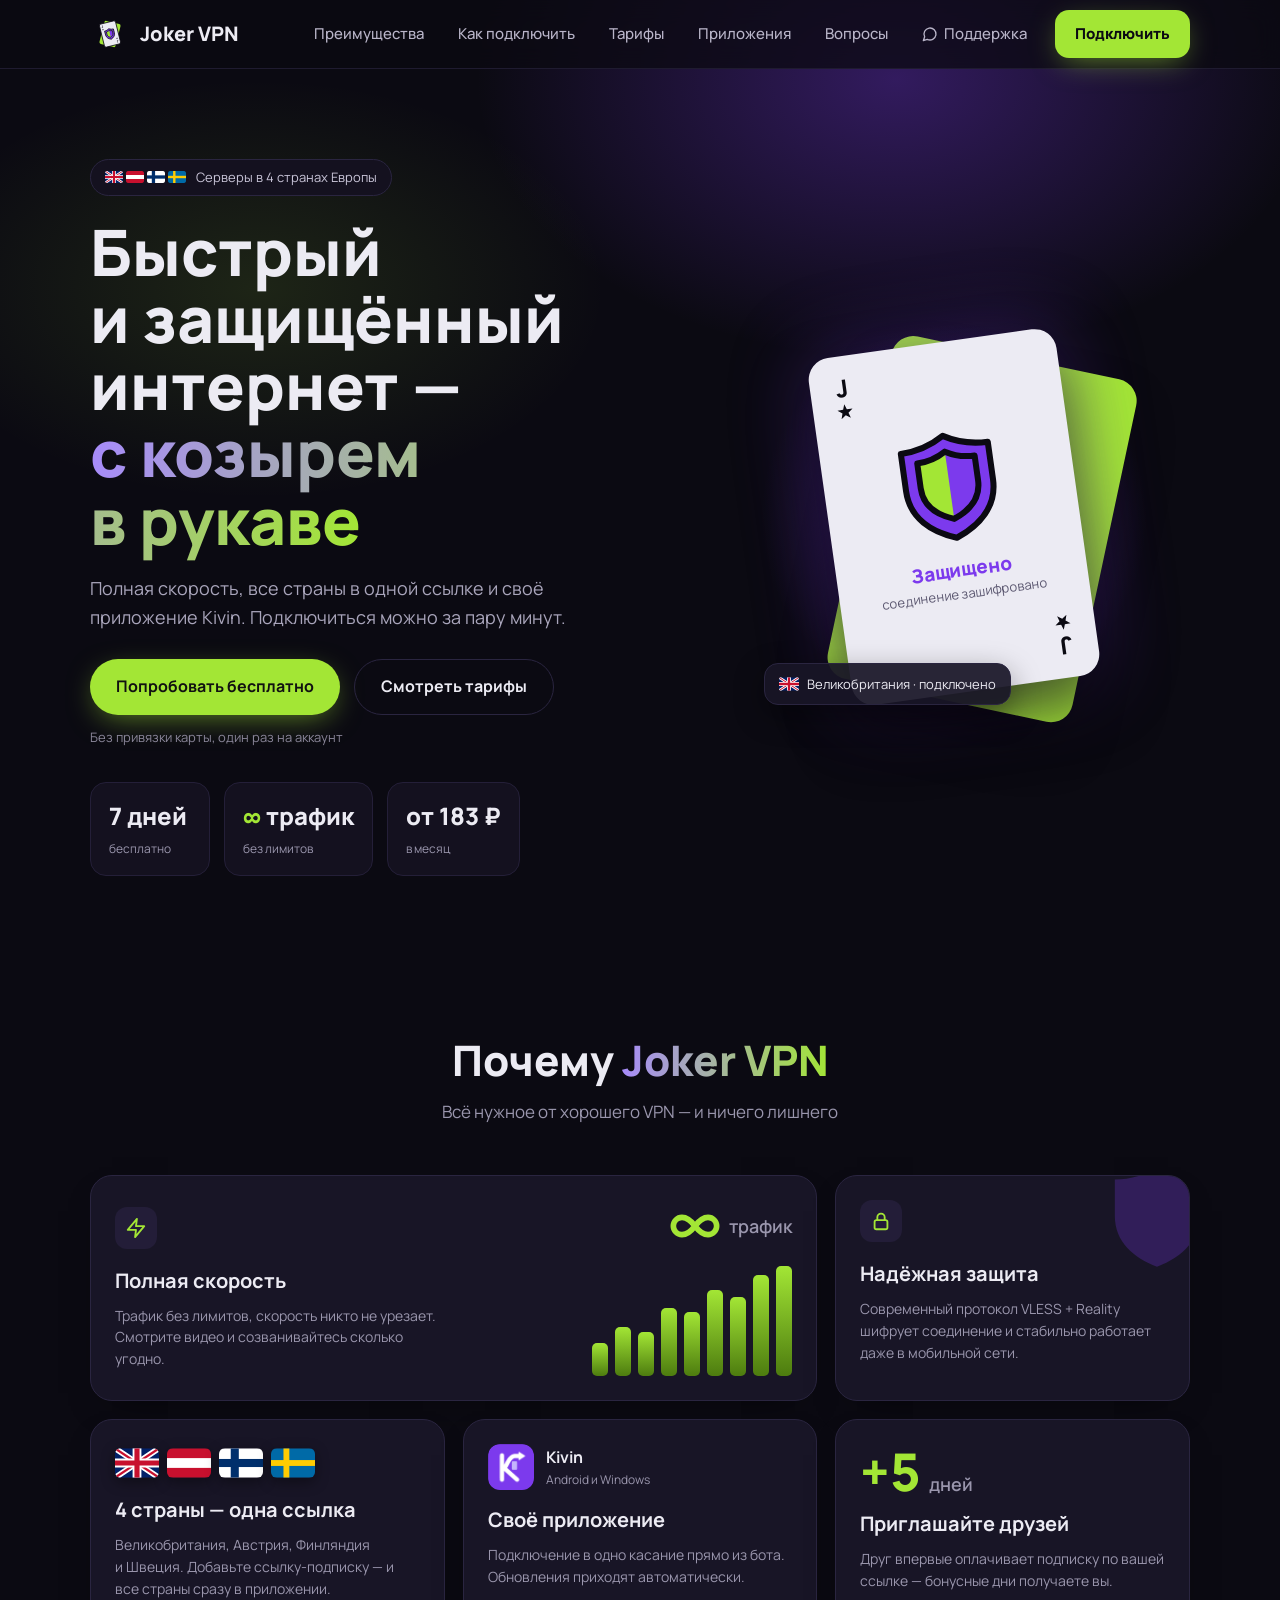
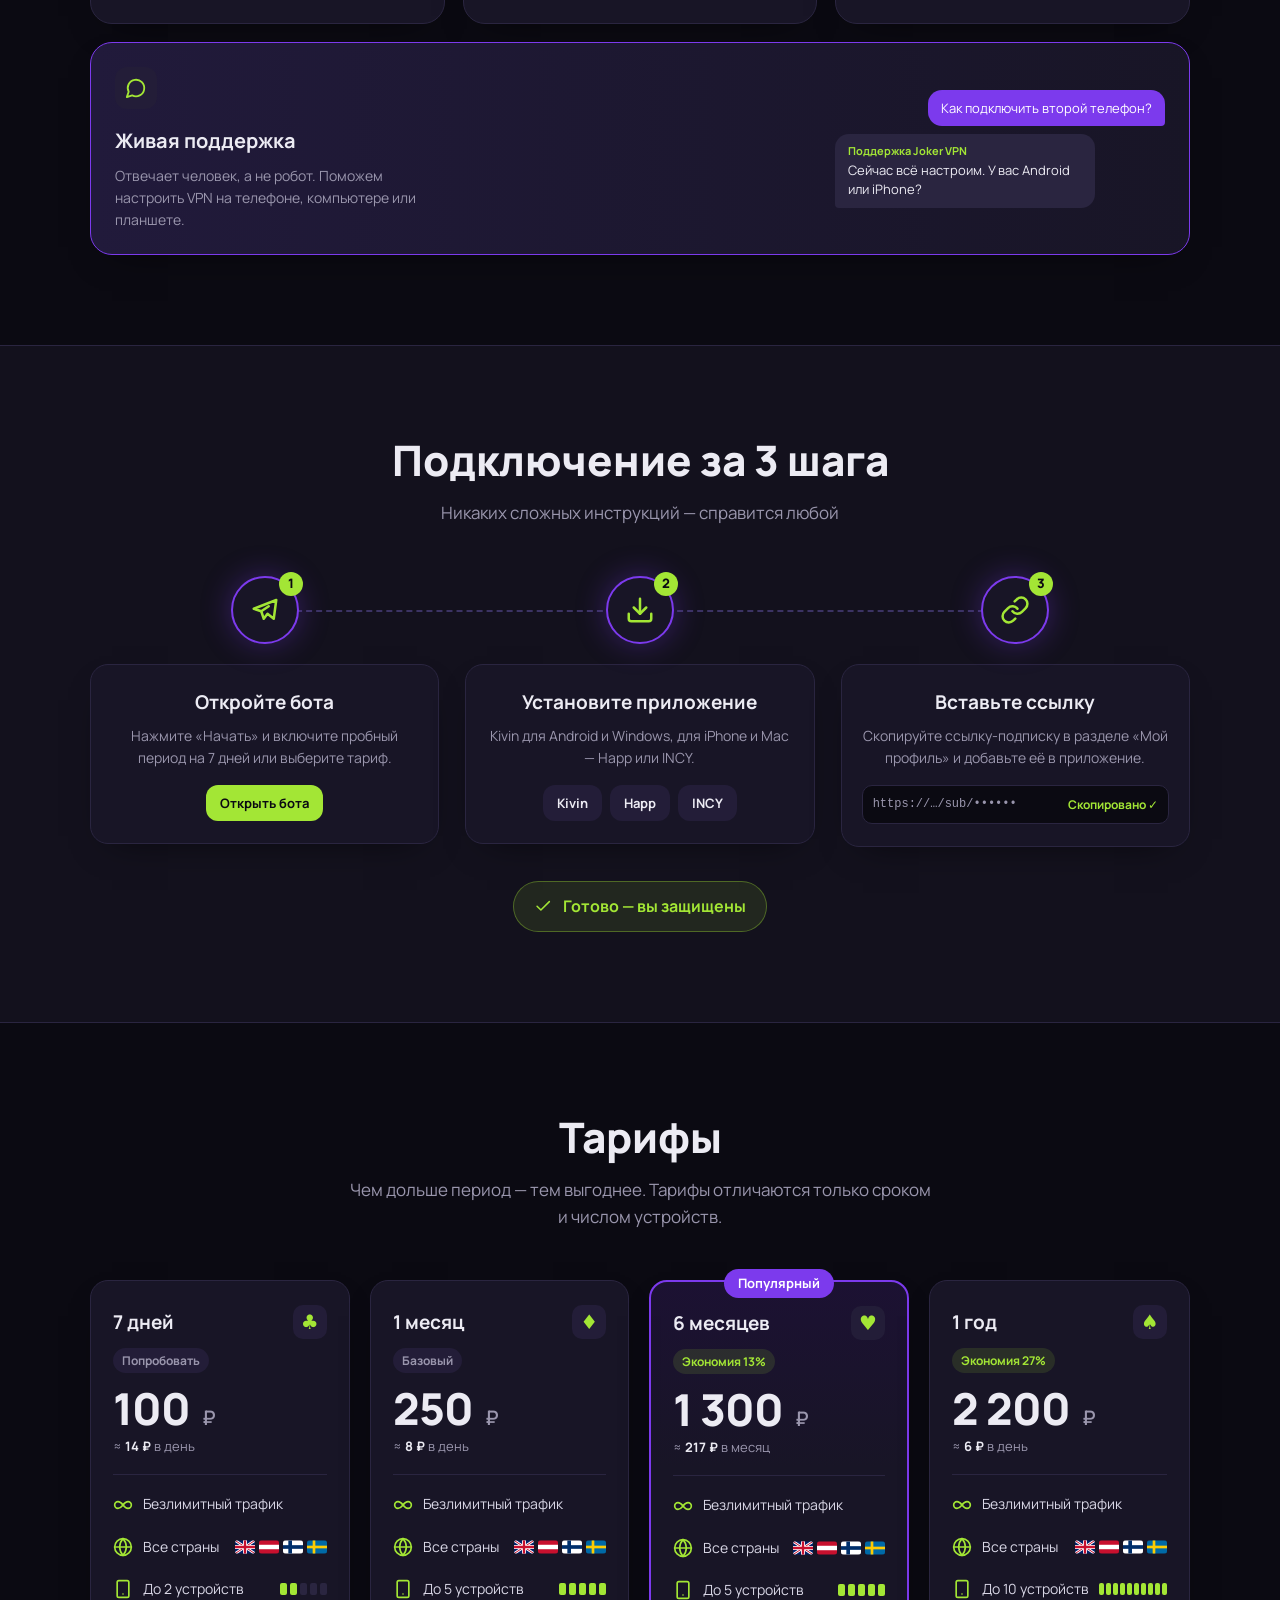
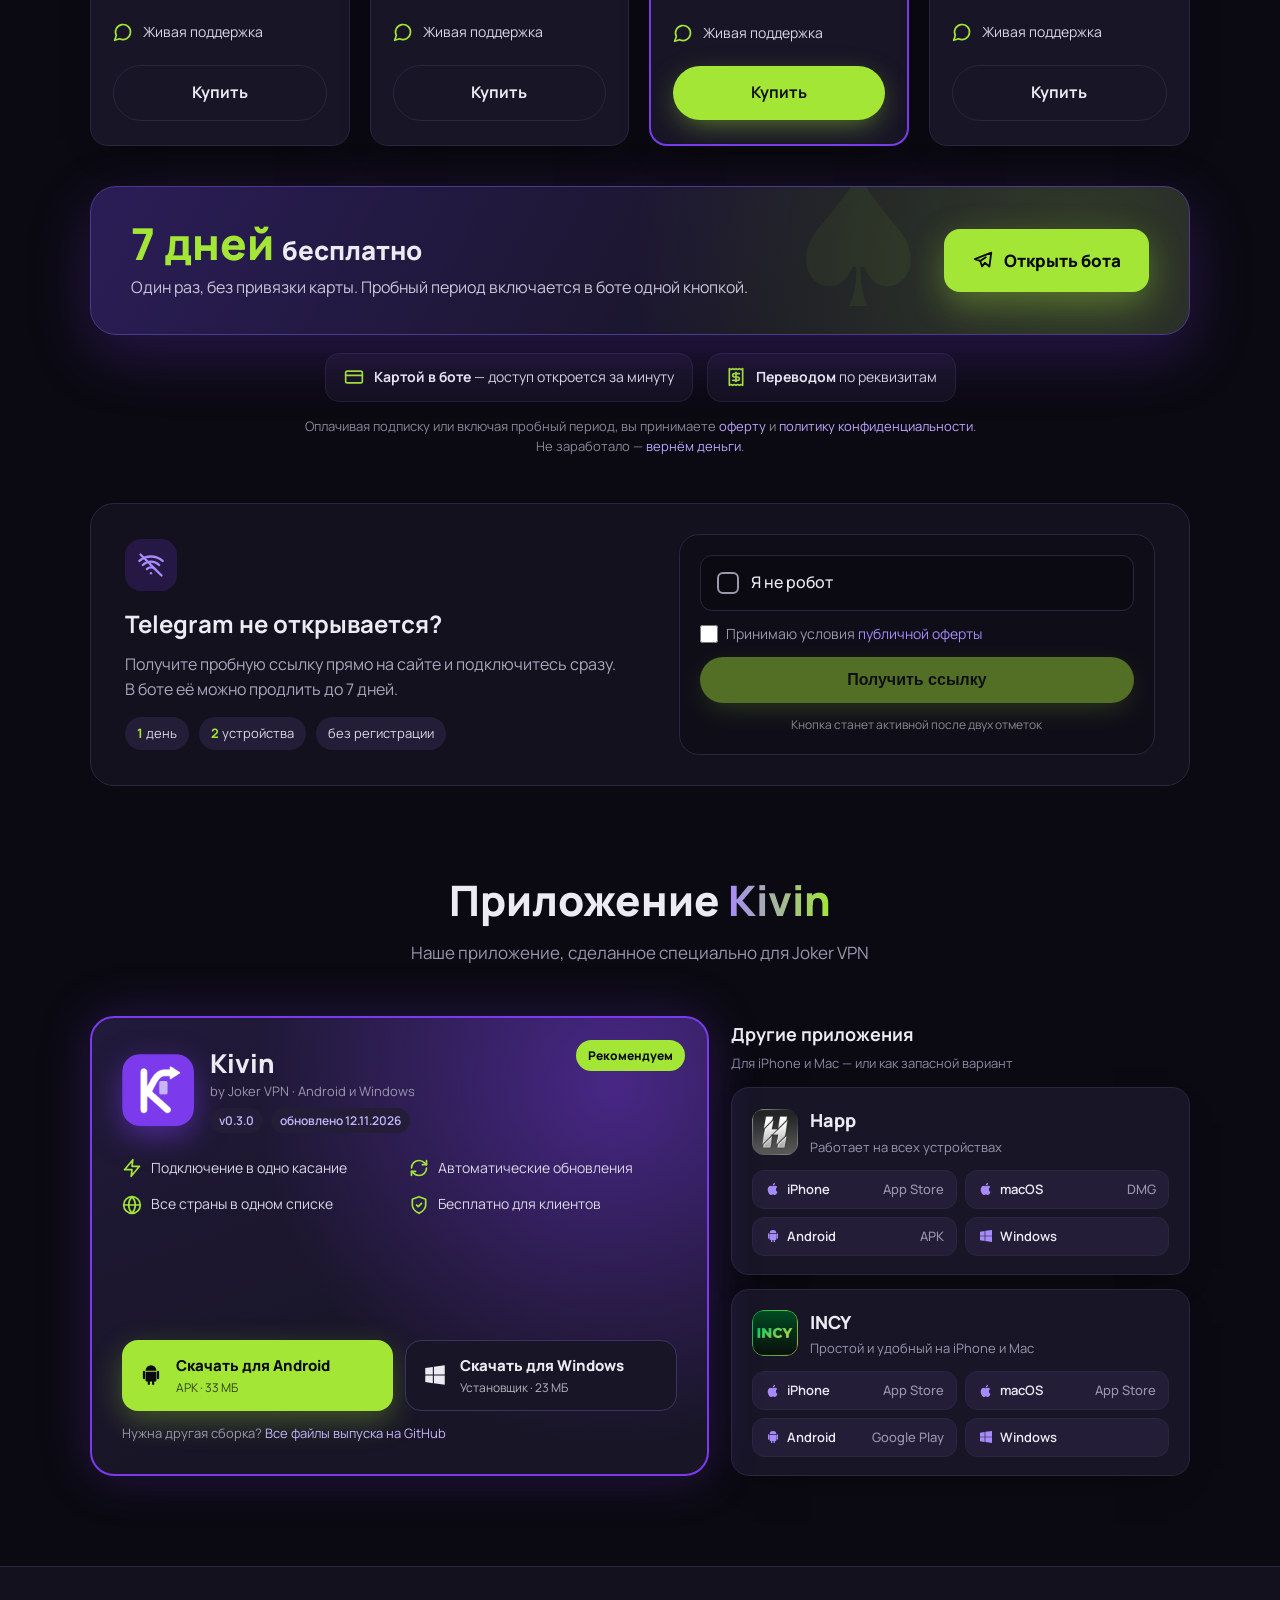
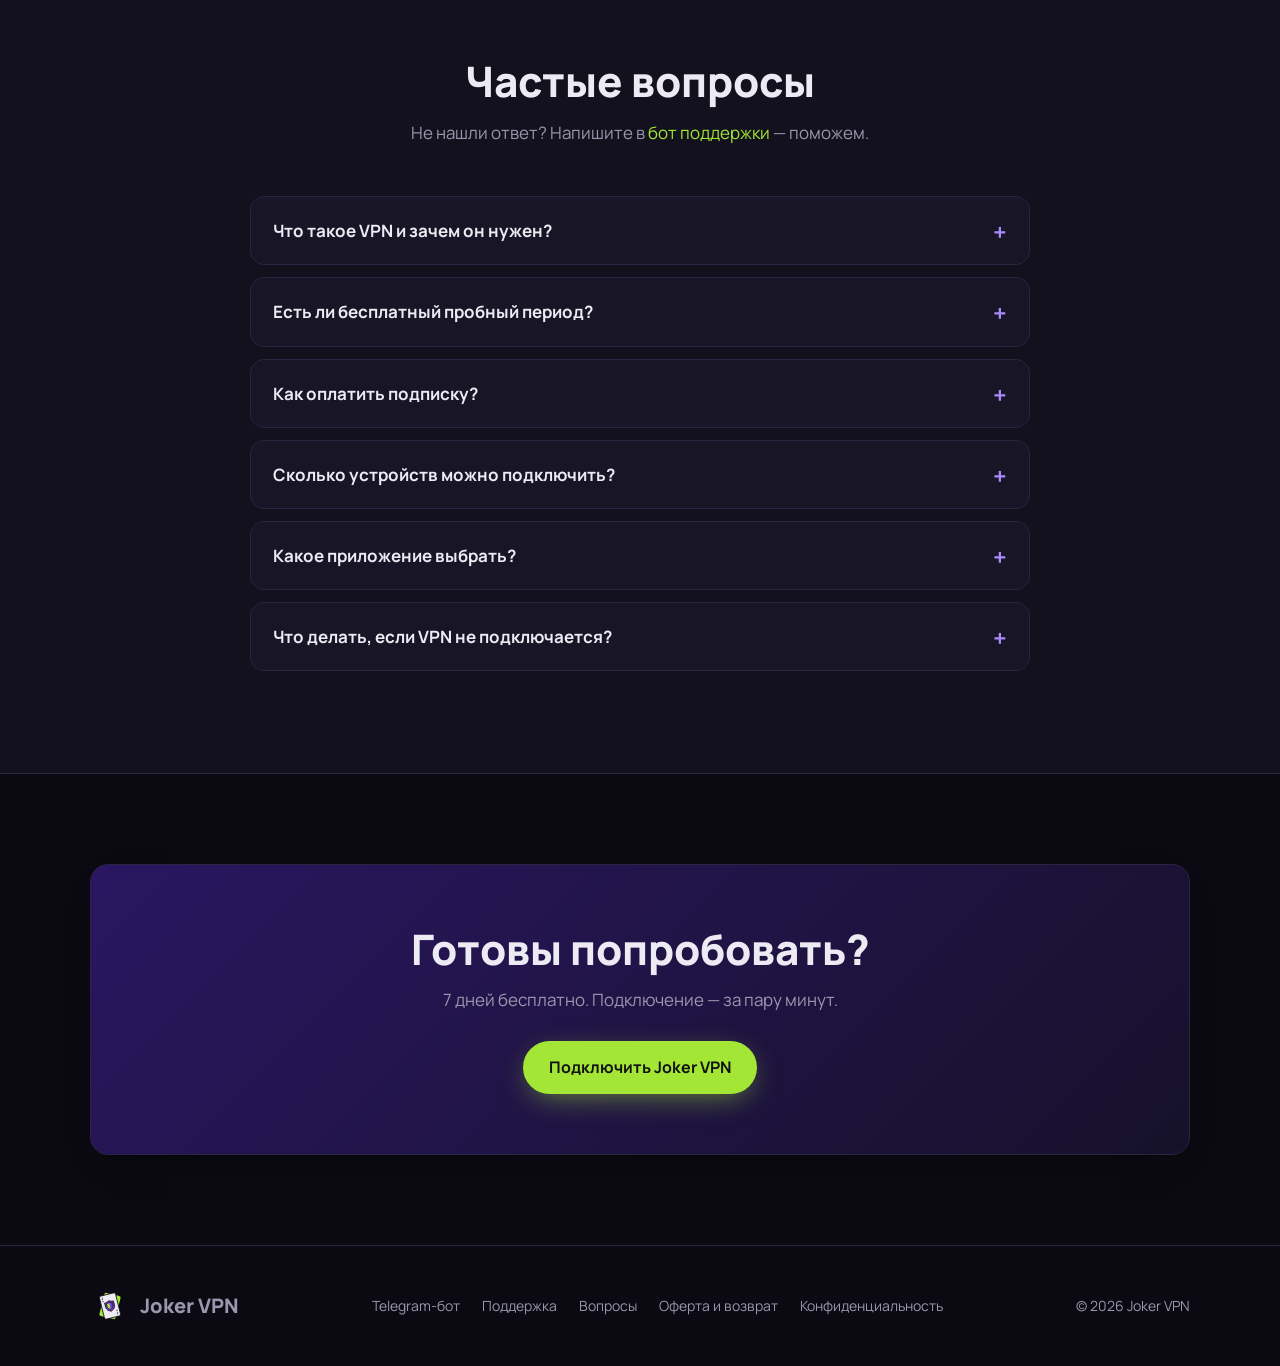
==== index.html @ e78a617e "Блок под тарифами по макету и щит в «Надёжной защите» без наложения на текст Баннер «7 дней бесплатн" ====
<!doctype html>
<html lang="ru">
<head>
<meta charset="utf-8">
<meta name="viewport" content="width=device-width, initial-scale=1">
<title>Joker VPN — быстрый и защищённый интернет</title>
<meta name="description" content="Joker VPN — быстрый VPN без урезания скорости: серверы в Великобритании, Австрии, Финляндии и Швеции, своё приложение Kivin, 7 дней бесплатно.">
<link rel="icon" type="image/svg+xml" href="favicon.svg">
<link rel="apple-touch-icon" href="apple-touch-icon.png">
<meta property="og:type" content="website">
<meta property="og:site_name" content="Joker VPN">
<meta property="og:title" content="Joker VPN — быстрый и защищённый интернет">
<meta property="og:description" content="Joker VPN — быстрый VPN без урезания скорости: серверы в Великобритании, Австрии, Финляндии и Швеции, своё приложение Kivin, 7 дней бесплатно.">
<meta property="og:url" content="https://joker-kvn.club/">
<meta property="og:image" content="https://joker-kvn.club/logo-512-transparent.png">
<meta property="og:image:width" content="512">
<meta property="og:image:height" content="512">
<meta property="og:locale" content="ru_RU">
<link rel="preconnect" href="https://fonts.googleapis.com">
<link href="https://fonts.googleapis.com/css2?family=Manrope:wght@400;500;700;800&display=swap" rel="stylesheet">
<style>
  :root{
    --bg:#0b0a12; --bg2:#13111d; --card:#181526; --line:#2a2540;
    --text:#ecebf3; --muted:#9a96ad;
    --violet:#7c3aed; --violet2:#a78bfa; --lime:#a3e635;
    --radius:18px; --radius-sm:14px;
    --shadow:0 14px 36px -22px rgba(0,0,0,.75);
  }
  *{box-sizing:border-box;margin:0;padding:0}
  html{scroll-behavior:smooth}
  body{font-family:Manrope,system-ui,-apple-system,Segoe UI,Roboto,sans-serif;background:var(--bg);color:var(--text);line-height:1.6;overflow-x:hidden}
  a{color:inherit;text-decoration:none}
  .wrap{max-width:1140px;margin:0 auto;padding:0 20px}
  .btn{display:inline-flex;align-items:center;justify-content:center;gap:8px;padding:14px 26px;border-radius:999px;font-weight:700;font-size:16px;cursor:pointer;border:0;transition:transform .15s,box-shadow .15s,background .15s}
  .btn:hover{transform:translateY(-2px)}
  .btn-main{background:var(--lime);color:#111;box-shadow:0 8px 30px -8px rgba(163,230,53,.6)}
  .btn-main:hover{box-shadow:0 12px 36px -8px rgba(163,230,53,.75)}
  .btn-ghost{background:transparent;color:var(--text);border:1px solid var(--line)}
  .btn-ghost:hover{border-color:var(--violet2);background:rgba(167,139,250,.08)}
  .accent{background:linear-gradient(90deg,var(--violet2),var(--lime));-webkit-background-clip:text;background-clip:text;color:transparent}
  section{padding:90px 0}
  h2{font-size:clamp(28px,4vw,42px);line-height:1.15;font-weight:800;text-align:center;margin-bottom:14px}
  .sub{color:var(--muted);text-align:center;max-width:620px;margin:0 auto 50px;font-size:17px}

  /* header */
  header{position:sticky;top:0;z-index:50;background:rgba(11,10,18,.75);-webkit-backdrop-filter:blur(12px);backdrop-filter:blur(12px);border-bottom:1px solid #1f1b30}
  .nav{display:flex;align-items:center;justify-content:space-between;height:68px}
  .logo{display:flex;align-items:center;gap:10px;font-weight:800;font-size:20px}
  .logo-mark{width:36px;height:36px;border-radius:10px;background:var(--violet);display:grid;place-items:center;color:var(--lime);font-size:20px}
  .menu{display:flex;gap:6px;align-items:center}
  .menu a{color:#b9b5c9;font-weight:500;font-size:15px;padding:9px 14px;border-radius:10px;transition:color .15s,background .15s}
  .menu a:hover{color:var(--text)}
  .menu a.on{color:var(--text);background:#1a1630}
  .menu a.on::after{content:"";display:block;height:2px;background:var(--lime);border-radius:2px;margin-top:4px}
  .menu-help{display:flex;align-items:center;gap:6px}
  .menu-help .i{width:16px;height:16px}
  .menu .btn{padding:12px 20px;font-size:15px;color:#0b0a12;font-weight:800;border-radius:14px;margin-left:8px}
  .burger{display:none;background:none;border:0;color:var(--text);font-size:28px;cursor:pointer}

  /* hero */
  .hero{padding:90px 0 70px;position:relative;overflow-x:clip}
  .hero::before{content:"";position:absolute;inset:-200px 0 auto;height:700px;background:radial-gradient(600px 400px at 70% 30%,rgba(124,58,237,.35),transparent 70%),radial-gradient(500px 300px at 20% 60%,rgba(163,230,53,.12),transparent 70%);z-index:-1}
  .hero-grid{display:grid;grid-template-columns:1.1fr .9fr;gap:50px;align-items:center}
  .badge{display:inline-flex;align-items:center;gap:8px;padding:6px 14px;border:1px solid var(--line);border-radius:999px;color:var(--muted);font-size:14px;margin-bottom:22px}
  .dot{width:8px;height:8px;border-radius:50%;background:var(--lime);box-shadow:0 0 10px var(--lime)}
  .hero h1{font-size:clamp(36px,6vw,64px);line-height:1.05;font-weight:800;margin-bottom:20px}
  .hero p{color:var(--muted);font-size:19px;max-width:520px;margin-bottom:32px}
  .hero-btns{display:flex;gap:14px;flex-wrap:wrap}
  .stats{display:flex;gap:36px;margin-top:44px;flex-wrap:wrap}
  .stats b{display:block;font-size:28px;font-weight:800}
  .stats span{color:var(--muted);font-size:14px}

  /* card visual */
  .visual{position:relative;height:420px}

  .playcard{position:absolute;left:50%;top:50%;width:230px;height:330px;border-radius:22px;display:flex;flex-direction:column;justify-content:space-between;padding:20px}
  .playcard.back{background:var(--lime);transform:translate(-50%,-50%) rotate(12deg);box-shadow:0 30px 60px -20px rgba(0,0,0,.55)}
  .playcard.front{background:#ecebf3;transform:translate(-50%,-50%) rotate(-8deg);box-shadow:0 30px 60px rgba(0,0,0,.55),0 0 80px rgba(124,58,237,.35);animation:float 6s ease-in-out infinite}
  .playcard .corner{font-weight:800;font-size:24px;color:#0b0a12;line-height:1;text-align:center;width:24px}
  .playcard .corner .star{display:block;width:16px;height:16px;margin:4px auto 0;fill:#0b0a12}
  .playcard .corner.bottom{align-self:flex-end;transform:rotate(180deg)}
  .playcard .center{text-align:center;flex:1;display:flex;flex-direction:column;align-items:center;justify-content:center;padding:4px 0 6px}
  .shield{width:100px;height:115px;margin:0 auto 14px}
  .playcard .status{font-size:13px;color:#5b5770;line-height:1.35}
  .playcard .status b{color:#7c3aed;display:block;font-size:19px;font-weight:800;margin-bottom:2px}
  @keyframes float{50%{transform:translate(-50%,calc(-50% - 12px)) rotate(-8deg)}}

  /* features */
  .grid3{display:grid;grid-template-columns:repeat(3,1fr);gap:20px}
  .feat{background:var(--card);border:1px solid var(--line);border-radius:var(--radius);padding:28px;box-shadow:var(--shadow);transition:border-color .2s,transform .2s}
  .feat:hover{border-color:var(--violet);transform:translateY(-4px)}
  .ico{width:48px;height:48px;border-radius:var(--radius-sm);background:rgba(124,58,237,.18);display:grid;place-items:center;color:var(--lime);margin-bottom:18px}
  .ico .i{width:24px;height:24px}
  .feat h3{font-size:19px;margin-bottom:8px}
  .feat p{color:var(--muted);font-size:15px}

  /* steps */
  .steps-bg{background:var(--bg2);border-top:1px solid var(--line);border-bottom:1px solid var(--line)}
  .step{position:relative;padding:28px;border-radius:var(--radius);background:var(--card);border:1px solid var(--line);box-shadow:var(--shadow)}
  .step .num{font-size:44px;font-weight:800;line-height:1;margin-bottom:14px}
  .step h3{font-size:19px;margin-bottom:6px}
  .step p{color:var(--muted);font-size:15px}

  /* pricing */
  .plans{display:grid;grid-template-columns:repeat(4,1fr);gap:20px;align-items:stretch}
  .plan{background:var(--card);border:1px solid var(--line);border-radius:var(--radius);box-shadow:var(--shadow);transition:border-color .2s;padding:32px 28px;display:flex;flex-direction:column;position:relative}
  .plan.hot{border:2px solid var(--violet);background:linear-gradient(180deg,rgba(124,58,237,.15),var(--card) 40%)}
  .plan .tag{position:absolute;top:-13px;left:50%;transform:translateX(-50%);background:var(--violet);color:#fff;font-size:13px;font-weight:700;padding:4px 14px;border-radius:999px;white-space:nowrap}
  .plan{padding:24px 22px}
  .plan h3{font-size:19px}
  .tp-head{display:flex;justify-content:space-between;align-items:center;gap:10px}
  .tp-suit{width:34px;height:34px;border-radius:10px;background:#231d38;display:grid;place-items:center;font-size:20px;color:var(--lime);flex:none}
  .tp-tag{height:22px;margin-top:8px}
  .tp-tag span{display:inline-block;font-size:12px;font-weight:700;padding:3px 9px;border-radius:999px}
  .tp-tag .save{background:rgba(163,230,53,.12);color:var(--lime)}
  .tp-tag .neutral{background:#231d38;color:var(--muted)}
  .price{font-size:44px;font-weight:800;margin-top:14px;letter-spacing:-1px;line-height:1.15;white-space:nowrap}
  .price small{font-size:20px;color:var(--muted);font-weight:600;margin-left:4px}
  .per{color:var(--muted);font-size:13px;margin-top:2px;min-height:20px}
  .per b{color:var(--text)}
  .tp-sep{height:1px;background:var(--line);margin:18px 0 8px}
  .tp-row{display:flex;align-items:center;gap:10px;font-size:14px;margin:10px 0;color:#d9d7e6;white-space:nowrap}
  .tp-row > .i{width:20px;height:20px;color:var(--lime);vertical-align:0}
  .tp-last{margin-bottom:22px}
  .tp-flags{display:flex;gap:4px;margin-left:auto}
  .tp-flags img{width:20px;height:14px;border-radius:3px;display:block}
  .tp-dev{display:flex;gap:3px;margin-left:auto}
  .tp-dev i{width:7px;height:12px;border-radius:2px;background:var(--lime);display:block}
  .tp-dev i.o{background:var(--line)}
  .tp-dev.many{gap:2px}
  .tp-dev.many i{width:5px}
  .plan .btn{width:100%;margin-top:auto}
  /* три шага */
  .steps{display:grid;grid-template-columns:repeat(3,minmax(0,1fr));gap:26px;position:relative}
  .steps-line{position:absolute;top:34px;left:16%;right:16%;border-top:2px dashed #3b3363}
  .st{position:relative;text-align:center;z-index:1;min-width:0}
  .st-circle{width:68px;height:68px;margin:0 auto;border-radius:50%;background:var(--card);border:2px solid var(--violet);display:grid;place-items:center;box-shadow:0 0 30px rgba(124,58,237,.35);position:relative}
  .st-circle .i{width:30px;height:30px;color:var(--lime);vertical-align:0}
  .st-num{position:absolute;top:-6px;right:-6px;background:var(--lime);color:#0b0a12;font-weight:800;font-size:13px;width:24px;height:24px;border-radius:50%;display:grid;place-items:center}
  .st-card{margin-top:20px;min-width:0;background:var(--card);border:1px solid var(--line);border-radius:var(--radius);box-shadow:var(--shadow);padding:22px 20px;min-height:180px}
  .st-card h3{font-size:19px;margin-bottom:8px}
  .st-card p{color:var(--muted);font-size:14px;line-height:1.55}
  .st-chips{display:flex;gap:8px;justify-content:center;margin-top:16px;flex-wrap:wrap}
  .st-chip{padding:8px 14px;border-radius:12px;background:#231d38;font-size:13px;font-weight:700;transition:background .15s}
  .st-chip:hover{background:#2e2650}
  .st-chip.main{background:var(--lime);color:#0b0a12}
  .st-chip.main:hover{background:#b5f04f}
  .st-link{margin-top:16px;font-family:Consolas,Menlo,monospace;font-size:12px;background:var(--bg);border:1px solid var(--line);border-radius:10px;padding:9px 10px;color:var(--muted);display:flex;justify-content:space-between;gap:8px;white-space:nowrap;overflow:hidden}
  .st-link span{overflow:hidden;text-overflow:ellipsis}
  .st-link b{color:var(--lime);font-family:Manrope,system-ui,sans-serif;font-size:12px}
  .st-done{margin:34px auto 0;width:fit-content;display:flex;align-items:center;gap:10px;padding:12px 20px;border-radius:999px;background:rgba(163,230,53,.1);border:1px solid rgba(163,230,53,.35);color:var(--lime);font-weight:700}
  .st-done .i{vertical-align:0}
  .trial{text-align:center;margin:30px auto 0;max-width:680px;color:var(--muted);overflow-wrap:anywhere}
  .trial a{color:var(--lime);font-weight:700}
  .trial .btn-main{color:#111}

  /* devices */
  .devices{display:flex;flex-wrap:wrap;justify-content:center;gap:14px}
  .device{display:flex;align-items:center;gap:10px;padding:14px 22px;background:var(--card);border:1px solid var(--line);border-radius:var(--radius-sm);font-weight:700}
  .device .i{width:22px;height:22px;color:var(--violet2)}

  /* faq */
  .faq{max-width:780px;margin:0 auto}
  details{background:var(--card);border:1px solid var(--line);border-radius:var(--radius-sm);margin-bottom:12px;padding:0 22px}
  summary{cursor:pointer;list-style:none;padding:20px 30px 20px 0;font-weight:700;font-size:17px;position:relative}
  summary::-webkit-details-marker{display:none}
  summary::after{content:"+";position:absolute;right:0;top:16px;font-size:24px;color:var(--violet2);transition:transform .2s}
  details[open] summary::after{transform:rotate(45deg)}
  details p{color:var(--muted);padding-bottom:20px}

  /* cta */
  .cta{text-align:center;background:linear-gradient(135deg,#2a1661,#16112a);border:1px solid var(--line);border-radius:var(--radius);box-shadow:var(--shadow);padding:60px 24px}
  .cta h2{margin-bottom:12px}
  .cta p{color:var(--muted);margin-bottom:28px;font-size:17px}

  /* footer */
  footer{border-top:1px solid var(--line);padding:40px 0;color:var(--muted);font-size:14px}
  .foot{display:flex;justify-content:space-between;align-items:center;gap:20px;flex-wrap:wrap}
  .foot-links{display:flex;gap:22px;flex-wrap:wrap}
  .foot-links a:hover{color:var(--text)}

  /* пробная ссылка на сайте */
  /* баннер «7 дней» и оплата */
  .cta7{position:relative;overflow:hidden;display:flex;align-items:center;justify-content:space-between;gap:30px;margin-top:40px;padding:34px 40px;border-radius:26px;background:radial-gradient(circle at 90% 50%,rgba(163,230,53,.18),transparent 45%),linear-gradient(120deg,#2a1d57,var(--card) 65%);border:1px solid #4c3a8a;box-shadow:0 20px 60px rgba(124,58,237,.25)}
  .cta7-suit{position:absolute;right:250px;top:-40px;font-size:180px;line-height:1;color:rgba(163,230,53,.06);font-weight:800;pointer-events:none}
  .cta7-text{position:relative}
  .cta7-k{font-size:44px;font-weight:800;color:var(--lime);line-height:1}
  .cta7-k small{color:var(--text);font-size:26px;margin-left:8px}
  .cta7 p{margin:10px 0 0;color:#c9c5d8;font-size:16px}
  .cta7-go{position:relative;display:flex;align-items:center;gap:10px;background:var(--lime);color:#0b0a12;font-weight:800;font-size:17px;padding:18px 28px;border-radius:16px;box-shadow:0 12px 34px rgba(163,230,53,.35);white-space:nowrap;transition:transform .15s,box-shadow .15s}
  .cta7-go:hover{transform:translateY(-2px);box-shadow:0 14px 40px rgba(163,230,53,.45)}
  .cta7-go .i{width:22px;height:22px;vertical-align:0}
  .paychips{display:flex;justify-content:center;flex-wrap:wrap;gap:14px;margin-top:18px}
  .paychip{display:flex;align-items:center;gap:10px;padding:12px 18px;border-radius:14px;background:#14111f;border:1px solid #241f38;font-size:14px;color:#d9d7e6}
  .paychip .i{width:20px;height:20px;color:var(--lime);vertical-align:0}
  .paychip b{color:var(--text)}
  body.yookassa .paychip.pay-yk{display:flex}
  .wt-check{text-align:left}
  .legal{text-align:center;color:#8a8699;font-size:13px;margin:14px auto 0;max-width:720px}
  .legal a{color:#b9a6ff}
  /* пробная ссылка на сайте */
  .webtrial{margin-top:46px;display:grid;grid-template-columns:1.1fr 1fr;gap:30px;align-items:center;padding:30px 34px;border-radius:24px;background:#14111f;border:1px solid var(--line)}
  .wt-ic{width:52px;height:52px;border-radius:16px;background:rgba(124,58,237,.18);display:grid;place-items:center;margin-bottom:14px;color:var(--violet2)}
  .wt-ic .i{width:28px;height:28px;vertical-align:0}
  .wt-info h3{font-size:24px;margin-bottom:8px}
  .wt-info p{color:#a9a5bb;line-height:1.55}
  .wt-facts{display:flex;flex-wrap:wrap;gap:10px;margin-top:16px}
  .wt-facts span{padding:6px 12px;border-radius:999px;background:#231d38;font-size:13px;color:#d9d7e6}
  .wt-facts b{color:var(--lime)}
  .wt-panel{background:#0f0d18;border:1px solid var(--line);border-radius:20px;padding:20px;text-align:center}
  [hidden]{display:none!important}
  .webtrial form{display:flex;flex-direction:column;gap:12px}
  .wt-hint{text-align:center;font-size:12px;color:#8a8699}
  @media (max-width:900px){
    .cta7{flex-direction:column;align-items:flex-start;padding:28px 24px}
    .cta7-suit{right:-20px}
    .webtrial{grid-template-columns:1fr;padding:24px 20px}
  }
  @media (max-width:480px){
    .cta7-k{font-size:36px}
    .cta7-k small{font-size:21px}
    .cta7-go{width:100%;justify-content:center}
    .paychip{width:100%}
  }
  .wt-robot{display:flex;align-items:center;gap:12px;width:100%;padding:14px 16px;border:1px solid var(--line);border-radius:12px;background:var(--bg);color:var(--text);font:inherit;font-weight:500;cursor:pointer;text-align:left}
  .wt-robot:hover{border-color:var(--violet2)}
  .wt-robot[disabled]{cursor:default}
  .wt-box{width:22px;height:22px;flex:none;border:2px solid var(--muted);border-radius:6px;display:grid;place-items:center}
  .wt-robot.busy .wt-box{border-color:var(--violet2);border-top-color:transparent;border-radius:50%;animation:wtspin .8s linear infinite}
  .wt-robot.done .wt-box{background:var(--lime);border-color:var(--lime)}
  .wt-robot.done .wt-box::after{content:"✓";color:#111;font-weight:800;font-size:14px}
  @keyframes wtspin{to{transform:rotate(360deg)}}
  .wt-check{display:flex;gap:8px;align-items:center;font-size:14px;color:var(--muted);cursor:pointer}
  .wt-check input{width:18px;height:18px;accent-color:var(--lime)}
  .wt-check a{color:var(--violet2)}
  .webtrial .btn[disabled]{opacity:.45;cursor:not-allowed;transform:none}
  .wt-error{color:#fca5a5;font-size:14px}
  .wt-label{font-weight:700;margin-bottom:8px}
  .wt-link{display:flex;gap:8px;margin-bottom:16px}
  .wt-link input{flex:1;min-width:0;background:var(--bg);border:1px solid var(--line);border-radius:12px;color:var(--text);padding:10px 12px;font:inherit;font-size:13px}
  .wt-link .btn{padding:10px 16px;font-size:14px}
  .wt-qr{background:#fff;border-radius:14px;padding:10px;width:200px;height:200px;margin:0 auto 16px;display:grid;place-items:center}
  .wt-qr svg{width:100%;height:100%}
  .wt-apps{display:flex;flex-wrap:wrap;gap:8px;justify-content:center;margin-bottom:10px}
  .wt-apps .btn{padding:9px 16px;font-size:14px}
  .wt-small{color:var(--muted);font-size:13px;margin:6px 0}
  .wt-bot{margin-top:12px;width:100%;max-width:340px}

  /* иконки и флаги */
  .i{width:1.15em;height:1.15em;flex:none;fill:none;stroke:currentColor;stroke-width:2;stroke-linecap:round;stroke-linejoin:round;vertical-align:-.2em}
  .badge .i{color:var(--lime)}
  .btn .i{width:18px;height:18px}
  .trial .i{color:var(--lime)}
  .burger .i{width:28px;height:28px;vertical-align:middle}
  .flag{white-space:nowrap}
  .flag img{width:18px;height:12px;border-radius:2px;vertical-align:-1px;margin-right:5px}
  .plan:hover{border-color:var(--violet2)}
  .plan.hot:hover{border-color:var(--violet)}

  /* блок приложений */
  .ib{width:1em;height:1em;flex:none;fill:currentColor}
  .ka-grid{display:grid;grid-template-columns:1.35fr 1fr;gap:22px;align-items:stretch}
  .ka-main{display:flex;flex-direction:column;position:relative;overflow:hidden;border-radius:24px;padding:30px;border:2px solid var(--violet);background:radial-gradient(circle at 85% 15%,rgba(124,58,237,.45),transparent 55%),linear-gradient(160deg,#211a3b,var(--card) 70%);box-shadow:0 0 50px rgba(124,58,237,.25)}
  .ka-rec{position:absolute;top:22px;right:22px;background:var(--lime);color:#0b0a12;font-weight:800;font-size:12px;padding:6px 12px;border-radius:999px}
  .ka-top{display:flex;gap:16px;align-items:center;padding-right:110px}
  .ka-top img{width:72px;height:72px;border-radius:18px;box-shadow:0 10px 30px rgba(124,58,237,.5);flex:none}
  .ka-name{font-size:26px;font-weight:800;line-height:1.2}
  .ka-by{color:var(--muted);font-size:13px;margin-top:2px}
  .ka-ver{display:flex;flex-wrap:wrap;gap:8px;margin-top:6px;font-size:12px}
  .ka-ver b{background:#231d38;color:#c4b5fd;padding:3px 9px;border-radius:999px;font-weight:600}
  .ka-list{list-style:none;margin:24px 0;display:grid;grid-template-columns:1fr 1fr;gap:14px 18px}
  .ka-list li{display:flex;gap:9px;align-items:center;font-size:14px;color:#d9d7e6;white-space:nowrap}
  .ka-list .i{width:20px;height:20px;color:var(--lime);vertical-align:0}
  .ka-btns{display:flex;gap:12px;margin-top:auto}
  .ka-btn{flex:1;display:flex;align-items:center;gap:12px;padding:13px 16px;border-radius:16px;transition:transform .15s,box-shadow .15s,border-color .15s}
  .ka-btn:hover{transform:translateY(-2px)}
  .ka-btn .ib{width:26px;height:26px}
  .ka-btn b{display:block;font-weight:800;font-size:15px}
  .ka-btn small{display:block;font-size:12px;opacity:.75}
  .ka-btn.main{background:var(--lime);color:#0b0a12;box-shadow:0 10px 30px rgba(163,230,53,.3)}
  .ka-btn.ghost{border:1px solid #3b3363;color:var(--text);background:var(--card)}
  .ka-btn.ghost:hover{border-color:var(--violet2)}
  .ka-all{margin-top:12px;font-size:13px;color:var(--muted)}
  .ka-all a{color:#c4b5fd}
  .ka-side{display:flex;flex-direction:column}
  .ka-side h3{font-size:18px;margin:4px 0 4px}
  .ka-hint{color:#8d88a3;font-size:13px;margin-bottom:14px}
  .ka-app{flex:1;display:flex;flex-direction:column;justify-content:center;background:var(--card);border:1px solid var(--line);border-radius:var(--radius);box-shadow:var(--shadow);padding:18px 20px;margin-bottom:14px}
  .ka-app:last-child{margin-bottom:0}
  .ka-ah{display:flex;gap:12px;align-items:center;margin-bottom:12px}
  .ka-ah img{width:46px;height:46px;border-radius:12px;flex:none}
  .ka-n{font-weight:800;font-size:18px}
  .ka-d{color:var(--muted);font-size:13px;margin-top:2px}
  .ka-chips{display:grid;grid-template-columns:1fr 1fr;gap:8px}
  .ka-chip{display:flex;align-items:center;gap:6px;padding:8px 12px;white-space:nowrap;min-width:0;border-radius:12px;background:#231d38;font-size:13px;font-weight:600;color:var(--text);border:1px solid var(--line);transition:border-color .15s}
  .ka-chip:hover{border-color:var(--violet)}
  .ka-chip .ib{width:16px;height:16px;color:var(--violet2)}
  .ka-chip i{font-style:normal;color:var(--muted);margin-left:auto;padding-left:6px;font-weight:500}
  @media (max-width:900px){.ka-grid{grid-template-columns:1fr;max-width:620px;margin:0 auto}}
  @media (max-width:480px){.ka-main{padding:22px 18px}.ka-top{padding-right:0;padding-top:30px}.ka-rec{top:16px;right:16px}.ka-list{grid-template-columns:1fr}.ka-btns{flex-direction:column}.ka-chip{padding:8px 10px;font-size:13px;flex-wrap:wrap;align-content:center;row-gap:1px;min-height:50px}.ka-chip i{flex-basis:100%;margin-left:22px;padding-left:0;font-size:11px;line-height:1.2}}

  /* «Почему Joker VPN» — бенто */
  .bento{display:grid;grid-template-columns:repeat(3,1fr);gap:18px}
  .bc{display:block;background:var(--card);border:1px solid var(--line);border-radius:22px;padding:24px;position:relative;overflow:hidden;box-shadow:var(--shadow);transition:border-color .2s,transform .2s}
  .bc:hover{border-color:var(--violet2);transform:translateY(-3px)}
  .bc h3{font-size:20px;margin-bottom:8px;position:relative}
  .bc p{color:var(--muted);font-size:14px;line-height:1.55;max-width:330px;position:relative}
  .bw2{grid-column:span 2}.bw3{grid-column:span 3}
  .b-ic{width:42px;height:42px;border-radius:12px;background:#231d38;display:grid;place-items:center;margin-bottom:16px;color:var(--lime)}
  .b-ic .i{width:22px;height:22px;vertical-align:0}
  .b-speed{display:flex;align-items:center;justify-content:space-between;gap:20px}
  .b-speed-art{text-align:right;flex:none}
  .b-big{font-size:52px;font-weight:800;line-height:1;color:var(--lime);display:flex;align-items:baseline;gap:8px}
  .b-speed-art .b-big{justify-content:flex-end;align-items:center}
  .b-big .i{width:52px;height:52px;stroke-width:2.6;vertical-align:0}
  .b-big small{font-size:18px;color:var(--muted);font-weight:600}
  .b-bars{display:flex;align-items:flex-end;gap:7px;height:110px;margin-top:14px}
  .b-bars i{width:16px;border-radius:5px;background:linear-gradient(180deg,var(--lime),#4d7c0f);display:block}
  .b-shield{position:absolute;right:-16px;top:-14px;width:96px;pointer-events:none;z-index:0}
  .b-prot > :not(.b-shield){position:relative;z-index:1}
  @media (max-width:360px),(min-width:601px) and (max-width:760px),(min-width:901px) and (max-width:1080px){.b-shield{width:70px;right:-18px;top:-18px}}
  .b-flags{display:flex;gap:8px;margin:4px 0 16px}
  .b-flags img{width:44px;height:30px;border-radius:6px;box-shadow:0 4px 14px rgba(0,0,0,.4)}
  .b-kv{display:flex;gap:12px;align-items:center;margin-bottom:14px}
  .b-kv img{width:46px;height:46px;border-radius:12px}
  .b-kv b{display:block}
  .b-kv span{display:block;color:var(--muted);font-size:12px}
  .b-ref{margin:2px 0 10px}
  .b-sup{display:flex;align-items:center;justify-content:space-between;gap:30px;border-color:var(--violet);background:linear-gradient(90deg,#211a3b,var(--card))}
  .b-sup:hover{border-color:var(--violet2)}
  .b-chat{display:flex;flex-direction:column;gap:8px;min-width:330px}
  .b-m{padding:9px 13px;border-radius:14px;font-size:13px;max-width:260px;line-height:1.45}
  .b-m.u{align-self:flex-end;background:var(--violet);color:#fff;border-bottom-right-radius:4px}
  .b-m.a{background:var(--line);color:var(--text);border-bottom-left-radius:4px}
  .b-m.a b{color:var(--lime);font-size:11px;display:block;margin-bottom:2px}
  @media (max-width:900px){
    .bento{grid-template-columns:1fr 1fr}
    .bw3{grid-column:span 2}
    .b-sup{flex-direction:column;align-items:stretch}
    .b-chat{min-width:0}
  }
  @media (max-width:600px){
    .bento{grid-template-columns:1fr}
    .bw2,.bw3{grid-column:auto}
    .b-speed{flex-direction:column;align-items:stretch}
    .b-speed-art{text-align:left}
    .b-speed-art .b-big{justify-content:flex-start}
    .b-bars{height:80px}
  }

  /* первый экран — по макету */
  .badge{gap:10px;padding:7px 14px;font-size:13px;color:#c9c5d8;background:#14111f}
  .badge .fl{display:flex;gap:3px}
  .badge .fl img{width:18px;height:12px;border-radius:2px;display:block}
  .hero p{font-size:18px;color:#a9a5bb;line-height:1.6;max-width:540px;margin-bottom:0}
  .hero-btns{margin-top:28px}
  .hero p.hero-note{font-size:13px;color:#8a8699;margin-top:12px}
  .stats{gap:14px;margin-top:34px}
  .stat{background:#14111f;border:1px solid #241f38;border-radius:16px;padding:14px 18px;min-width:120px}
  .stats .stat b{font-size:24px}
  .stats .stat span{font-size:12px;color:#9a96ad}
  .stat em{font-style:normal;color:var(--lime)}
  .visual::before{content:"";position:absolute;left:50%;top:50%;width:420px;height:420px;transform:translate(-50%,-50%);background:radial-gradient(circle,rgba(124,58,237,.35),transparent 65%);pointer-events:none}
  .playcard{width:250px;height:350px}
  .playcard.back{transform:translate(-50%,-50%) rotate(12deg) translate(30px,6px)}
  .hero-chip{position:absolute;left:calc(50% - 190px);bottom:22px;display:flex;align-items:center;gap:8px;background:rgba(24,21,38,.92);border:1px solid #2a2540;border-radius:14px;padding:10px 14px;font-size:13px;color:var(--text);box-shadow:0 10px 30px rgba(0,0,0,.4);white-space:nowrap;z-index:2}
  .hero-chip img{width:20px;height:14px;border-radius:2px;display:block}
  @media (max-width:1060px){
    .burger{display:block}
    .menu{position:absolute;top:68px;left:0;right:0;flex-direction:column;gap:4px;background:var(--bg2);border-bottom:1px solid var(--line);display:none;padding:10px 20px 20px}
    .menu.open{display:flex}
    .menu a{width:100%;text-align:center;justify-content:center}
    .menu .btn{margin:8px 0 0}
  }
  @media (max-width:900px){
    .playcard{width:190px;height:272px}
    .hero-chip{left:calc(50% - 150px);bottom:6px;font-size:12px;padding:8px 12px}
    .visual::before{width:320px;height:320px}
  }
  @media (max-width:480px){
    .stats{gap:8px}
    .stat{flex:1;min-width:0;padding:12px}
    .stats .stat b{font-size:17px;white-space:nowrap}
    .hero-chip{left:50%;transform:translateX(-50%);bottom:0}
  }
  @media (max-width:360px){
    .stat{padding:10px 8px}
    .stats .stat b{font-size:15px}
    .stats .stat span{font-size:11px}
  }

  /* reveal */
  .reveal{opacity:0;transform:translateY(24px);transition:opacity .6s,transform .6s}
  .reveal.on{opacity:1;transform:none}

  @media (max-width:900px){
    .hero-grid{grid-template-columns:1fr}
    .visual{height:340px;max-width:420px;margin:0 auto;width:100%}
    .playcard{width:190px;height:272px;padding:16px}
    .shield{width:84px;height:97px;margin-bottom:10px}
    .playcard .status{font-size:12px;white-space:nowrap}
    .playcard .status b{font-size:17px}
    .grid3,.plans{grid-template-columns:1fr}
    .plans{max-width:440px;margin:0 auto}
    .burger{display:block}
    .menu{position:absolute;top:68px;left:0;right:0;flex-direction:column;gap:0;background:var(--bg2);border-bottom:1px solid var(--line);display:none;padding:10px 20px 20px}
    .menu.open{display:flex}
    .menu a{padding:12px 0;width:100%;text-align:center}
    .menu .btn{margin-top:8px}
    section{padding:70px 0}
  }
  @media (max-width:1100px){.plans{grid-template-columns:repeat(2,1fr);max-width:720px;margin:0 auto}}
  @media (max-width:900px){.steps{grid-template-columns:minmax(0,1fr);max-width:440px;margin:0 auto;gap:30px}.steps-line{top:34px;bottom:34px;left:50%;right:auto;border-top:0;border-left:2px dashed #3b3363}.st-card{min-height:0}}
  @media (max-width:600px){.plans{grid-template-columns:1fr;max-width:440px}}
  @media (max-width:480px){
    .wrap{padding:0 16px}
    .stats{gap:24px}
    .hero-btns .btn{width:100%}
  }
  @media (prefers-reduced-motion:reduce){*{animation:none!important;transition:none!important}.reveal{opacity:1;transform:none}}
/* Оплата через ЮKassa: включить — добавить class="yookassa" к тегу body */ .pay-yk{display:none} body.yookassa .pay-yk{display:revert} body.yookassa .pay-manual{display:none}
  .logo-img{width:40px;height:40px;flex:none;display:block}
</style>
</head>
<body class="yookassa">
<!-- Набор линейных иконок (стиль Lucide: обводка 2 px). Использование: <svg class="i"><use href="#i-имя"/></svg> -->
<svg width="0" height="0" style="position:absolute" aria-hidden="true">
  <symbol id="i-zap" viewBox="0 0 24 24"><path d="M13 2 3 14h9l-1 8 10-12h-9l1-8z"/></symbol>
  <symbol id="i-shield" viewBox="0 0 24 24"><path d="M12 22s8-4 8-10V5l-8-3-8 3v7c0 6 8 10 8 10z"/><path d="m9 12 2 2 4-4"/></symbol>
  <symbol id="i-globe" viewBox="0 0 24 24"><circle cx="12" cy="12" r="10"/><path d="M2 12h20"/><path d="M12 2a15.3 15.3 0 0 1 4 10 15.3 15.3 0 0 1-4 10 15.3 15.3 0 0 1-4-10 15.3 15.3 0 0 1 4-10z"/></symbol>
  <symbol id="i-phone" viewBox="0 0 24 24"><rect x="5" y="2" width="14" height="20" rx="2"/><path d="M12 18h.01"/></symbol>
  <symbol id="i-users" viewBox="0 0 24 24"><path d="M16 21v-2a4 4 0 0 0-4-4H6a4 4 0 0 0-4 4v2"/><circle cx="9" cy="7" r="4"/><path d="M22 21v-2a4 4 0 0 0-3-3.87"/><path d="M16 3.13a4 4 0 0 1 0 7.75"/></symbol>
  <symbol id="i-chat" viewBox="0 0 24 24"><path d="M7.9 20A9 9 0 1 0 4 16.1L2 22z"/></symbol>
  <symbol id="i-card" viewBox="0 0 24 24"><rect x="2" y="5" width="20" height="14" rx="2"/><path d="M2 10h20"/></symbol>
  <symbol id="i-receipt" viewBox="0 0 24 24"><path d="M4 2v20l2-1 2 1 2-1 2 1 2-1 2 1 2-1 2 1V2l-2 1-2-1-2 1-2-1-2 1-2-1-2 1z"/><path d="M16 8h-6a2 2 0 1 0 0 4h4a2 2 0 1 1 0 4H8"/><path d="M12 17.5v-11"/></symbol>
  <symbol id="i-gift" viewBox="0 0 24 24"><rect x="3" y="8" width="18" height="4" rx="1"/><path d="M12 8v13"/><path d="M19 12v7a2 2 0 0 1-2 2H7a2 2 0 0 1-2-2v-7"/><path d="M7.5 8a2.5 2.5 0 0 1 0-5C10 3 12 8 12 8s2-5 4.5-5a2.5 2.5 0 0 1 0 5"/></symbol>
  <symbol id="i-monitor" viewBox="0 0 24 24"><rect x="2" y="3" width="20" height="14" rx="2"/><path d="M8 21h8"/><path d="M12 17v4"/></symbol>
  <symbol id="i-laptop" viewBox="0 0 24 24"><path d="M20 16V7a2 2 0 0 0-2-2H6a2 2 0 0 0-2 2v9"/><path d="M2 20h20l-2-4H4z"/></symbol>
  <symbol id="i-tablet" viewBox="0 0 24 24"><rect x="4" y="2" width="16" height="20" rx="2"/><path d="M12 18h.01"/></symbol>
  <symbol id="i-download" viewBox="0 0 24 24"><path d="M21 15v4a2 2 0 0 1-2 2H5a2 2 0 0 1-2-2v-4"/><path d="m7 10 5 5 5-5"/><path d="M12 15V3"/></symbol>
  <symbol id="i-menu" viewBox="0 0 24 24"><path d="M4 6h16"/><path d="M4 12h16"/><path d="M4 18h16"/></symbol>
  <symbol id="i-infinity" viewBox="0 0 24 24"><path d="M12 12c-2-2.67-4-4-6-4a4 4 0 1 0 0 8c2 0 4-1.33 6-4zm0 0c2 2.67 4 4 6 4a4 4 0 0 0 0-8c-2 0-4 1.33-6 4z"/></symbol>
  <symbol id="i-send" viewBox="0 0 24 24"><path d="M21 4 3 11l6 2 2 6 3-4 5 4z"/><path d="m9 13 6-4"/></symbol>
  <symbol id="i-link" viewBox="0 0 24 24"><path d="M10 13a5 5 0 0 0 7.54.54l3-3a5 5 0 0 0-7.07-7.07l-1.72 1.71"/><path d="M14 11a5 5 0 0 0-7.54-.54l-3 3a5 5 0 0 0 7.07 7.07l1.71-1.71"/></symbol>
  <symbol id="i-check" viewBox="0 0 24 24"><path d="M20 6 9 17l-5-5"/></symbol>
  <symbol id="b-apple" viewBox="0 0 24 24"><path d="M16.4 12.6c0-2.4 2-3.5 2-3.6-1.1-1.6-2.8-1.8-3.4-1.8-1.4-.2-2.8.8-3.5.8s-1.8-.8-3-.8C7 7.3 5.6 8.2 4.8 9.6c-1.6 2.8-.4 6.9 1.1 9.2.8 1.1 1.7 2.3 2.9 2.3s1.6-.7 3-.7 1.8.7 3 .7 2-1.1 2.8-2.2c.9-1.3 1.2-2.5 1.2-2.6 0 0-2.4-.9-2.4-3.7zM14.2 5.6c.6-.8 1-1.8.9-2.9-.9 0-2 .6-2.6 1.4-.6.7-1.1 1.7-1 2.7 1 .1 2-.5 2.7-1.2z"/></symbol>
  <symbol id="b-android" viewBox="0 0 24 24"><path d="M7 9h10v8a1 1 0 0 1-1 1h-1v3h-2v-3h-2v3H9v-3H8a1 1 0 0 1-1-1zM4.5 9a1 1 0 0 1 2 0v6a1 1 0 0 1-2 0zm13 0a1 1 0 0 1 2 0v6a1 1 0 0 1-2 0zM7 8a5 5 0 0 1 10 0z"/></symbol>
  <symbol id="b-windows" viewBox="0 0 24 24"><path d="M3 5.5 10 4.5v7H3zm8-1.2L21 3v8.5H11zM3 12.5h7v7L3 18.5zm8 0h10V21l-10-1.4z"/></symbol>
  <symbol id="i-lock" viewBox="0 0 24 24"><rect x="5" y="11" width="14" height="10" rx="2"/><path d="M8 11V8a4 4 0 0 1 8 0v3"/></symbol>
  <symbol id="i-wifi-off" viewBox="0 0 24 24"><path d="M2 8.5a15 15 0 0 1 20 0"/><path d="M5 12a10 10 0 0 1 14 0"/><path d="M8.5 15.5a5 5 0 0 1 7 0"/><path d="M12 19h.01"/><path d="M3 3l18 18"/></symbol>
  <symbol id="i-refresh" viewBox="0 0 24 24"><path d="M3 12a9 9 0 0 1 9-9 9.75 9.75 0 0 1 6.74 2.74L21 8"/><path d="M21 3v5h-5"/><path d="M21 12a9 9 0 0 1-9 9 9.75 9.75 0 0 1-6.74-2.74L3 16"/><path d="M8 16H3v5"/></symbol>
</svg>

<header>
  <div class="wrap nav">
    <a href="#" class="logo"><img class="logo-img" src="logo.svg" alt="" width="40" height="40">Joker VPN</a>
    <nav class="menu" id="menu">
      <a href="#features">Преимущества</a>
      <a href="#how">Как подключить</a>
      <a href="#pricing">Тарифы</a>
      <a href="#apps">Приложения</a>
      <a href="#faq">Вопросы</a>
      <a href="https://t.me/JokerVPN_help_bot" class="menu-help" target="_blank" rel="noopener"><svg class="i" aria-hidden="true"><use href="#i-chat"/></svg>Поддержка</a>
      <a href="https://t.me/VirtualShieldPro_bot" class="btn btn-main" target="_blank" rel="noopener">Подключить</a>
    </nav>
    <button class="burger" id="burger" aria-label="Меню"><svg class="i" aria-hidden="true"><use href="#i-menu"/></svg></button>
  </div>
</header>

<main>
  <!-- ГЛАВНЫЙ ЭКРАН -->
  <section class="hero">
    <div class="wrap hero-grid">
      <div>
        <div class="badge"><span class="fl"><img src="flags/gb.svg" alt="" width="18" height="12"><img src="flags/at.svg" alt="" width="18" height="12"><img src="flags/fi.svg" alt="" width="18" height="12"><img src="flags/se.svg" alt="" width="18" height="12"></span>Серверы в&nbsp;4&nbsp;странах Европы</div>
        <h1>Быстрый и&nbsp;защищённый интернет —<br> <span class="accent">с&nbsp;козырем в&nbsp;рукаве</span></h1>
        <p>Полная скорость, все страны в&nbsp;одной ссылке и&nbsp;своё приложение Kivin. Подключиться можно за&nbsp;пару минут.</p>
        <div class="hero-btns">
          <a href="https://t.me/VirtualShieldPro_bot" class="btn btn-main" target="_blank" rel="noopener">Попробовать бесплатно</a>
          <a href="#pricing" class="btn btn-ghost">Смотреть тарифы</a>
        </div>
        <p class="hero-note">Без привязки карты, один раз на&nbsp;аккаунт</p>
        <div class="stats">
          <div class="stat"><b>7&nbsp;дней</b><span>бесплатно</span></div>
          <div class="stat"><b><em>∞</em> трафик</b><span>без лимитов</span></div>
          <div class="stat"><b>от&nbsp;183&nbsp;₽</b><span>в&nbsp;месяц</span></div>
        </div>
      </div>
      <div class="visual" aria-hidden="true">
        <div class="playcard back"></div>
        <div class="playcard front">
          <div class="corner">J<svg class="star" viewBox="-10 -10 20 20" aria-hidden="true"><polygon points="0,-10 2.35,-3.24 9.51,-3.09 3.8,1.24 5.88,8.09 0,4 -5.88,8.09 -3.8,1.24 -9.51,-3.09 -2.35,-3.24"/></svg></div>
          <div class="center">
            <svg class="shield" viewBox="-66 -70 132 152" fill="none">
              <defs>
                <path id="hsh" d="M0 -62C20 -50 40 -46 58 -46V4C58 40 32 62 0 74C-32 62 -58 40 -58 4V-46C-40 -46 -20 -50 0 -62Z"/>
                <clipPath id="hright"><rect x="0" y="-80" width="80" height="160"/></clipPath>
              </defs>
              <g stroke="#0b0a12" stroke-linejoin="round">
                <use href="#hsh" fill="#7c3aed" stroke-width="8"/>
                <g transform="scale(0.66)">
                  <use href="#hsh" fill="#a3e635"/>
                  <use href="#hsh" fill="#7c3aed" clip-path="url(#hright)"/>
                  <use href="#hsh" fill="none" stroke-width="12"/>
                </g>
              </g>
            </svg>

            <div class="status"><b>Защищено</b>соединение зашифровано</div>
          </div>
          <div class="corner bottom">J<svg class="star" viewBox="-10 -10 20 20" aria-hidden="true"><polygon points="0,-10 2.35,-3.24 9.51,-3.09 3.8,1.24 5.88,8.09 0,4 -5.88,8.09 -3.8,1.24 -9.51,-3.09 -2.35,-3.24"/></svg></div>
        </div>
        <div class="hero-chip"><img src="flags/gb.svg" alt="" width="20" height="14">Великобритания · подключено</div>
      </div>
    </div>
  </section>

  <!-- ПРЕИМУЩЕСТВА -->
  <section id="features">
    <div class="wrap">
      <h2 class="reveal">Почему <span class="accent">Joker VPN</span></h2>
      <p class="sub reveal">Всё нужное от хорошего VPN — и&nbsp;ничего лишнего</p>
      <div class="bento">
        <div class="bc bw2 b-speed reveal">
          <div><div class="b-ic"><svg class="i" aria-hidden="true"><use href="#i-zap"/></svg></div><h3>Полная скорость</h3><p>Трафик без лимитов, скорость никто не&nbsp;урезает. Смотрите видео и&nbsp;созванивайтесь сколько угодно.</p></div>
          <div class="b-speed-art" aria-hidden="true"><div class="b-big"><svg class="i" aria-hidden="true"><use href="#i-infinity"/></svg> <small>трафик</small></div><div class="b-bars"><i style="height:30%"></i><i style="height:45%"></i><i style="height:40%"></i><i style="height:62%"></i><i style="height:58%"></i><i style="height:78%"></i><i style="height:72%"></i><i style="height:92%"></i><i style="height:100%"></i></div></div>
        </div>
        <div class="bc b-prot reveal">
          <div class="b-ic"><svg class="i" aria-hidden="true"><use href="#i-lock"/></svg></div><h3>Надёжная защита</h3><p>Современный протокол VLESS&nbsp;+&nbsp;Reality шифрует соединение и&nbsp;стабильно работает даже в&nbsp;мобильной сети.</p>
          <svg class="b-shield" viewBox="-66 -70 132 152" aria-hidden="true"><path d="M0 -62C20 -50 40 -46 58 -46V4C58 40 32 62 0 74C-32 62 -58 40 -58 4V-46C-40 -46 -20 -50 0 -62Z" fill="#7c3aed" opacity=".25"/></svg>
        </div>
        <div class="bc reveal">
          <div class="b-flags"><img src="flags/gb.svg" alt="" width="44" height="30"><img src="flags/at.svg" alt="" width="44" height="30"><img src="flags/fi.svg" alt="" width="44" height="30"><img src="flags/se.svg" alt="" width="44" height="30"></div><h3>4 страны — одна ссылка</h3><p>Великобритания, Австрия, Финляндия и&nbsp;Швеция. Добавьте ссылку-подписку —&nbsp;и все страны сразу в&nbsp;приложении.</p>
        </div>
        <div class="bc reveal">
          <div class="b-kv"><img src="apps/kivin.png" alt="" width="46" height="46"><div><b>Kivin</b><span>Android и&nbsp;Windows</span></div></div><h3>Своё приложение</h3><p>Подключение в&nbsp;одно касание прямо из&nbsp;бота. Обновления приходят автоматически.</p>
        </div>
        <div class="bc reveal">
          <div class="b-big b-ref">+5 <small>дней</small></div><h3>Приглашайте друзей</h3><p>Друг впервые оплачивает подписку по&nbsp;вашей ссылке —&nbsp;бонусные дни получаете вы.</p>
        </div>
        <a class="bc bw3 b-sup reveal" href="https://t.me/JokerVPN_help_bot" target="_blank" rel="noopener">
          <div><div class="b-ic"><svg class="i" aria-hidden="true"><use href="#i-chat"/></svg></div><h3>Живая поддержка</h3><p>Отвечает человек, а&nbsp;не робот. Поможем настроить VPN на&nbsp;телефоне, компьютере или планшете.</p></div>
          <div class="b-chat" aria-hidden="true"><div class="b-m u">Как подключить второй телефон?</div><div class="b-m a"><b>Поддержка Joker VPN</b>Сейчас всё настроим. У&nbsp;вас Android или iPhone?</div></div>
        </a>
      </div>
    </div>
  </section>

  <!-- КАК ПОДКЛЮЧИТЬ -->
  <section id="how" class="steps-bg">
    <div class="wrap">
      <h2 class="reveal">Подключение за 3 шага</h2>
      <p class="sub reveal">Никаких сложных инструкций — справится любой</p>
      <div class="steps">
        <div class="steps-line" aria-hidden="true"></div>
        <div class="st reveal">
          <div class="st-circle"><span class="st-num">1</span><svg class="i" aria-hidden="true"><use href="#i-send"/></svg></div>
          <div class="st-card"><h3>Откройте бота</h3><p>Нажмите «Начать» и&nbsp;включите пробный период на&nbsp;7&nbsp;дней или выберите тариф.</p>
            <div class="st-chips"><a class="st-chip main" href="https://t.me/VirtualShieldPro_bot" target="_blank" rel="noopener">Открыть бота</a></div></div>
        </div>
        <div class="st reveal">
          <div class="st-circle"><span class="st-num">2</span><svg class="i" aria-hidden="true"><use href="#i-download"/></svg></div>
          <div class="st-card"><h3>Установите приложение</h3><p>Kivin для Android и&nbsp;Windows, для iPhone и&nbsp;Mac — Happ или INCY.</p>
            <div class="st-chips"><a class="st-chip" href="https://github.com/joker-vpn/kivin-releases/releases/latest" target="_blank" rel="noopener">Kivin</a><a class="st-chip" href="#apps">Happ</a><a class="st-chip" href="#apps">INCY</a></div></div>
        </div>
        <div class="st reveal">
          <div class="st-circle"><span class="st-num">3</span><svg class="i" aria-hidden="true"><use href="#i-link"/></svg></div>
          <div class="st-card"><h3>Вставьте ссылку</h3><p>Скопируйте ссылку-подписку в&nbsp;разделе «Мой профиль» и&nbsp;добавьте её в&nbsp;приложение.</p>
            <div class="st-link" aria-hidden="true"><span>https://…/sub/••••••</span><b>Скопировано ✓</b></div></div>
        </div>
      </div>
      <div class="st-done reveal"><svg class="i" aria-hidden="true"><use href="#i-check"/></svg> Готово — вы защищены</div>
    </div>
  </section>

  <!-- ТАРИФЫ -->
  <section id="pricing">
    <div class="wrap">
      <h2 class="reveal">Тарифы</h2>
      <p class="sub reveal">Чем дольше период — тем выгоднее. Тарифы отличаются только сроком и&nbsp;числом устройств.</p>
      <div class="plans">
        <div class="plan reveal">
          <div class="tp-head"><h3>7 дней</h3><span class="tp-suit" aria-hidden="true">♣︎</span></div>
          <div class="tp-tag"><span class="neutral">Попробовать</span></div>
          <div class="price">100&nbsp;<small>₽</small></div>
          <div class="per">≈&nbsp;<b>14&nbsp;₽</b> в&nbsp;день</div>
          <div class="tp-sep"></div>
          <div class="tp-row"><svg class="i" aria-hidden="true"><use href="#i-infinity"/></svg><span>Безлимитный трафик</span></div>
          <div class="tp-row"><svg class="i" aria-hidden="true"><use href="#i-globe"/></svg><span>Все страны</span><span class="tp-flags"><img src="flags/gb.svg" alt="" width="20" height="14"><img src="flags/at.svg" alt="" width="20" height="14"><img src="flags/fi.svg" alt="" width="20" height="14"><img src="flags/se.svg" alt="" width="20" height="14"></span></div>
          <div class="tp-row"><svg class="i" aria-hidden="true"><use href="#i-phone"/></svg><span>До 2&nbsp;устройств</span><span class="tp-dev" aria-hidden="true"><i></i><i></i><i class="o"></i><i class="o"></i><i class="o"></i></span></div>
          <div class="tp-row tp-last"><svg class="i" aria-hidden="true"><use href="#i-chat"/></svg><span>Живая поддержка</span></div>
          <a href="https://t.me/VirtualShieldPro_bot?start=buy_7" class="btn btn-ghost" target="_blank" rel="noopener">Купить</a>
        </div>
        <div class="plan reveal">
          <div class="tp-head"><h3>1 месяц</h3><span class="tp-suit" aria-hidden="true">♦︎</span></div>
          <div class="tp-tag"><span class="neutral">Базовый</span></div>
          <div class="price">250&nbsp;<small>₽</small></div>
          <div class="per">≈&nbsp;<b>8&nbsp;₽</b> в&nbsp;день</div>
          <div class="tp-sep"></div>
          <div class="tp-row"><svg class="i" aria-hidden="true"><use href="#i-infinity"/></svg><span>Безлимитный трафик</span></div>
          <div class="tp-row"><svg class="i" aria-hidden="true"><use href="#i-globe"/></svg><span>Все страны</span><span class="tp-flags"><img src="flags/gb.svg" alt="" width="20" height="14"><img src="flags/at.svg" alt="" width="20" height="14"><img src="flags/fi.svg" alt="" width="20" height="14"><img src="flags/se.svg" alt="" width="20" height="14"></span></div>
          <div class="tp-row"><svg class="i" aria-hidden="true"><use href="#i-phone"/></svg><span>До 5&nbsp;устройств</span><span class="tp-dev" aria-hidden="true"><i></i><i></i><i></i><i></i><i></i></span></div>
          <div class="tp-row tp-last"><svg class="i" aria-hidden="true"><use href="#i-chat"/></svg><span>Живая поддержка</span></div>
          <a href="https://t.me/VirtualShieldPro_bot?start=buy_30" class="btn btn-ghost" target="_blank" rel="noopener">Купить</a>
        </div>
        <div class="plan hot reveal">
          <div class="tag">Популярный</div>
          <div class="tp-head"><h3>6 месяцев</h3><span class="tp-suit" aria-hidden="true">♥︎</span></div>
          <div class="tp-tag"><span class="save">Экономия 13%</span></div>
          <div class="price">1&nbsp;300&nbsp;<small>₽</small></div>
          <div class="per">≈&nbsp;<b>217&nbsp;₽</b> в&nbsp;месяц</div>
          <div class="tp-sep"></div>
          <div class="tp-row"><svg class="i" aria-hidden="true"><use href="#i-infinity"/></svg><span>Безлимитный трафик</span></div>
          <div class="tp-row"><svg class="i" aria-hidden="true"><use href="#i-globe"/></svg><span>Все страны</span><span class="tp-flags"><img src="flags/gb.svg" alt="" width="20" height="14"><img src="flags/at.svg" alt="" width="20" height="14"><img src="flags/fi.svg" alt="" width="20" height="14"><img src="flags/se.svg" alt="" width="20" height="14"></span></div>
          <div class="tp-row"><svg class="i" aria-hidden="true"><use href="#i-phone"/></svg><span>До 5&nbsp;устройств</span><span class="tp-dev" aria-hidden="true"><i></i><i></i><i></i><i></i><i></i></span></div>
          <div class="tp-row tp-last"><svg class="i" aria-hidden="true"><use href="#i-chat"/></svg><span>Живая поддержка</span></div>
          <a href="https://t.me/VirtualShieldPro_bot?start=buy_180" class="btn btn-main" target="_blank" rel="noopener">Купить</a>
        </div>
        <div class="plan reveal">
          <div class="tp-head"><h3>1 год</h3><span class="tp-suit" aria-hidden="true">♠︎</span></div>
          <div class="tp-tag"><span class="save">Экономия 27%</span></div>
          <div class="price">2&nbsp;200&nbsp;<small>₽</small></div>
          <div class="per">≈&nbsp;<b>6&nbsp;₽</b> в&nbsp;день</div>
          <div class="tp-sep"></div>
          <div class="tp-row"><svg class="i" aria-hidden="true"><use href="#i-infinity"/></svg><span>Безлимитный трафик</span></div>
          <div class="tp-row"><svg class="i" aria-hidden="true"><use href="#i-globe"/></svg><span>Все страны</span><span class="tp-flags"><img src="flags/gb.svg" alt="" width="20" height="14"><img src="flags/at.svg" alt="" width="20" height="14"><img src="flags/fi.svg" alt="" width="20" height="14"><img src="flags/se.svg" alt="" width="20" height="14"></span></div>
          <div class="tp-row"><svg class="i" aria-hidden="true"><use href="#i-phone"/></svg><span>До 10&nbsp;устройств</span><span class="tp-dev many" aria-hidden="true"><i></i><i></i><i></i><i></i><i></i><i></i><i></i><i></i><i></i><i></i></span></div>
          <div class="tp-row tp-last"><svg class="i" aria-hidden="true"><use href="#i-chat"/></svg><span>Живая поддержка</span></div>
          <a href="https://t.me/VirtualShieldPro_bot?start=buy_365" class="btn btn-ghost" target="_blank" rel="noopener">Купить</a>
        </div>
      </div>
      <div class="cta7 reveal">
        <span class="cta7-suit" aria-hidden="true">♠︎</span>
        <div class="cta7-text">
          <div class="cta7-k">7&nbsp;дней<small>бесплатно</small></div>
          <p>Один раз, без привязки карты. Пробный период включается в&nbsp;боте одной кнопкой.</p>
        </div>
        <a class="cta7-go" href="https://t.me/VirtualShieldPro_bot" target="_blank" rel="noopener"><svg class="i" aria-hidden="true"><use href="#i-send"/></svg>Открыть бота</a>
      </div>
      <!-- СБП: когда подключим СБП в ЮKassa — вернуть «картой или через СБП» здесь, в offer.html (раздел 4 п. 2, раздел 8) и privacy.html (раздел 5) -->
      <div class="paychips reveal">
        <div class="paychip pay-yk"><svg class="i" aria-hidden="true"><use href="#i-card"/></svg><span><b>Картой в&nbsp;боте</b> — доступ откроется за&nbsp;минуту</span></div>
        <div class="paychip"><svg class="i" aria-hidden="true"><use href="#i-receipt"/></svg><span><b>Переводом</b> по&nbsp;реквизитам</span></div>
      </div>
      <p class="legal reveal">Оплачивая подписку или включая пробный период, вы&nbsp;принимаете <a href="offer.html">оферту</a> и&nbsp;<a href="privacy.html">политику конфиденциальности</a>. Не&nbsp;заработало — <a href="offer.html#refund">вернём деньги</a>.</p>

      <!-- ПРОБНАЯ ССЫЛКА НА САЙТЕ (без Telegram). Настройки — в объекте WEB_TRIAL в конце файла -->
      <div class="webtrial reveal" id="webtrial">
        <div class="wt-info">
          <div class="wt-ic"><svg class="i" aria-hidden="true"><use href="#i-wifi-off"/></svg></div>
          <h3>Telegram не&nbsp;открывается?</h3>
          <p>Получите пробную ссылку прямо на&nbsp;сайте и&nbsp;подключитесь сразу. В&nbsp;боте её можно продлить до&nbsp;7&nbsp;дней.</p>
          <div class="wt-facts"><span><b>1</b> день</span><span><b>2</b> устройства</span><span>без регистрации</span></div>
        </div>
        <div class="wt-panel">
          <form id="wt-form">
            <button type="button" class="wt-robot" id="wt-robot" aria-live="polite"><span class="wt-box" aria-hidden="true"></span><span id="wt-robot-text">Я не робот</span></button>
            <label class="wt-check"><input type="checkbox" id="wt-accept"><span>Принимаю условия <a href="offer.html" target="_blank">публичной оферты</a></span></label>
            <button class="btn btn-main" id="wt-submit" type="submit" disabled>Получить ссылку</button>
            <p class="wt-hint">Кнопка станет активной после двух отметок</p>
            <p class="wt-error" id="wt-error" role="alert" hidden></p>
          </form>

        <div id="wt-result" hidden>
          <p class="wt-label">Ваша ссылка для подключения:</p>
          <div class="wt-link"><input id="wt-link" readonly><button class="btn btn-ghost" id="wt-copy" type="button">Копировать</button></div>
          <div class="wt-qr" id="wt-qr" aria-label="QR-код ссылки"></div>
          <div class="wt-apps" id="wt-apps"></div>
          <p class="wt-small" id="wt-get"></p>
          <p class="wt-small" id="wt-expires">Ссылка действует 1&nbsp;день и&nbsp;подходит для 2&nbsp;устройств.</p>
          <a class="btn btn-main wt-bot" id="wt-bot" href="https://t.me/VirtualShieldPro_bot" target="_blank" rel="noopener">Перейти в бот</a>
          <p class="wt-small">В боте срок ссылки продлится до 7&nbsp;дней, если вы ещё не&nbsp;брали пробный период.</p>
        </div>
        </div>
      </div>
    </div>
  </section>

  <!-- ПРИЛОЖЕНИЯ -->
  <section id="apps" style="padding-top:0">
    <div class="wrap">
      <h2 class="reveal">Приложение <span class="accent">Kivin</span></h2>
      <p class="sub reveal">Наше приложение, сделанное специально для Joker VPN</p>
      <div class="ka-grid">
        <div class="ka-main reveal">
          <div class="ka-rec">Рекомендуем</div>
          <div class="ka-top">
            <img src="apps/kivin.png" alt="" width="72" height="72">
            <div>
              <div class="ka-name">Kivin</div>
              <div class="ka-by">by Joker VPN · Android и&nbsp;Windows</div>
              <div class="ka-ver"><b>v0.3.0</b><b>обновлено 12.11.2026</b></div>
            </div>
          </div>
          <ul class="ka-list">
            <li><svg class="i" aria-hidden="true"><use href="#i-zap"/></svg><span>Подключение в&nbsp;одно касание</span></li>
            <li><svg class="i" aria-hidden="true"><use href="#i-refresh"/></svg><span>Автоматические обновления</span></li>
            <li><svg class="i" aria-hidden="true"><use href="#i-globe"/></svg><span>Все страны в&nbsp;одном списке</span></li>
            <li><svg class="i" aria-hidden="true"><use href="#i-shield"/></svg><span>Бесплатно для клиентов</span></li>
          </ul>
          <div class="ka-btns">
            <a class="ka-btn main" href="https://github.com/joker-vpn/kivin-releases/releases/download/v0.3.0/Kivin-0.3.0-arm64-v8a.apk" target="_blank" rel="noopener"><svg class="ib" aria-hidden="true"><use href="#b-android"/></svg><span><b>Скачать для Android</b><small>APK · 33&nbsp;МБ</small></span></a>
            <a class="ka-btn ghost" href="https://github.com/joker-vpn/kivin-releases/releases/download/v0.3.0/Kivin-0.3.0-windows-x64-setup.exe" target="_blank" rel="noopener"><svg class="ib" aria-hidden="true"><use href="#b-windows"/></svg><span><b>Скачать для Windows</b><small>Установщик · 23&nbsp;МБ</small></span></a>
          </div>
          <p class="ka-all">Нужна другая сборка? <a href="https://github.com/joker-vpn/kivin-releases/releases/latest" target="_blank" rel="noopener">Все файлы выпуска на&nbsp;GitHub</a></p>
        </div>
        <div class="ka-side reveal">
          <h3>Другие приложения</h3>
          <p class="ka-hint">Для iPhone и&nbsp;Mac — или как запасной вариант</p>
          <div class="ka-app">
            <div class="ka-ah"><img src="apps/happ.png" alt="" width="46" height="46"><div><div class="ka-n">Happ</div><div class="ka-d">Работает на&nbsp;всех устройствах</div></div></div>
            <div class="ka-chips"><a class="ka-chip" href="https://apps.apple.com/us/app/happ-proxy-utility/id6504287215" target="_blank" rel="noopener"><svg class="ib" aria-hidden="true"><use href="#b-apple"/></svg><span>iPhone</span><i>App Store</i></a><a class="ka-chip" href="https://github.com/Happ-proxy/happ-desktop/releases/latest/download/Happ.macOS.universal.dmg" target="_blank" rel="noopener"><svg class="ib" aria-hidden="true"><use href="#b-apple"/></svg><span>macOS</span><i>DMG</i></a><a class="ka-chip" href="https://github.com/Happ-proxy/happ-android/releases/latest/download/Happ.apk" target="_blank" rel="noopener"><svg class="ib" aria-hidden="true"><use href="#b-android"/></svg><span>Android</span><i>APK</i></a><a class="ka-chip" href="https://github.com/Happ-proxy/happ-desktop/releases/latest/download/setup-Happ.x64.exe" target="_blank" rel="noopener"><svg class="ib" aria-hidden="true"><use href="#b-windows"/></svg><span>Windows</span></a></div>
          </div>
          <div class="ka-app">
            <div class="ka-ah"><img src="apps/incy.png" alt="" width="46" height="46"><div><div class="ka-n">INCY</div><div class="ka-d">Простой и&nbsp;удобный на&nbsp;iPhone и&nbsp;Mac</div></div></div>
            <div class="ka-chips"><a class="ka-chip" href="https://apps.apple.com/us/app/incy/id6756943388" target="_blank" rel="noopener"><svg class="ib" aria-hidden="true"><use href="#b-apple"/></svg><span>iPhone</span><i>App Store</i></a><a class="ka-chip" href="https://apps.apple.com/us/app/incy/id6756943388" target="_blank" rel="noopener"><svg class="ib" aria-hidden="true"><use href="#b-apple"/></svg><span>macOS</span><i>App Store</i></a><a class="ka-chip" href="https://play.google.com/store/apps/details?id=llc.itdev.incy" target="_blank" rel="noopener"><svg class="ib" aria-hidden="true"><use href="#b-android"/></svg><span>Android</span><i>Google Play</i></a><a class="ka-chip" href="https://github.com/INCY-DEV/incy-platforms/releases/latest" target="_blank" rel="noopener"><svg class="ib" aria-hidden="true"><use href="#b-windows"/></svg><span>Windows</span></a></div>
          </div>
        </div>
      </div>
    </div>
  </section>

  <!-- FAQ -->
  <section id="faq" class="steps-bg">
    <div class="wrap">
      <h2 class="reveal">Частые вопросы</h2>
      <p class="sub reveal">Не нашли ответ? Напишите в <a href="https://t.me/JokerVPN_help_bot" target="_blank" rel="noopener" style="color:var(--lime)">бот поддержки</a> — поможем.</p>
      <div class="faq">
        <details class="reveal"><summary>Что такое VPN и зачем он нужен?</summary><p>VPN создаёт зашифрованный «туннель» между вашим устройством и интернетом. Так никто посторонний не&nbsp;сможет увидеть, что вы делаете в&nbsp;сети. Joker VPN шифрует соединение и&nbsp;защищает вашу приватность. Особенно это важно в&nbsp;общественном Wi-Fi: в&nbsp;кафе, аэропортах и&nbsp;гостиницах. Для обхода ограничений доступа к информации, установленных законодательством РФ, сервис не предназначен.</p></details>
        <details class="reveal"><summary>Есть ли бесплатный пробный период?</summary><p>Да, 7&nbsp;дней бесплатно для новых пользователей, до&nbsp;<span class="trial-devices">2</span>&nbsp;устройств. Откройте Telegram-бота и&nbsp;включите пробный период — оплачивать ничего не&nbsp;нужно.</p></details>
        <details class="reveal"><summary>Как оплатить подписку?</summary><p class="pay-yk">В боте выберите тариф и оплатите банковской картой — подписка включится автоматически за минуту. Можно и переводом по реквизитам: пришлите в бот скриншот чека, и доступ откроется после проверки.</p><p class="pay-manual">В боте выберите тариф, переведите сумму по реквизитам (Сбербанк / СБП) и пришлите скриншот чека. После проверки подписка продлится автоматически.</p></details>
        <details class="reveal"><summary>Сколько устройств можно подключить?</summary><p>Зависит от тарифа: 7&nbsp;дней — до&nbsp;2&nbsp;устройств, 1&nbsp;месяц и&nbsp;6&nbsp;месяцев — до&nbsp;5, 1&nbsp;год — до&nbsp;10, пробный период — до&nbsp;<span class="trial-devices">2</span>. Одну ссылку-подписку можно добавить на&nbsp;телефон, компьютер и&nbsp;планшет.</p></details>
        <details class="reveal"><summary>Какое приложение выбрать?</summary><p>На Android и Windows рекомендуем наше приложение Kivin. На iPhone, iPad и Mac — Happ или INCY (в российском App Store их нет, нужен Apple ID другой страны).</p></details>
        <details class="reveal"><summary>Что делать, если VPN не подключается?</summary><p>Обновите подписку в приложении (кнопка <svg class="i" aria-hidden="true"><use href="#i-refresh"/></svg>), попробуйте другую страну или другое приложение. Не помогло — напишите в <a href="https://t.me/JokerVPN_help_bot" target="_blank" rel="noopener" style="color:var(--lime)">бот поддержки</a>, мы поможем.</p></details>
      </div>
    </div>
  </section>

  <!-- ПРИЗЫВ -->
  <section>
    <div class="wrap">
      <div class="cta reveal">
        <h2>Готовы попробовать?</h2>
        <p>7&nbsp;дней бесплатно. Подключение — за&nbsp;пару минут.</p>
        <a href="https://t.me/VirtualShieldPro_bot" class="btn btn-main" target="_blank" rel="noopener">Подключить Joker VPN</a>
      </div>
    </div>
  </section>
</main>

<footer>
  <div class="wrap foot">
    <div class="logo"><img class="logo-img" src="logo.svg" alt="" width="40" height="40">Joker VPN</div>
    <div class="foot-links">
      <a href="https://t.me/VirtualShieldPro_bot" target="_blank" rel="noopener">Telegram-бот</a>
      <a href="https://t.me/JokerVPN_help_bot" target="_blank" rel="noopener">Поддержка</a>
      <a href="#faq">Вопросы</a>
      <a href="offer.html">Оферта и возврат</a>
      <a href="privacy.html">Конфиденциальность</a>
    </div>
    <div>© <span id="year">2026</span> Joker VPN</div>
  </div>
</footer>

<script>
  // Открыли по http на нашем домене — переходим на https, как только защищённый адрес доступен
  if (location.protocol === 'http:' && /(^|\.)joker-kvn\.club$/.test(location.hostname)) {
    fetch('https://' + location.host + '/CNAME', { mode: 'no-cors', cache: 'no-store' })
      .then(() => location.replace('https://' + location.host + location.pathname + location.search + location.hash))
      .catch(() => {});
  }

  // Мобильное меню
  const menu = document.getElementById('menu');
  document.getElementById('burger').onclick = () => menu.classList.toggle('open');
  menu.querySelectorAll('a').forEach(a => a.onclick = () => menu.classList.remove('open'));

  // Плавное появление блоков при прокрутке
  const io = new IntersectionObserver(es => es.forEach(e => {
    if (e.isIntersecting) { e.target.classList.add('on'); io.unobserve(e.target); }
  }), { threshold: .12 });
  document.querySelectorAll('.reveal').forEach(el => io.observe(el));

  document.getElementById('year').textContent = new Date().getFullYear();

  // Подсветка пункта меню для раздела, который сейчас на экране
  const navLinks = [...menu.querySelectorAll('a[href^="#"]')];
  const secIO = new IntersectionObserver(es => es.forEach(e => {
    if (!e.isIntersecting) return;
    navLinks.forEach(a => a.classList.toggle('on', a.getAttribute('href') === '#' + e.target.id));
  }), { rootMargin: '-45% 0px -50% 0px' });
  navLinks.forEach(a => { const sec = document.querySelector(a.getAttribute('href')); if (sec) secIO.observe(sec); });
  new IntersectionObserver(es => { if (es[0].isIntersecting) navLinks.forEach(a => a.classList.remove('on')); }).observe(document.querySelector('.hero'));

  // ===== Пробная ссылка на сайте =====
  // Проверка «Я не робот» — ALTCHA (proof-of-work): браузер решает задачу с нашего сервера,
  // внешние сервисы не используются. Библиотека QR-кода загружается только после получения ссылки.
  // Формат ответа сервера — web-trial-api.md (ветка miniapp).
  const WEB_TRIAL = {
    api: 'https://app.joker-kvn.club:8443/api/web-trial',
    challenge: 'https://app.joker-kvn.club:8443/api/web-trial/challenge',
    go: 'https://app.joker-kvn.club:8443/go#', // страница-переадресация для «Добавить в приложение»
    bot: 'VirtualShieldPro_bot'
  };
  (() => {
    const $ = id => document.getElementById(id);
    const form = $('wt-form'), submit = $('wt-submit'), accept = $('wt-accept'), err = $('wt-error');
    const robot = $('wt-robot'), robotText = $('wt-robot-text');
    let token = '', solving = false;

    const loadScript = src => new Promise((ok, fail) => {
      const s = document.createElement('script'); s.src = src; s.async = true;
      s.onload = ok; s.onerror = fail; document.head.appendChild(s);
    });
    const showError = text => { err.textContent = text; err.hidden = false; };
    const refresh = () => { submit.disabled = !(token && accept.checked); };
    const setRobot = (state, text) => {
      robot.classList.toggle('busy', state === 'busy');
      robot.classList.toggle('done', state === 'done');
      robot.disabled = state !== 'idle';
      robotText.textContent = text;
    };
    const resetRobot = () => { token = ''; setRobot('idle', 'Я не робот'); refresh(); };

    // Решение задачи ALTCHA: найти число n, для которого хэш(salt + n) равен challenge
    const hex = buf => Array.from(new Uint8Array(buf), b => b.toString(16).padStart(2, '0')).join('');
    async function solveAltcha(ch) {
      const algo = ch.algorithm || 'SHA-256', max = Number(ch.maxnumber || ch.maxNumber || 1e6);
      const enc = new TextEncoder(), target = String(ch.challenge).toLowerCase(), started = Date.now();
      for (let from = 0; from <= max; from += 2000) {
        const batch = [];
        for (let n = from; n < Math.min(from + 2000, max + 1); n++)
          batch.push(crypto.subtle.digest(algo, enc.encode(ch.salt + n)).then(h => hex(h) === target ? n : -1));
        const found = (await Promise.all(batch)).find(n => n >= 0);
        if (found !== undefined) return { number: found, took: Date.now() - started };
      }
      return null;
    }

    robot.onclick = async () => {
      if (solving) return;
      if (window.isSecureContext === false) { showError('Проверка работает только на защищённом адресе. Откройте сайт по адресу https://joker-kvn.club'); return; }
      if (!(window.crypto && crypto.subtle)) { showError('Этот браузер не поддерживает проверку. Откройте нашего бота или обновите браузер.'); return; }
      solving = true; err.hidden = true; setRobot('busy', 'Проверка…');
      try {
        const r = await fetch(WEB_TRIAL.challenge, { cache: 'no-store' });
        if (!r.ok) throw new Error('challenge');
        const ch = await r.json();
        const res = await solveAltcha(ch);
        if (!res) throw new Error('unsolved');
        token = btoa(JSON.stringify({ algorithm: ch.algorithm, challenge: ch.challenge, number: res.number,
                                      salt: ch.salt, signature: ch.signature, took: res.took }));
        setRobot('done', 'Готово');
      } catch (e) {
        resetRobot();
        showError(e instanceof TypeError ? NO_CONNECTION : 'Проверка не прошла. Нажмите «Я не робот» ещё раз.');
      } finally { solving = false; refresh(); }
    };

    accept.onchange = refresh;

    const messages = {
      ip_limit: d => `Ссылку с этого подключения уже получали. Попробуйте через ${d.days || 30} дней или откройте бота.`,
      busy: () => 'Сейчас слишком много запросов. Попробуйте через час или откройте бота.',
      rate: () => 'Слишком частые запросы. Подождите минуту и попробуйте снова.',
      captcha_failed: d => d.reason === 'expired'
        ? 'Проверка устарела (действует 5 минут). Нажмите «Я не робот» ещё раз.'
        : 'Проверка «Я не робот» не прошла. Нажмите «Я не робот» ещё раз.',
      offer_required: () => 'Чтобы получить ссылку, отметьте согласие с условиями оферты.',
      disabled: () => 'Получение ссылки на сайте временно недоступно. Откройте нашего бота.',
      forbidden: () => 'Ссылку можно получить только на сайте joker-kvn.club. Откройте нашего бота.',
      error: () => 'Не получилось выдать ссылку. Попробуйте позже или откройте бота.'
    };
    const GENERIC = 'Не получилось выдать ссылку. Попробуйте позже или откройте бота.';
    const NO_CONNECTION = 'Не удалось связаться с сервером. Попробуйте позже или откройте бота.';
    const isHttps = u => typeof u === 'string' && /^https:\/\//i.test(u);

    form.onsubmit = async e => {
      e.preventDefault(); err.hidden = true; submit.disabled = true; submit.textContent = 'Получаем ссылку…';
      try {
        const r = await fetch(WEB_TRIAL.api, {
          method: 'POST', headers: { 'Content-Type': 'application/json' },
          body: JSON.stringify({ altcha: token, accept_offer: true }) // имя поля — согласовать с сервером
        });
        const data = await r.json().catch(() => ({}));
        if (!r.ok || data.result !== 'ok' || !isHttps(data.sub_url)) {
          const msg = messages[data.result];
          throw new Error(msg ? msg(data) : GENERIC);
        }
        await showResult(data);
      } catch (ex) {
        showError(ex instanceof TypeError ? NO_CONNECTION : ex.message);
        // решение проверки одноразовое — после любой ошибки её нужно пройти заново
        resetRobot();
      } finally {
        submit.textContent = 'Получить ссылку'; refresh();
      }
    };

    async function showResult(d) {
      form.hidden = true; $('wt-result').hidden = false;
      $('wt-link').value = d.sub_url;

      // Кнопки «Добавить в …» и ссылки на скачивание приложений (только Kivin, Happ, INCY)
      const apps = (Array.isArray(d.apps) ? d.apps : []).filter(a => a && ['kivin', 'happ', 'incy'].includes(a.id));
      const box = $('wt-apps'), get = $('wt-get');
      box.textContent = ''; get.textContent = '';
      apps.forEach(a => {
        if (typeof a.scheme === 'string' && /^(kivin|happ|incy):\/\//.test(a.scheme)) {
          const b = document.createElement('a');
          b.className = 'btn btn-ghost';
          b.href = WEB_TRIAL.go + encodeURIComponent(a.scheme + d.sub_url);
          b.textContent = 'Добавить в ' + (a.name || a.id);
          box.appendChild(b);
        }
      });
      const dl = [];
      apps.forEach(a => (Array.isArray(a.get) ? a.get : []).forEach(([os, url]) => {
        if (isHttps(url)) dl.push([`${a.name || a.id} для ${os}`, url]);
      }));
      if (dl.length) {
        get.append('Нет приложения? Скачайте: ');
        dl.forEach(([label, url], i) => {
          const l = document.createElement('a');
          l.href = url; l.target = '_blank'; l.rel = 'noopener'; l.textContent = label;
          l.style.color = 'var(--violet2)';
          get.append(l, i < dl.length - 1 ? ' · ' : '');
        });
      }

      if (isHttps(d.bind_url)) $('wt-bot').href = d.bind_url;

      const days = d.days || 1, devices = d.devices || 2;
      let when = `${days} ${days === 1 ? 'день' : days < 5 ? 'дня' : 'дней'}`;
      const dt = new Date(Number(d.expires_ms));
      if (d.expires_ms && !isNaN(dt)) when = 'до ' + dt.toLocaleString('ru-RU', { day: 'numeric', month: 'long', hour: '2-digit', minute: '2-digit' });
      $('wt-expires').textContent = `Ссылка действует ${when} и подходит для ${devices} устройств.` +
        (d.locations ? ` Страны: ${d.locations}.` : '');

      try {
        await loadScript('https://cdnjs.cloudflare.com/ajax/libs/qrcode-generator/1.4.4/qrcode.min.js');
        const qr = qrcode(0, 'M'); qr.addData(d.sub_url); qr.make();
        $('wt-qr').innerHTML = qr.createSvgTag({ cellSize: 4, margin: 0, scalable: true });
      } catch (e) { $('wt-qr').hidden = true; }
    }

    $('wt-copy').onclick = async () => {
      const inp = $('wt-link');
      try { await navigator.clipboard.writeText(inp.value); }
      catch (e) { inp.select(); document.execCommand('copy'); }
      $('wt-copy').textContent = 'Скопировано ✓';
      setTimeout(() => $('wt-copy').textContent = 'Копировать', 2000);
    };
  })();
</script>
</body>
</html>
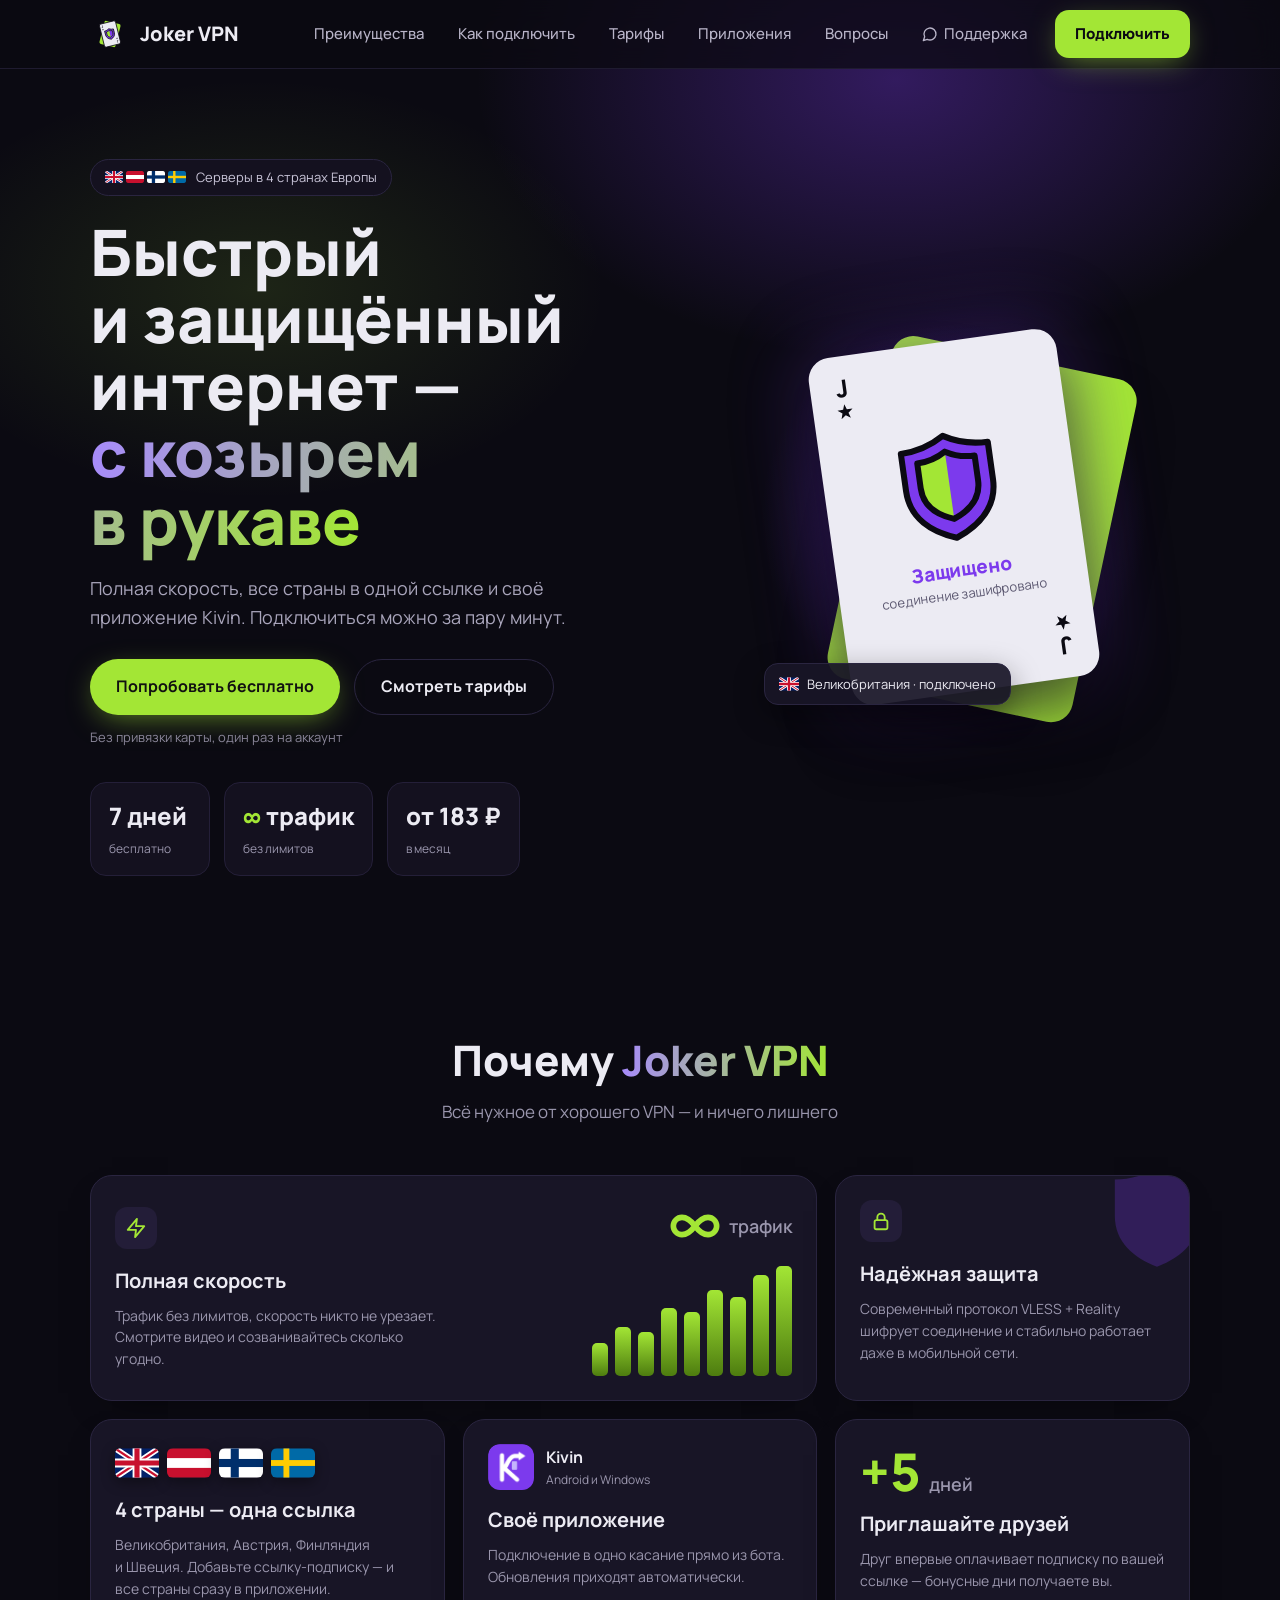
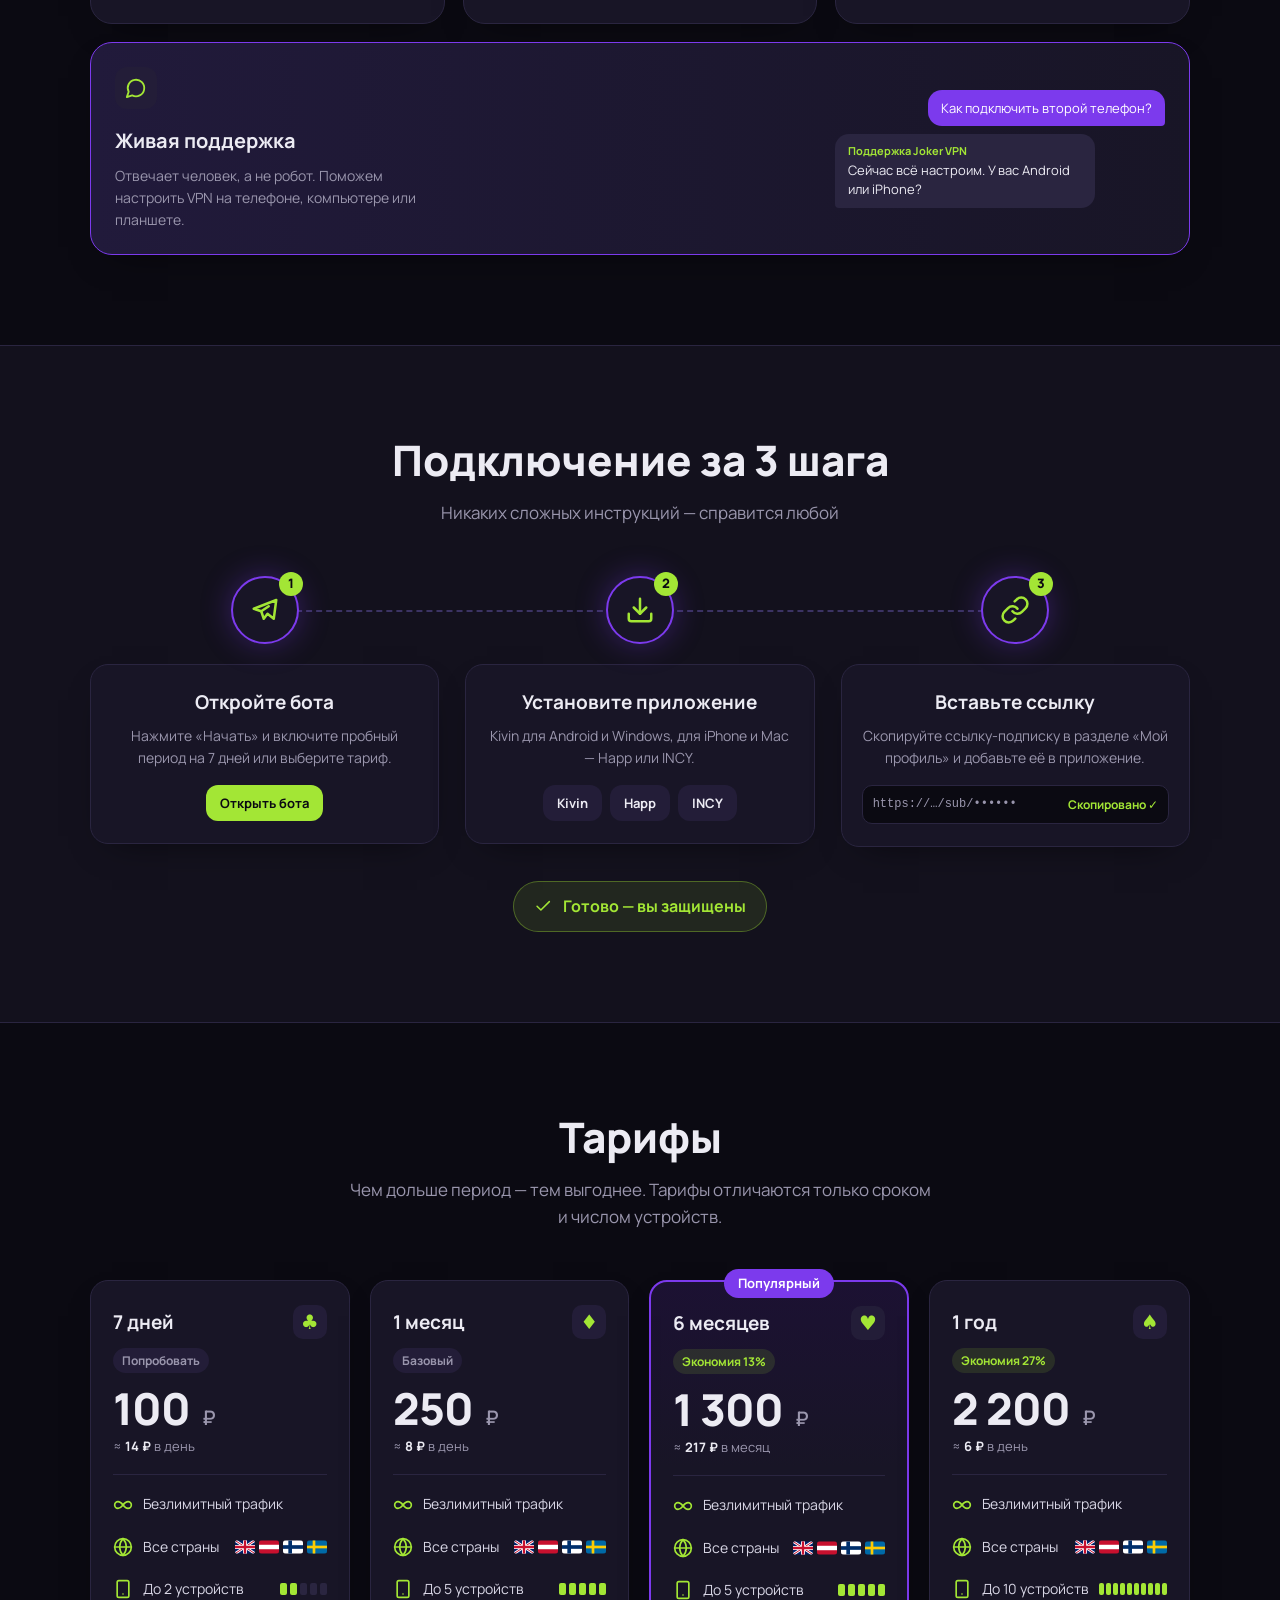
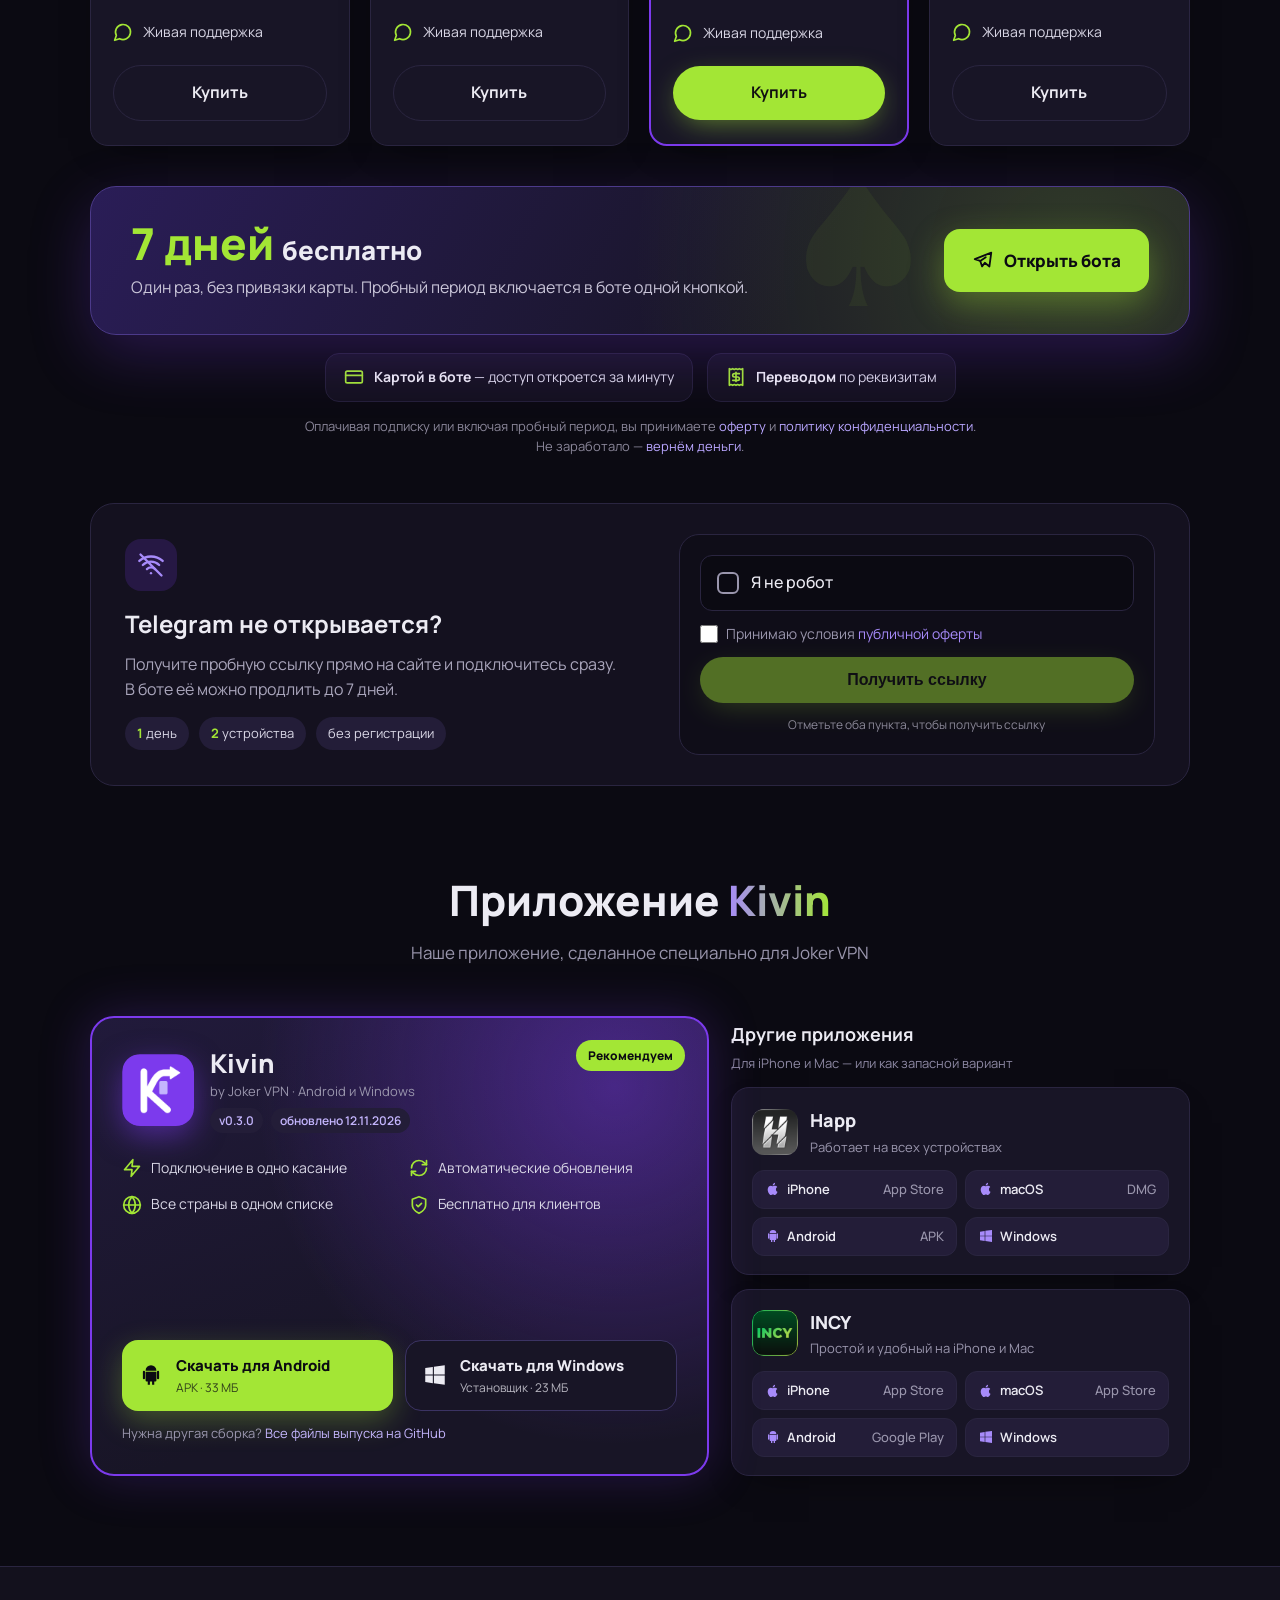
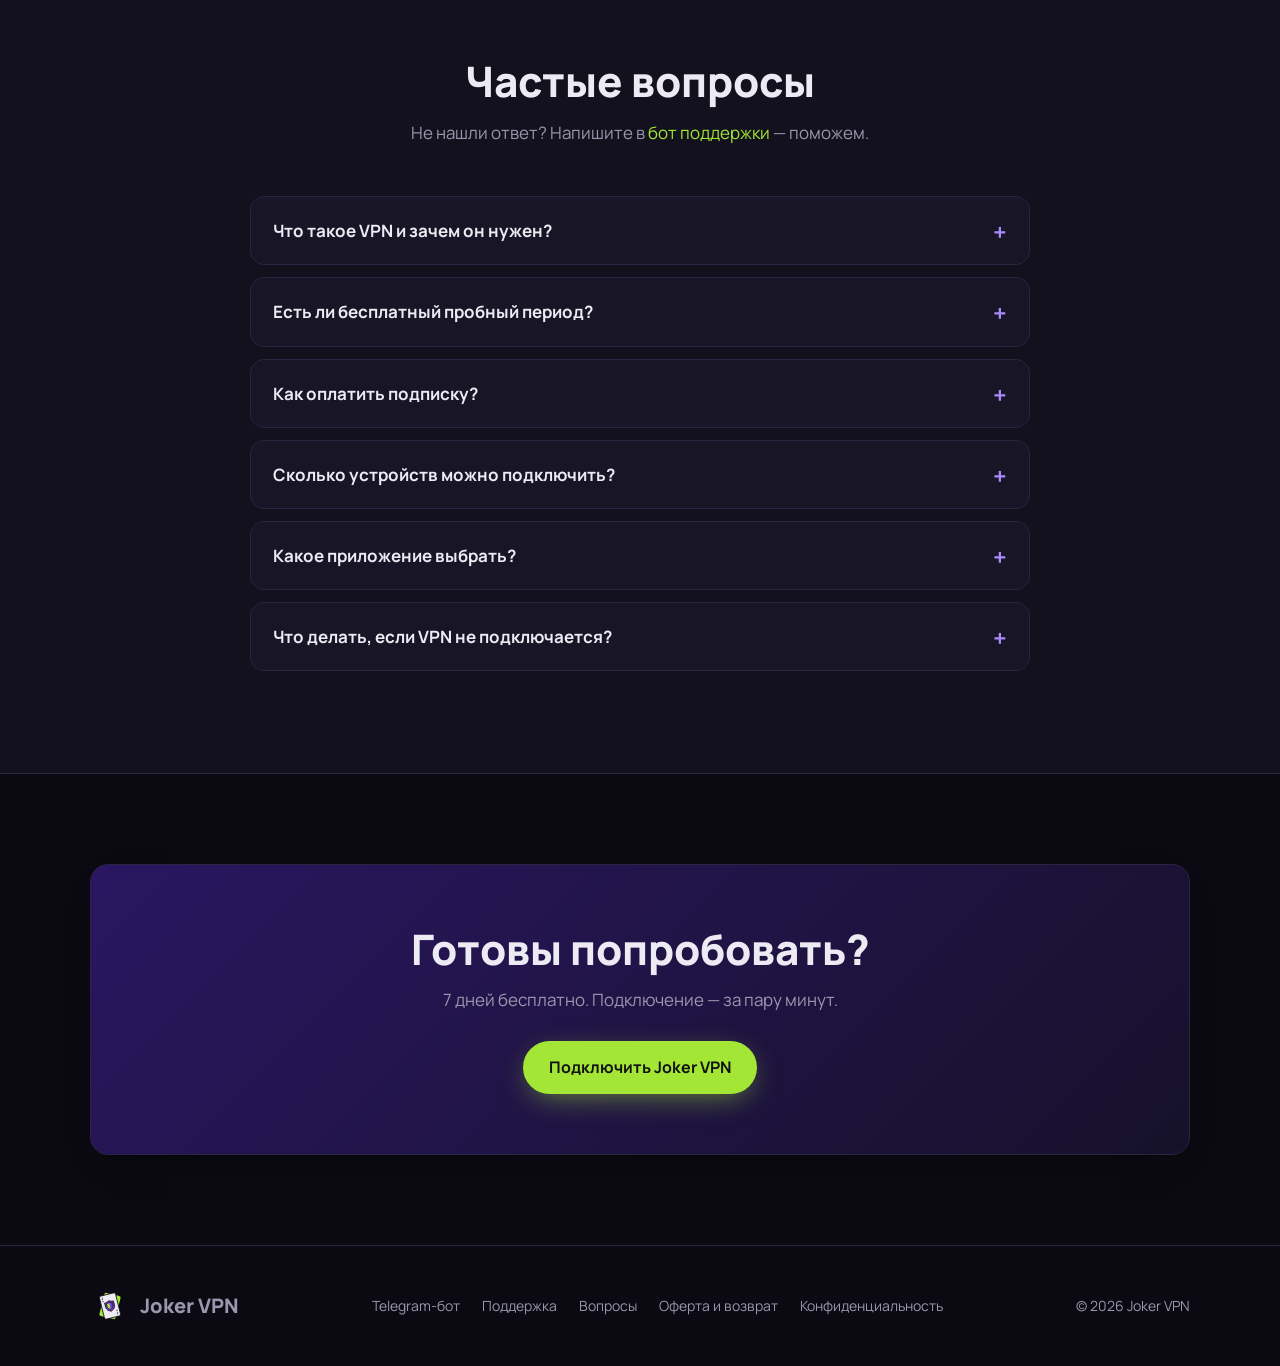
==== commit 743356c9: "Пробная ссылка: подсказка «Отметьте оба пункта, чтобы получить ссылку»" ====
--- a/index.html
+++ b/index.html
@@ -657,7 +657,7 @@
             <button type="button" class="wt-robot" id="wt-robot" aria-live="polite"><span class="wt-box" aria-hidden="true"></span><span id="wt-robot-text">Я не робот</span></button>
             <label class="wt-check"><input type="checkbox" id="wt-accept"><span>Принимаю условия <a href="offer.html" target="_blank">публичной оферты</a></span></label>
             <button class="btn btn-main" id="wt-submit" type="submit" disabled>Получить ссылку</button>
-            <p class="wt-hint">Кнопка станет активной после двух отметок</p>
+            <p class="wt-hint">Отметьте оба пункта, чтобы получить ссылку</p>
             <p class="wt-error" id="wt-error" role="alert" hidden></p>
           </form>
 
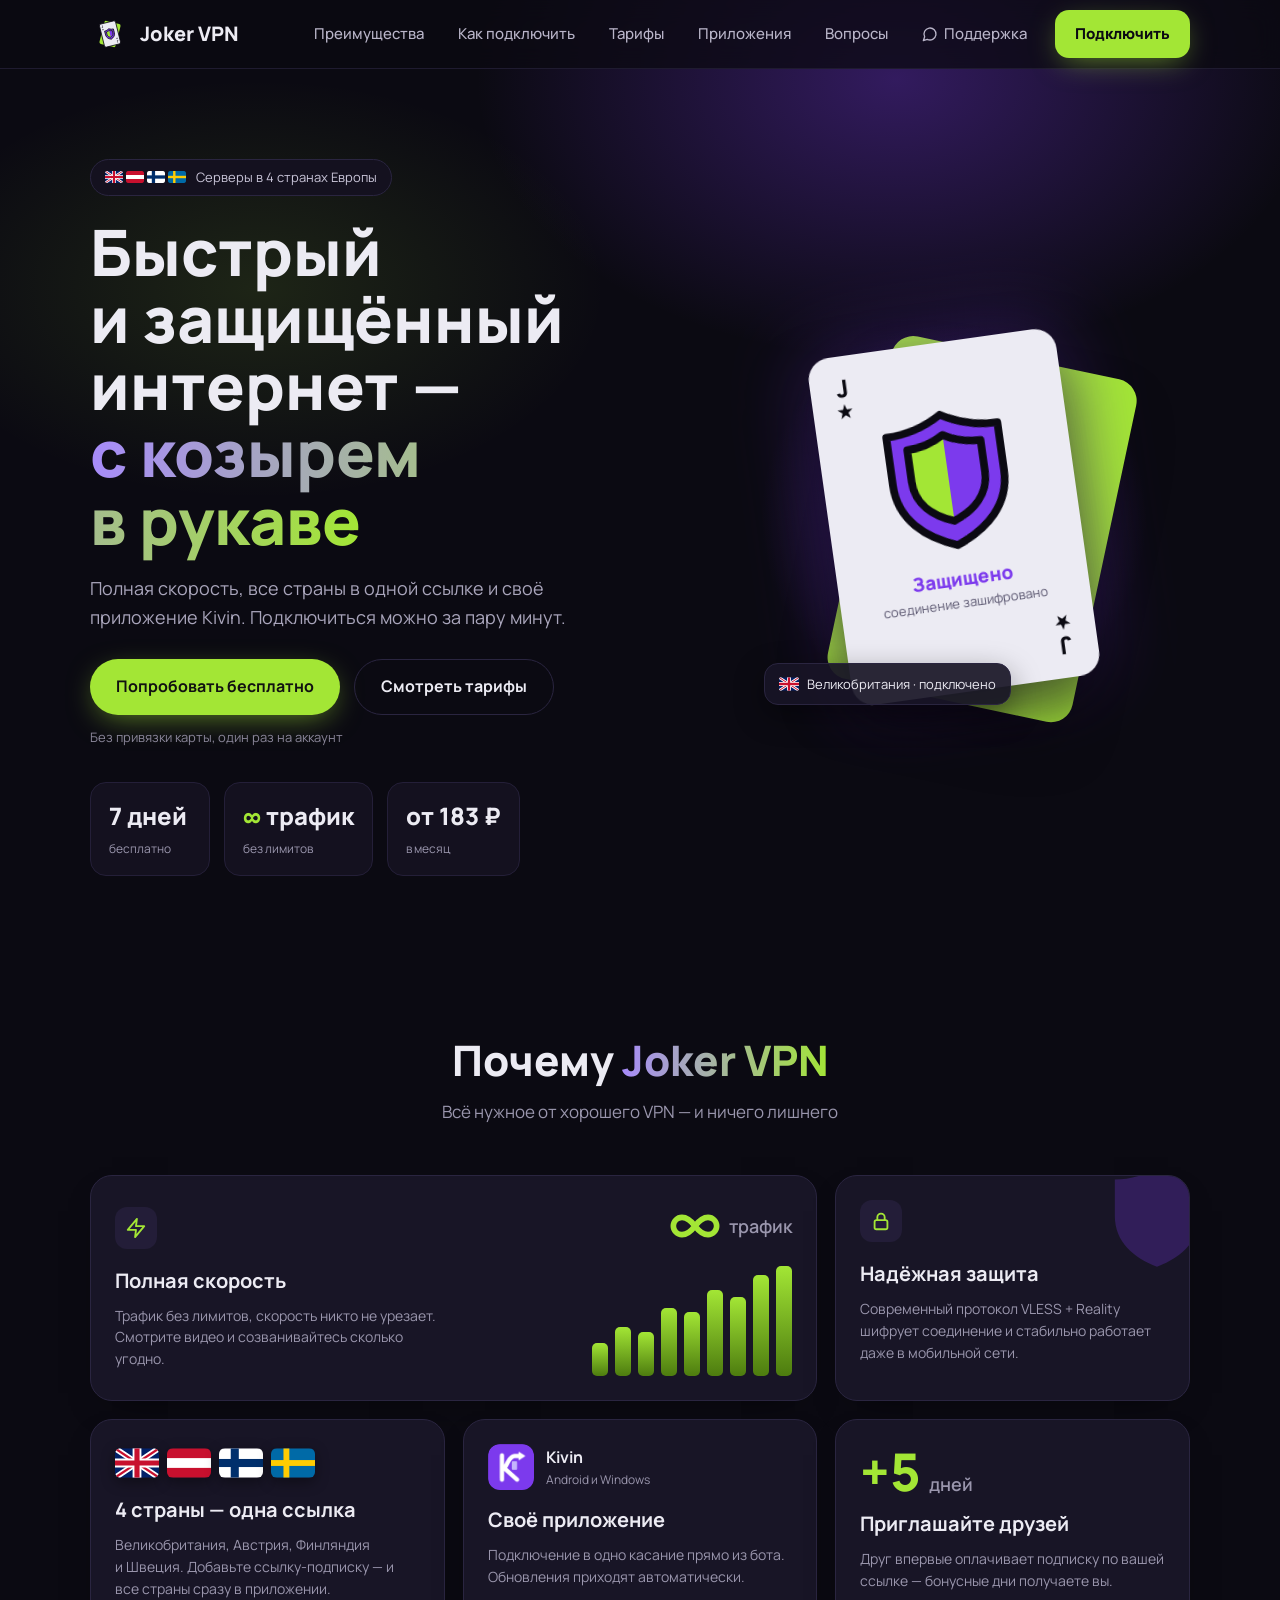
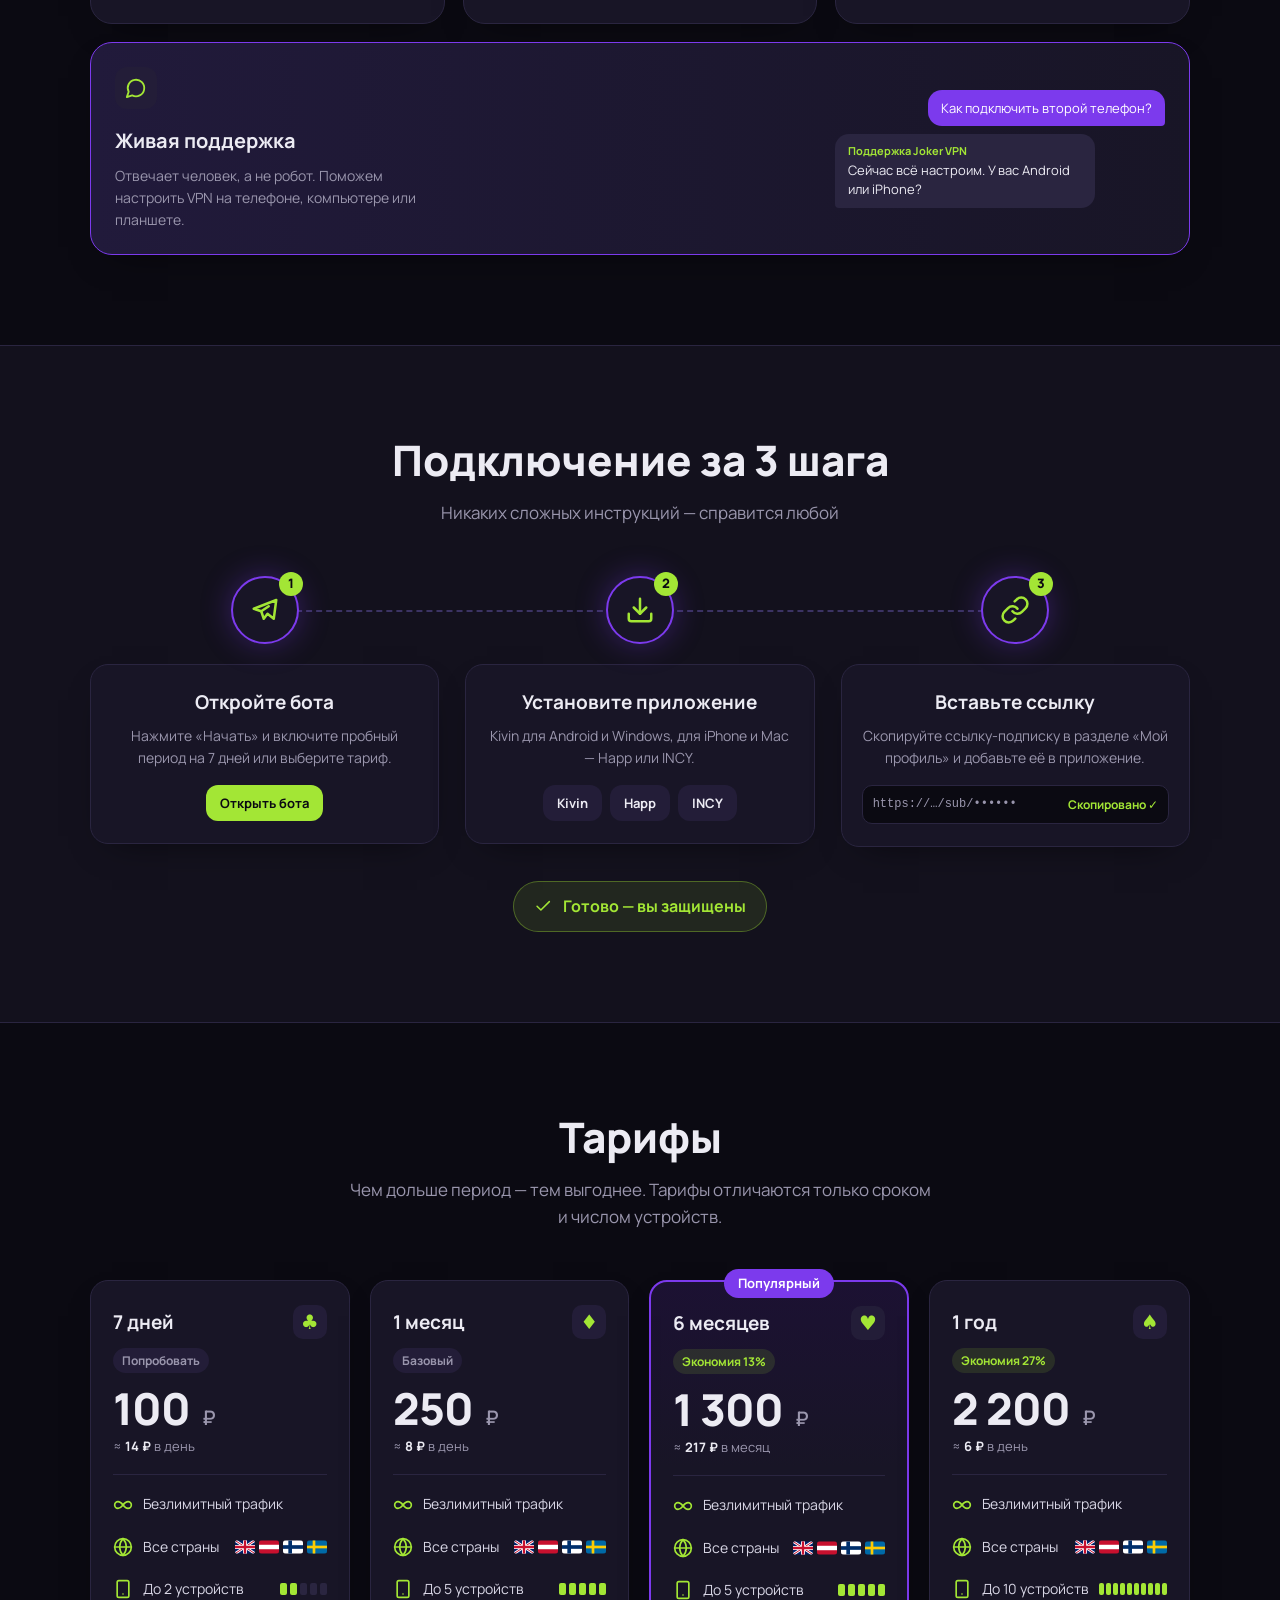
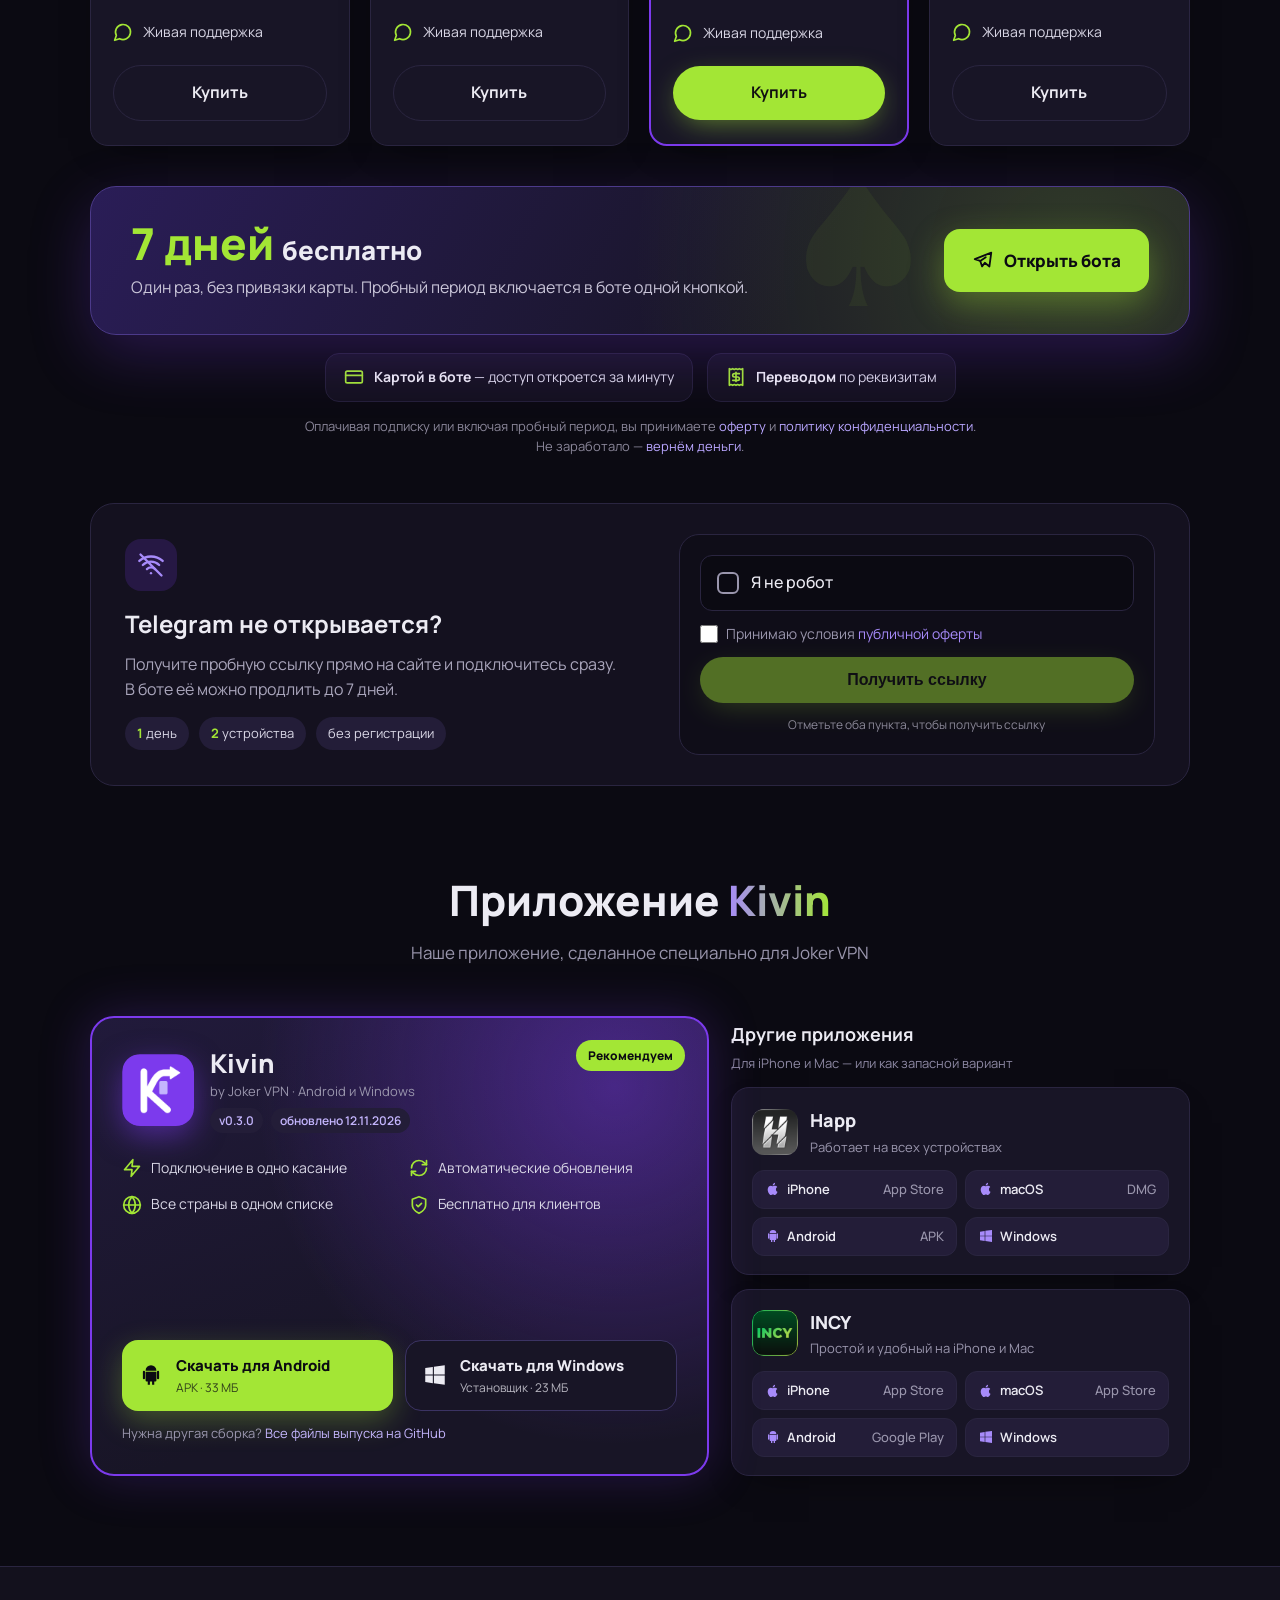
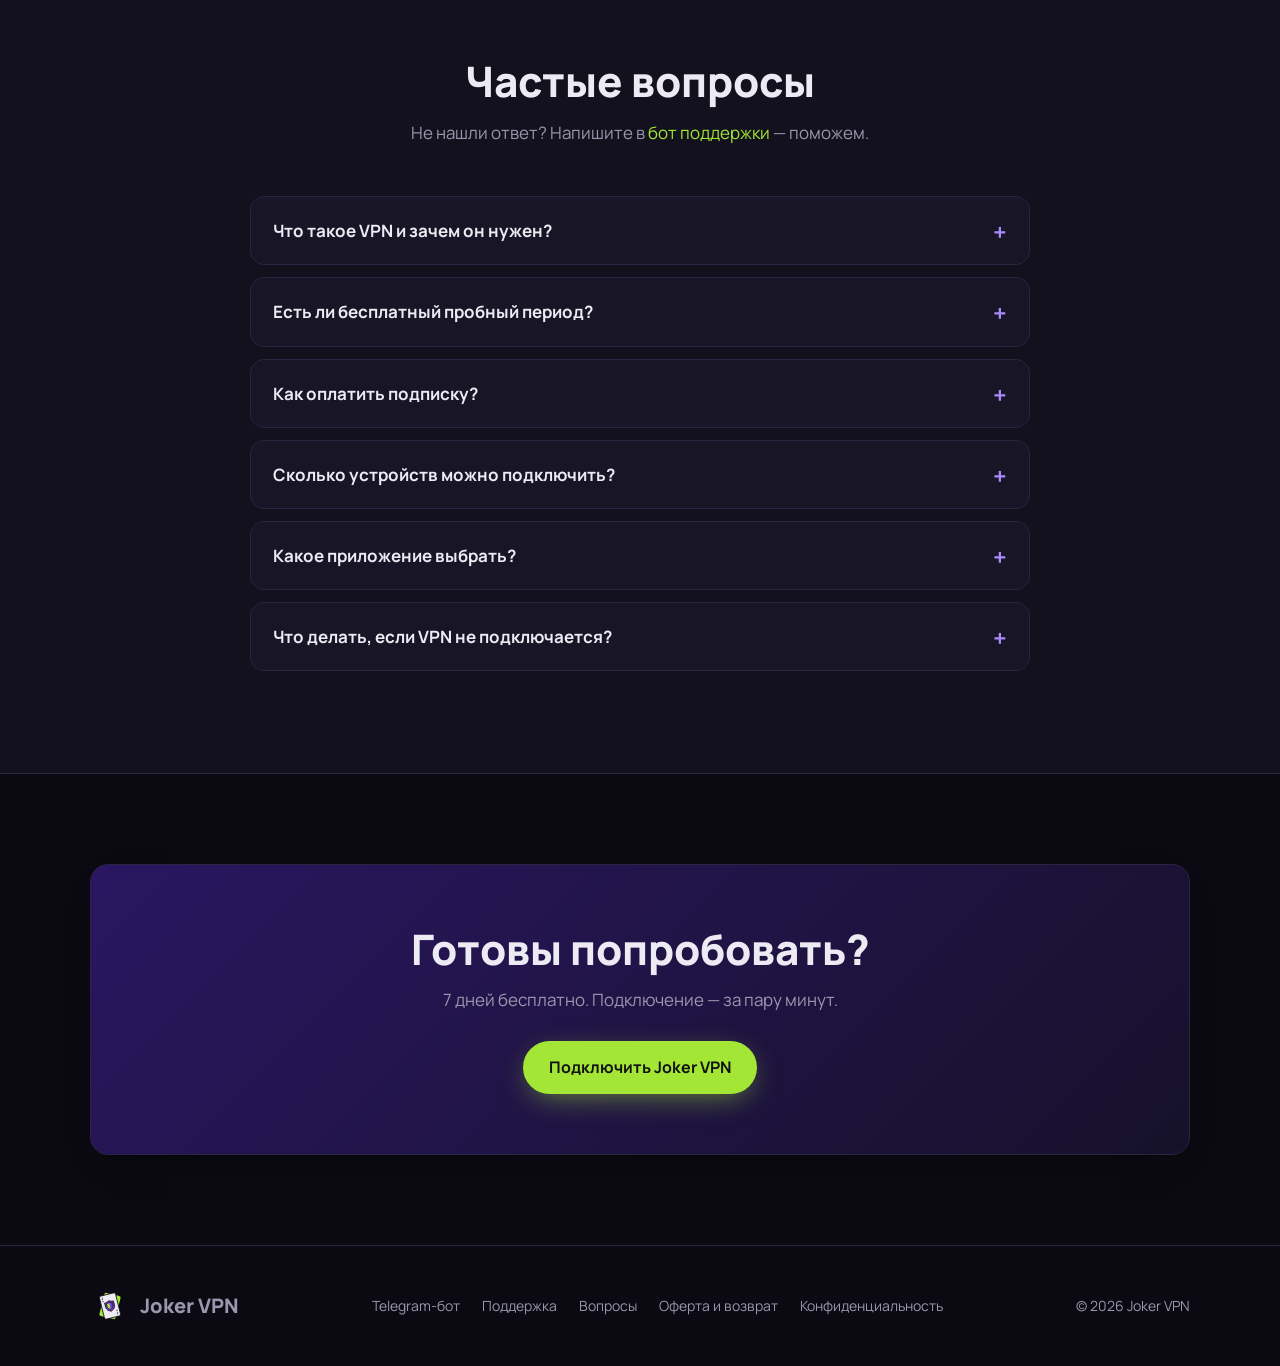
==== commit d644e9dc: "Карта первого экрана: щит крупнее, подпись ниже с отступом от уголка Щит 128 px на компьютере и 104 " ====
--- a/index.html
+++ b/index.html
@@ -75,12 +75,12 @@
 
   .playcard{position:absolute;left:50%;top:50%;width:230px;height:330px;border-radius:22px;display:flex;flex-direction:column;justify-content:space-between;padding:20px}
   .playcard.back{background:var(--lime);transform:translate(-50%,-50%) rotate(12deg);box-shadow:0 30px 60px -20px rgba(0,0,0,.55)}
-  .playcard.front{background:#ecebf3;transform:translate(-50%,-50%) rotate(-8deg);box-shadow:0 30px 60px rgba(0,0,0,.55),0 0 80px rgba(124,58,237,.35);animation:float 6s ease-in-out infinite}
+  .playcard.front{-webkit-backface-visibility:hidden;backface-visibility:hidden;background:#ecebf3;transform:translate(-50%,-50%) rotate(-8deg);box-shadow:0 30px 60px rgba(0,0,0,.55),0 0 80px rgba(124,58,237,.35);animation:float 6s ease-in-out infinite}
   .playcard .corner{font-weight:800;font-size:24px;color:#0b0a12;line-height:1;text-align:center;width:24px}
   .playcard .corner .star{display:block;width:16px;height:16px;margin:4px auto 0;fill:#0b0a12}
   .playcard .corner.bottom{align-self:flex-end;transform:rotate(180deg)}
-  .playcard .center{text-align:center;flex:1;display:flex;flex-direction:column;align-items:center;justify-content:center;padding:4px 0 6px}
-  .shield{width:100px;height:115px;margin:0 auto 14px}
+  .playcard .center{text-align:center;flex:1;display:flex;flex-direction:column;align-items:center;justify-content:flex-start;padding:0}
+  .shield{width:128px;height:147px;margin:0 auto 14px;display:block;flex:none}
   .playcard .status{font-size:13px;color:#5b5770;line-height:1.35}
   .playcard .status b{color:#7c3aed;display:block;font-size:19px;font-weight:800;margin-bottom:2px}
   @keyframes float{50%{transform:translate(-50%,calc(-50% - 12px)) rotate(-8deg)}}
@@ -373,7 +373,7 @@
     .menu .btn{margin:8px 0 0}
   }
   @media (max-width:900px){
-    .playcard{width:190px;height:272px}
+    .playcard{width:210px;height:300px}
     .hero-chip{left:calc(50% - 150px);bottom:6px;font-size:12px;padding:8px 12px}
     .visual::before{width:320px;height:320px}
   }
@@ -396,8 +396,8 @@
   @media (max-width:900px){
     .hero-grid{grid-template-columns:1fr}
     .visual{height:340px;max-width:420px;margin:0 auto;width:100%}
-    .playcard{width:190px;height:272px;padding:16px}
-    .shield{width:84px;height:97px;margin-bottom:10px}
+    .playcard{width:210px;height:300px;padding:16px}
+    .shield{width:104px;height:120px;margin-bottom:10px}
     .playcard .status{font-size:12px;white-space:nowrap}
     .playcard .status b{font-size:17px}
     .grid3,.plans{grid-template-columns:1fr}
@@ -491,7 +491,7 @@
         <div class="playcard front">
           <div class="corner">J<svg class="star" viewBox="-10 -10 20 20" aria-hidden="true"><polygon points="0,-10 2.35,-3.24 9.51,-3.09 3.8,1.24 5.88,8.09 0,4 -5.88,8.09 -3.8,1.24 -9.51,-3.09 -2.35,-3.24"/></svg></div>
           <div class="center">
-            <svg class="shield" viewBox="-66 -70 132 152" fill="none">
+            <svg class="shield" viewBox="-66 -70 132 152" fill="none" shape-rendering="geometricPrecision">
               <defs>
                 <path id="hsh" d="M0 -62C20 -50 40 -46 58 -46V4C58 40 32 62 0 74C-32 62 -58 40 -58 4V-46C-40 -46 -20 -50 0 -62Z"/>
                 <clipPath id="hright"><rect x="0" y="-80" width="80" height="160"/></clipPath>
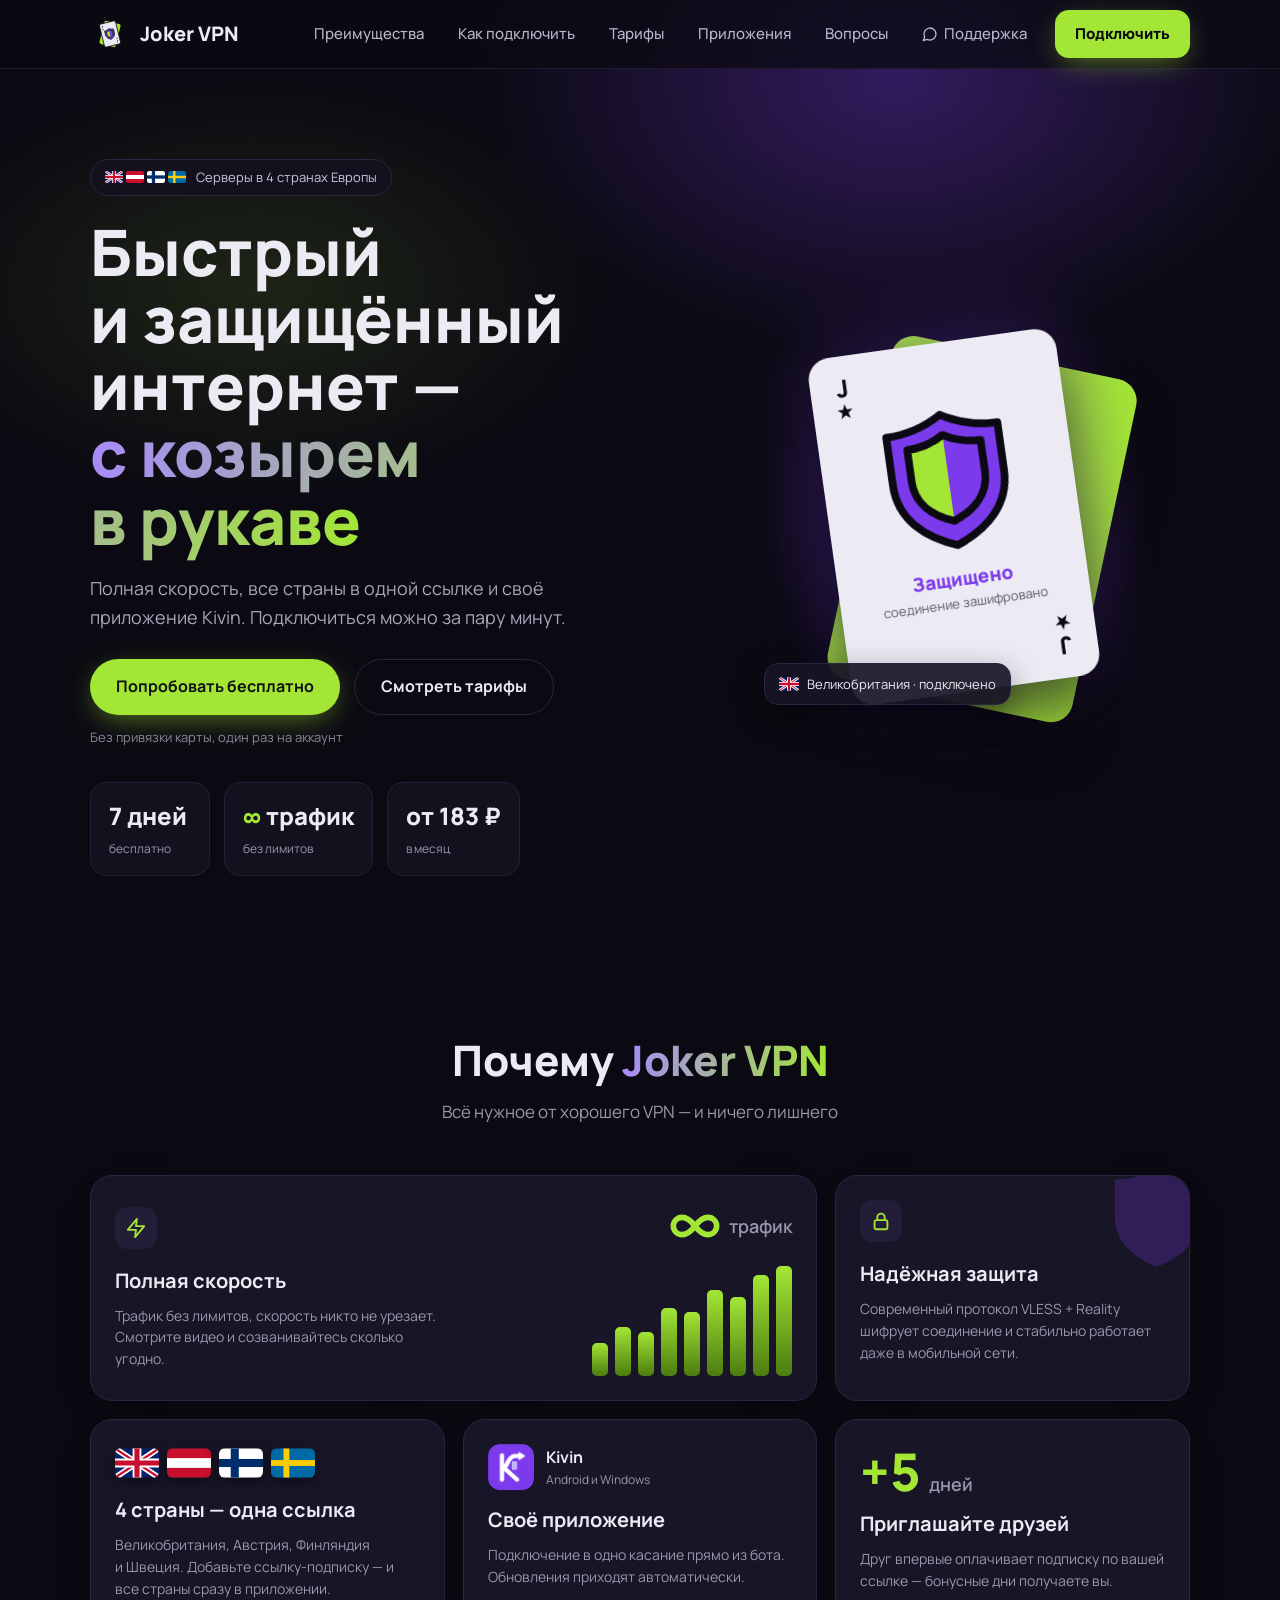
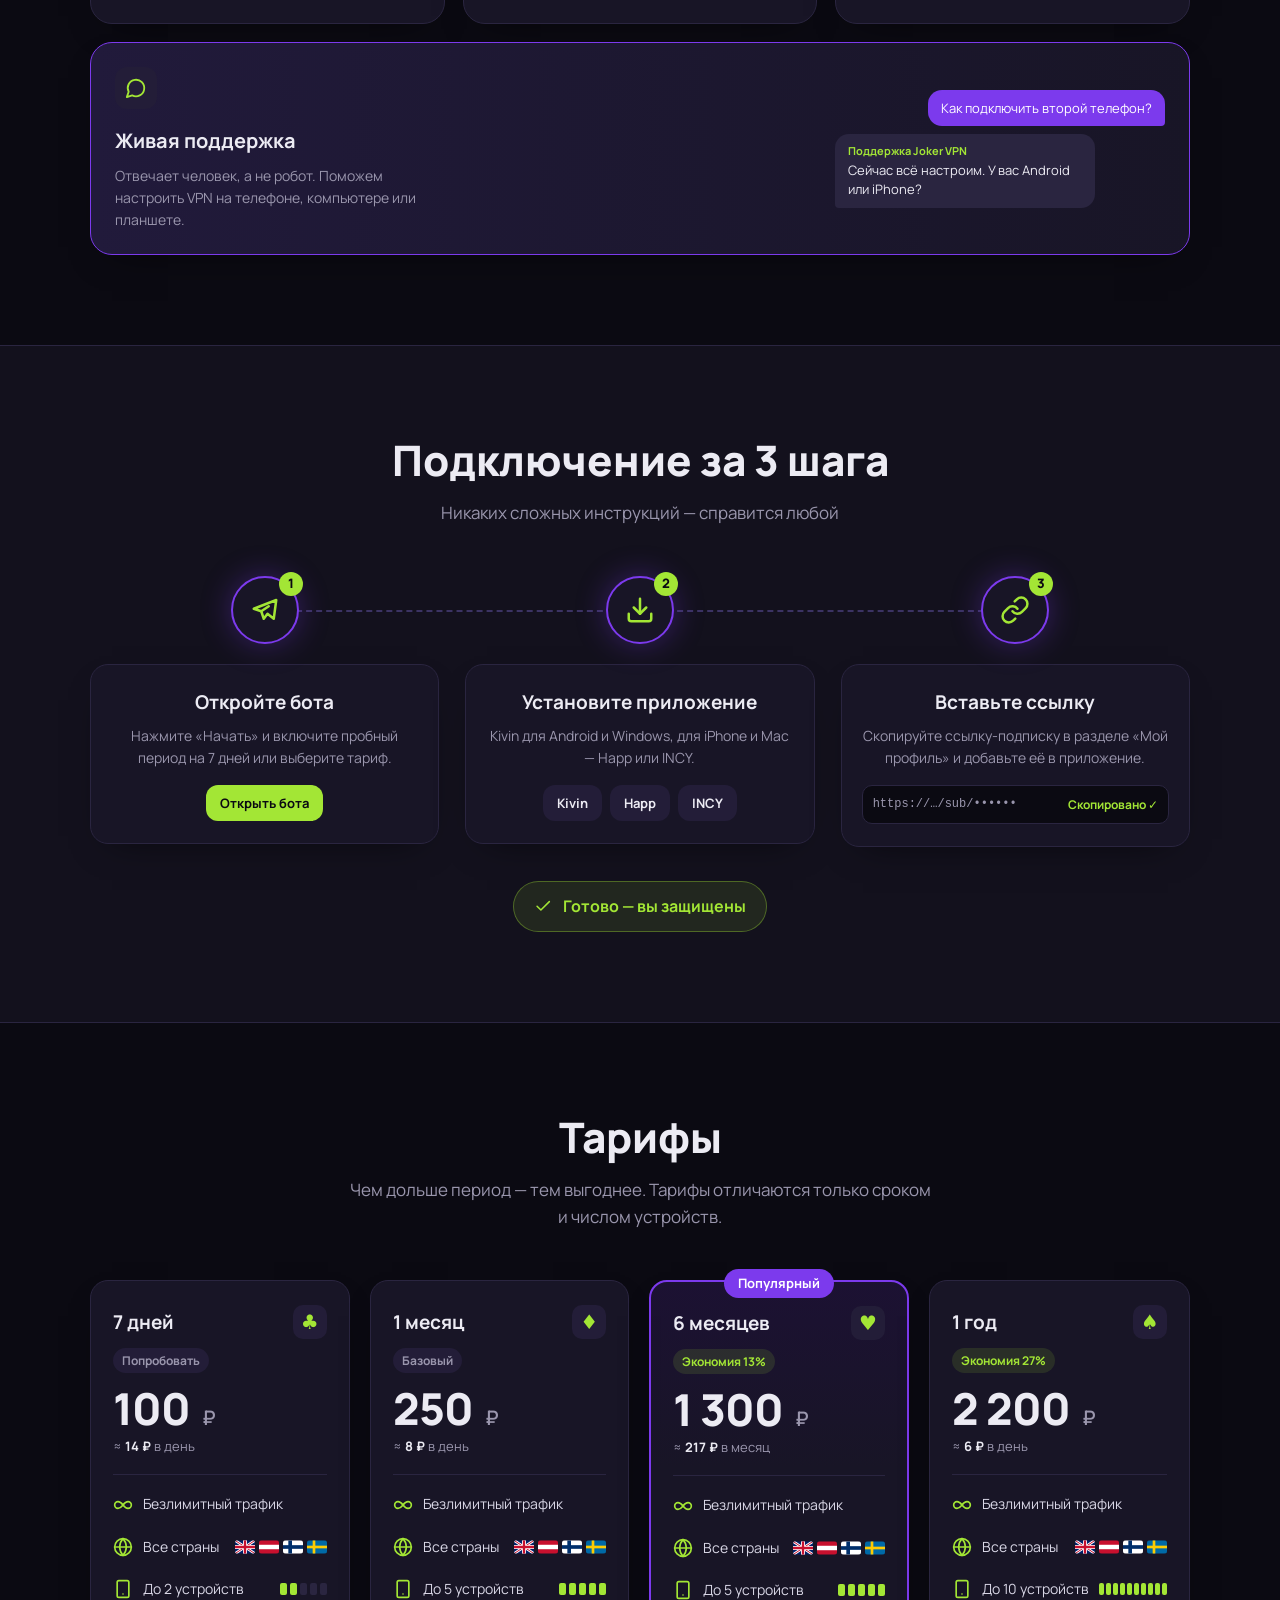
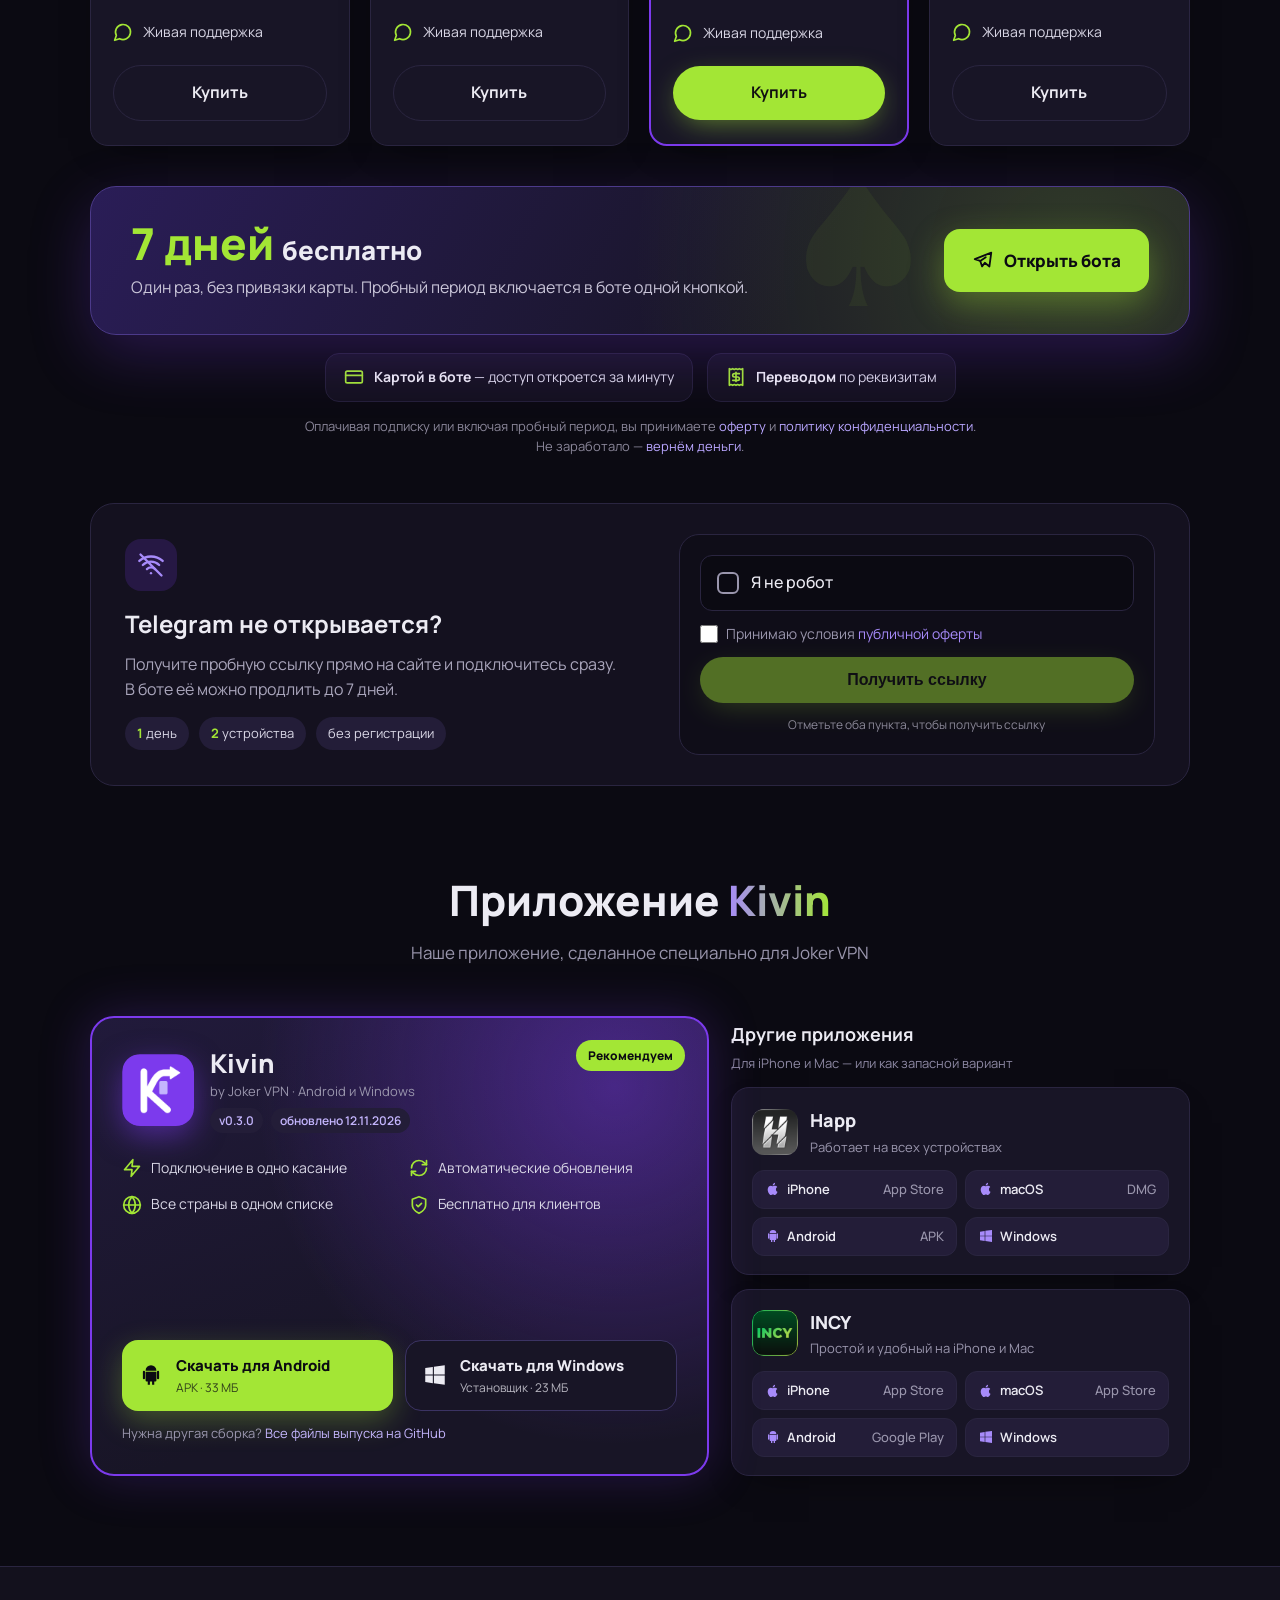
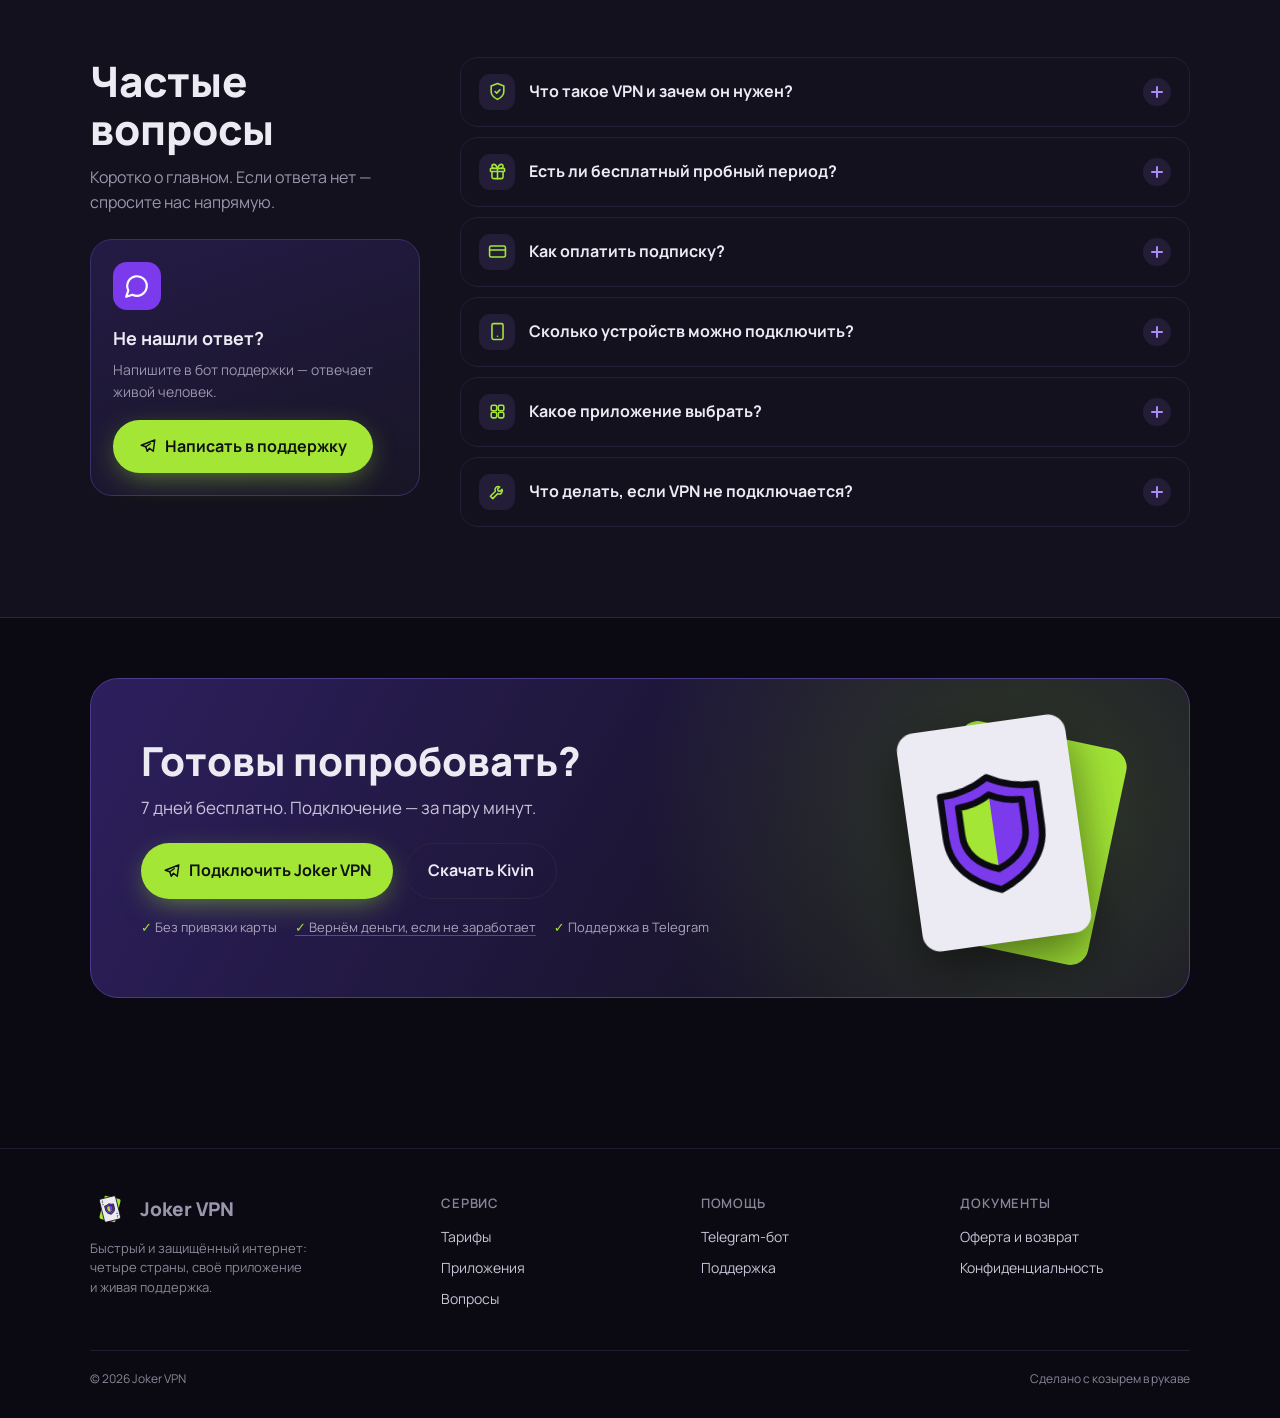
==== commit b8a988c7: "Низ сайта по макету: вопросы в две колонки, финальный блок, новый подвал FAQ с карточкой поддержки и" ====
--- a/index.html
+++ b/index.html
@@ -389,6 +389,73 @@
     .stats .stat span{font-size:11px}
   }
 
+  /* FAQ — две колонки */
+  .faq2{display:grid;grid-template-columns:330px 1fr;gap:40px;align-items:start}
+  .faq-side{position:sticky;top:96px}
+  .faq-side h2{text-align:left;margin-bottom:12px}
+  .faq-lead{color:var(--muted);margin-bottom:24px;line-height:1.55}
+  .faq-sup{background:linear-gradient(160deg,#241b45,var(--card));border:1px solid #3b2f6b;border-radius:22px;padding:22px}
+  .faq-av{width:48px;height:48px;border-radius:14px;background:var(--violet);display:grid;place-items:center;margin-bottom:14px;color:#fff}
+  .faq-av .i{width:26px;height:26px;vertical-align:0}
+  .faq-sup b{font-size:18px}
+  .faq-sup p{color:var(--muted);margin:6px 0 16px;font-size:14px}
+  .faq-list{display:flex;flex-direction:column;gap:10px}
+  details.q{background:#14111f;border:1px solid #241f38;border-radius:18px;padding:0;margin:0;transition:border-color .2s,box-shadow .2s,background .2s}
+  details.q[open]{background:var(--card);border-color:var(--violet);box-shadow:0 0 30px rgba(124,58,237,.18)}
+  details.q summary{display:flex;align-items:center;gap:14px;padding:16px 18px;font-size:16px}
+  details.q summary::after{content:none}
+  .q-ic{width:36px;height:36px;border-radius:11px;background:#231d38;display:grid;place-items:center;flex:none;color:var(--lime)}
+  .q-ic .i{width:19px;height:19px;vertical-align:0}
+  .q-t{flex:1}
+  .q-pm{width:28px;height:28px;border-radius:50%;background:#231d38;color:var(--violet2);flex:none;position:relative;transition:transform .2s,background .2s,color .2s}
+  .q-pm::before,.q-pm::after{content:"";position:absolute;left:50%;top:50%;width:12px;height:2px;border-radius:2px;background:currentColor;transform:translate(-50%,-50%)}
+  .q-pm::after{transform:translate(-50%,-50%) rotate(90deg)}
+  details.q[open] .q-pm{background:var(--violet);color:#fff;transform:rotate(45deg)}
+  .q-a{padding:0 18px 16px 68px}
+  .q-a p{color:#a9a5bb;font-size:14px;line-height:1.6;padding:0}
+  .q-a a{color:var(--lime)}
+  .q-a .i{width:16px;height:16px}
+  .q-a .q-note{color:#8a8699;font-size:12px;margin-top:8px}
+  /* финальный блок */
+  .fin-sec{padding-top:60px}
+  .fin{position:relative;overflow:hidden;border-radius:28px;padding:44px 50px;display:grid;grid-template-columns:1fr auto;gap:30px;align-items:center;background:radial-gradient(circle at 85% 40%,rgba(163,230,53,.18),transparent 40%),linear-gradient(120deg,#2d1f5e,#171327 70%);border:1px solid #4c3a8a}
+  .fin h2{font-size:clamp(30px,4vw,40px);text-align:left;margin:0}
+  .fin p{color:#c9c5d8;margin:10px 0 22px;font-size:17px}
+  .fin-btns{display:flex;flex-wrap:wrap;gap:12px}
+  .fin-btns .btn{padding:14px 22px}
+  .fin-btns .i{width:18px;height:18px}
+  .fin-trust{display:flex;flex-wrap:wrap;gap:8px 18px;color:#a9a5bb;font-size:13px;margin-top:18px}
+  .fin-trust > *::before{content:"✓ ";color:var(--lime);font-weight:800}
+  .fin-trust a{color:#a9a5bb;text-decoration:underline;text-decoration-color:rgba(169,165,187,.4);text-underline-offset:3px}
+  .fin-trust a:hover{color:var(--text)}
+  .fin-cards{position:relative;width:200px;height:230px;margin-right:30px}
+  .fin-b{position:absolute;inset:10px 0 0 30px;background:var(--lime);border-radius:18px;transform:rotate(12deg)}
+  .fin-f{position:absolute;inset:0 30px 10px 0;background:#ecebf3;border-radius:18px;transform:rotate(-8deg);display:grid;place-items:center;box-shadow:0 20px 50px rgba(0,0,0,.5);-webkit-backface-visibility:hidden;backface-visibility:hidden}
+  .fin-shield{width:110px;height:127px}
+  /* подвал */
+  .site-foot{margin-top:60px;border-top:1px solid #1f1b30;padding:40px 0 30px;color:var(--muted);font-size:14px}
+  .sf-grid{display:grid;grid-template-columns:1.4fr 1fr 1fr 1fr;gap:30px}
+  .sf-brand .logo{font-size:19px}
+  .sf-brand p{color:#8a8699;font-size:13px;margin-top:10px;line-height:1.5;max-width:260px}
+  .sf-col h4{margin:4px 0 12px;font-size:13px;color:#8a8699;font-weight:600;letter-spacing:.06em;text-transform:uppercase}
+  .sf-col a{display:block;color:#c9c5d8;font-size:14px;margin:0 0 9px}
+  .sf-col a:hover{color:var(--text)}
+  .sf-copy{grid-column:1/-1;border-top:1px solid #1f1b30;padding-top:18px;color:#8a8699;font-size:12px;display:flex;justify-content:space-between;gap:10px;flex-wrap:wrap}
+  @media (max-width:900px){
+    .faq2{grid-template-columns:1fr;gap:28px}
+    .faq-side{position:static}
+    .fin{grid-template-columns:1fr;padding:32px 24px}
+    .fin-cards{display:none}
+    .sf-grid{grid-template-columns:1fr 1fr}
+    .sf-brand{grid-column:1/-1}
+  }
+  @media (max-width:480px){
+    .q-a{padding-left:18px}
+    details.q summary{gap:10px;padding:14px}
+    .fin-btns .btn{width:100%}
+    .sf-grid{grid-template-columns:1fr}
+  }
+
   /* reveal */
   .reveal{opacity:0;transform:translateY(24px);transition:opacity .6s,transform .6s}
   .reveal.on{opacity:1;transform:none}
@@ -448,6 +515,8 @@
   <symbol id="b-windows" viewBox="0 0 24 24"><path d="M3 5.5 10 4.5v7H3zm8-1.2L21 3v8.5H11zM3 12.5h7v7L3 18.5zm8 0h10V21l-10-1.4z"/></symbol>
   <symbol id="i-lock" viewBox="0 0 24 24"><rect x="5" y="11" width="14" height="10" rx="2"/><path d="M8 11V8a4 4 0 0 1 8 0v3"/></symbol>
   <symbol id="i-wifi-off" viewBox="0 0 24 24"><path d="M2 8.5a15 15 0 0 1 20 0"/><path d="M5 12a10 10 0 0 1 14 0"/><path d="M8.5 15.5a5 5 0 0 1 7 0"/><path d="M12 19h.01"/><path d="M3 3l18 18"/></symbol>
+  <symbol id="i-grid" viewBox="0 0 24 24"><rect x="4" y="4" width="7" height="7" rx="2"/><rect x="13" y="4" width="7" height="7" rx="2"/><rect x="4" y="13" width="7" height="7" rx="2"/><rect x="13" y="13" width="7" height="7" rx="2"/></symbol>
+  <symbol id="i-wrench" viewBox="0 0 24 24"><path d="M14.7 6.3a4 4 0 0 0-5.4 5.4L3 18l3 3 6.3-6.3a4 4 0 0 0 5.4-5.4l-2.5 2.5-2.4-.6-.6-2.4z"/></symbol>
   <symbol id="i-refresh" viewBox="0 0 24 24"><path d="M3 12a9 9 0 0 1 9-9 9.75 9.75 0 0 1 6.74 2.74L21 8"/><path d="M21 3v5h-5"/><path d="M21 12a9 9 0 0 1-9 9 9.75 9.75 0 0 1-6.74-2.74L3 16"/><path d="M8 16H3v5"/></symbol>
 </svg>
 
@@ -722,43 +791,57 @@
 
   <!-- FAQ -->
   <section id="faq" class="steps-bg">
-    <div class="wrap">
-      <h2 class="reveal">Частые вопросы</h2>
-      <p class="sub reveal">Не нашли ответ? Напишите в <a href="https://t.me/JokerVPN_help_bot" target="_blank" rel="noopener" style="color:var(--lime)">бот поддержки</a> — поможем.</p>
-      <div class="faq">
-        <details class="reveal"><summary>Что такое VPN и зачем он нужен?</summary><p>VPN создаёт зашифрованный «туннель» между вашим устройством и интернетом. Так никто посторонний не&nbsp;сможет увидеть, что вы делаете в&nbsp;сети. Joker VPN шифрует соединение и&nbsp;защищает вашу приватность. Особенно это важно в&nbsp;общественном Wi-Fi: в&nbsp;кафе, аэропортах и&nbsp;гостиницах. Для обхода ограничений доступа к информации, установленных законодательством РФ, сервис не предназначен.</p></details>
-        <details class="reveal"><summary>Есть ли бесплатный пробный период?</summary><p>Да, 7&nbsp;дней бесплатно для новых пользователей, до&nbsp;<span class="trial-devices">2</span>&nbsp;устройств. Откройте Telegram-бота и&nbsp;включите пробный период — оплачивать ничего не&nbsp;нужно.</p></details>
-        <details class="reveal"><summary>Как оплатить подписку?</summary><p class="pay-yk">В боте выберите тариф и оплатите банковской картой — подписка включится автоматически за минуту. Можно и переводом по реквизитам: пришлите в бот скриншот чека, и доступ откроется после проверки.</p><p class="pay-manual">В боте выберите тариф, переведите сумму по реквизитам (Сбербанк / СБП) и пришлите скриншот чека. После проверки подписка продлится автоматически.</p></details>
-        <details class="reveal"><summary>Сколько устройств можно подключить?</summary><p>Зависит от тарифа: 7&nbsp;дней — до&nbsp;2&nbsp;устройств, 1&nbsp;месяц и&nbsp;6&nbsp;месяцев — до&nbsp;5, 1&nbsp;год — до&nbsp;10, пробный период — до&nbsp;<span class="trial-devices">2</span>. Одну ссылку-подписку можно добавить на&nbsp;телефон, компьютер и&nbsp;планшет.</p></details>
-        <details class="reveal"><summary>Какое приложение выбрать?</summary><p>На Android и Windows рекомендуем наше приложение Kivin. На iPhone, iPad и Mac — Happ или INCY (в российском App Store их нет, нужен Apple ID другой страны).</p></details>
-        <details class="reveal"><summary>Что делать, если VPN не подключается?</summary><p>Обновите подписку в приложении (кнопка <svg class="i" aria-hidden="true"><use href="#i-refresh"/></svg>), попробуйте другую страну или другое приложение. Не помогло — напишите в <a href="https://t.me/JokerVPN_help_bot" target="_blank" rel="noopener" style="color:var(--lime)">бот поддержки</a>, мы поможем.</p></details>
+    <div class="wrap faq2">
+      <div class="faq-side reveal">
+        <h2>Частые вопросы</h2>
+        <p class="faq-lead">Коротко о&nbsp;главном. Если ответа нет — спросите нас напрямую.</p>
+        <div class="faq-sup">
+          <div class="faq-av"><svg class="i" aria-hidden="true"><use href="#i-chat"/></svg></div>
+          <b>Не нашли ответ?</b>
+          <p>Напишите в&nbsp;бот поддержки — отвечает живой человек.</p>
+          <a class="btn btn-main" href="https://t.me/JokerVPN_help_bot" target="_blank" rel="noopener"><svg class="i" aria-hidden="true"><use href="#i-send"/></svg> Написать в поддержку</a>
+        </div>
+      </div>
+      <div class="faq-list">
+        <details class="q reveal"><summary><span class="q-ic"><svg class="i" aria-hidden="true"><use href="#i-shield"/></svg></span><span class="q-t">Что такое VPN и зачем он нужен?</span><span class="q-pm" aria-hidden="true"></span></summary><div class="q-a"><p>VPN создаёт зашифрованный «туннель» между вашим устройством и&nbsp;интернетом: посторонние не&nbsp;увидят, что вы делаете в&nbsp;сети. Особенно это важно в&nbsp;общественном Wi‑Fi — в&nbsp;кафе, аэропортах и&nbsp;гостиницах.</p><p class="q-note">Для обхода ограничений доступа к&nbsp;информации, установленных законодательством РФ, сервис не&nbsp;предназначен.</p></div></details>
+        <details class="q reveal"><summary><span class="q-ic"><svg class="i" aria-hidden="true"><use href="#i-gift"/></svg></span><span class="q-t">Есть ли бесплатный пробный период?</span><span class="q-pm" aria-hidden="true"></span></summary><div class="q-a"><p>Да, 7&nbsp;дней бесплатно для новых пользователей, до&nbsp;<span class="trial-devices">2</span>&nbsp;устройств. Откройте Telegram-бота и&nbsp;включите пробный период — оплачивать ничего не&nbsp;нужно.</p></div></details>
+        <details class="q reveal"><summary><span class="q-ic"><svg class="i" aria-hidden="true"><use href="#i-card"/></svg></span><span class="q-t">Как оплатить подписку?</span><span class="q-pm" aria-hidden="true"></span></summary><div class="q-a"><p class="pay-yk">В боте выберите тариф и оплатите банковской картой — подписка включится автоматически за минуту. Можно и переводом по реквизитам: пришлите боту скриншот чека, и доступ откроется после проверки.</p><p class="pay-manual">В боте выберите тариф, переведите сумму по реквизитам (Сбербанк / СБП) и пришлите боту скриншот чека. После проверки подписка продлится автоматически.</p></div></details>
+        <details class="q reveal"><summary><span class="q-ic"><svg class="i" aria-hidden="true"><use href="#i-phone"/></svg></span><span class="q-t">Сколько устройств можно подключить?</span><span class="q-pm" aria-hidden="true"></span></summary><div class="q-a"><p>Зависит от тарифа: 7&nbsp;дней — до&nbsp;2&nbsp;устройств, 1&nbsp;месяц и&nbsp;6&nbsp;месяцев — до&nbsp;5, 1&nbsp;год — до&nbsp;10, пробный период — до&nbsp;<span class="trial-devices">2</span>. Одну ссылку-подписку можно добавить на&nbsp;телефон, компьютер и&nbsp;планшет.</p></div></details>
+        <details class="q reveal"><summary><span class="q-ic"><svg class="i" aria-hidden="true"><use href="#i-grid"/></svg></span><span class="q-t">Какое приложение выбрать?</span><span class="q-pm" aria-hidden="true"></span></summary><div class="q-a"><p>На Android и Windows рекомендуем наше приложение Kivin. На iPhone, iPad и Mac — Happ или INCY (в российском App Store их нет, нужен Apple ID другой страны).</p></div></details>
+        <details class="q reveal"><summary><span class="q-ic"><svg class="i" aria-hidden="true"><use href="#i-wrench"/></svg></span><span class="q-t">Что делать, если VPN не подключается?</span><span class="q-pm" aria-hidden="true"></span></summary><div class="q-a"><p>Обновите подписку в приложении (кнопка <svg class="i" aria-hidden="true"><use href="#i-refresh"/></svg>), попробуйте другую страну или другое приложение. Не помогло — напишите в <a href="https://t.me/JokerVPN_help_bot" target="_blank" rel="noopener">бот поддержки</a> — поможем.</p></div></details>
       </div>
     </div>
   </section>
 
   <!-- ПРИЗЫВ -->
-  <section>
+  <section class="fin-sec">
     <div class="wrap">
-      <div class="cta reveal">
-        <h2>Готовы попробовать?</h2>
-        <p>7&nbsp;дней бесплатно. Подключение — за&nbsp;пару минут.</p>
-        <a href="https://t.me/VirtualShieldPro_bot" class="btn btn-main" target="_blank" rel="noopener">Подключить Joker VPN</a>
+      <div class="fin reveal">
+        <div class="fin-text">
+          <h2>Готовы попробовать?</h2>
+          <p>7&nbsp;дней бесплатно. Подключение — за&nbsp;пару минут.</p>
+          <div class="fin-btns">
+            <a href="https://t.me/VirtualShieldPro_bot" class="btn btn-main" target="_blank" rel="noopener"><svg class="i" aria-hidden="true"><use href="#i-send"/></svg> Подключить Joker VPN</a>
+            <a href="#apps" class="btn btn-ghost">Скачать Kivin</a>
+          </div>
+          <div class="fin-trust"><span>Без привязки карты</span><a href="offer.html#refund">Вернём деньги, если не заработает</a><span>Поддержка в Telegram</span></div>
+        </div>
+        <div class="fin-cards" aria-hidden="true"><div class="fin-b"></div><div class="fin-f"><svg class="fin-shield" viewBox="-66 -70 132 152" fill="none" shape-rendering="geometricPrecision" aria-hidden="true"><path d="M0 -62C20 -50 40 -46 58 -46V4C58 40 32 62 0 74C-32 62 -58 40 -58 4V-46C-40 -46 -20 -50 0 -62Z" fill="#7c3aed" stroke="#0b0a12" stroke-width="8" stroke-linejoin="round"/><g transform="scale(.66)"><clipPath id="finr"><rect x="0" y="-80" width="80" height="160"/></clipPath><path d="M0 -62C20 -50 40 -46 58 -46V4C58 40 32 62 0 74C-32 62 -58 40 -58 4V-46C-40 -46 -20 -50 0 -62Z" fill="#a3e635"/><path clip-path="url(#finr)" d="M0 -62C20 -50 40 -46 58 -46V4C58 40 32 62 0 74C-32 62 -58 40 -58 4V-46C-40 -46 -20 -50 0 -62Z" fill="#7c3aed"/><path d="M0 -62C20 -50 40 -46 58 -46V4C58 40 32 62 0 74C-32 62 -58 40 -58 4V-46C-40 -46 -20 -50 0 -62Z" fill="none" stroke="#0b0a12" stroke-width="12" stroke-linejoin="round"/></g></svg></div></div>
       </div>
     </div>
   </section>
 </main>
 
-<footer>
-  <div class="wrap foot">
-    <div class="logo"><img class="logo-img" src="logo.svg" alt="" width="40" height="40">Joker VPN</div>
-    <div class="foot-links">
-      <a href="https://t.me/VirtualShieldPro_bot" target="_blank" rel="noopener">Telegram-бот</a>
-      <a href="https://t.me/JokerVPN_help_bot" target="_blank" rel="noopener">Поддержка</a>
-      <a href="#faq">Вопросы</a>
-      <a href="offer.html">Оферта и возврат</a>
-      <a href="privacy.html">Конфиденциальность</a>
+<footer class="site-foot">
+  <div class="wrap sf-grid">
+    <div class="sf-brand">
+      <a href="#" class="logo"><img class="logo-img" src="logo.svg" alt="" width="40" height="40">Joker VPN</a>
+      <p>Быстрый и&nbsp;защищённый интернет: четыре страны, своё приложение и&nbsp;живая поддержка.</p>
     </div>
-    <div>© <span id="year">2026</span> Joker VPN</div>
+    <div class="sf-col"><h4>Сервис</h4><a href="#pricing">Тарифы</a><a href="#apps">Приложения</a><a href="#faq">Вопросы</a></div>
+    <div class="sf-col"><h4>Помощь</h4><a href="https://t.me/VirtualShieldPro_bot" target="_blank" rel="noopener">Telegram-бот</a><a href="https://t.me/JokerVPN_help_bot" target="_blank" rel="noopener">Поддержка</a></div>
+    <div class="sf-col"><h4>Документы</h4><a href="offer.html">Оферта и возврат</a><a href="privacy.html">Конфиденциальность</a></div>
+    <div class="sf-copy"><span>© <span id="year">2026</span> Joker VPN</span><span>Сделано с&nbsp;козырем в&nbsp;рукаве</span></div>
   </div>
 </footer>
 
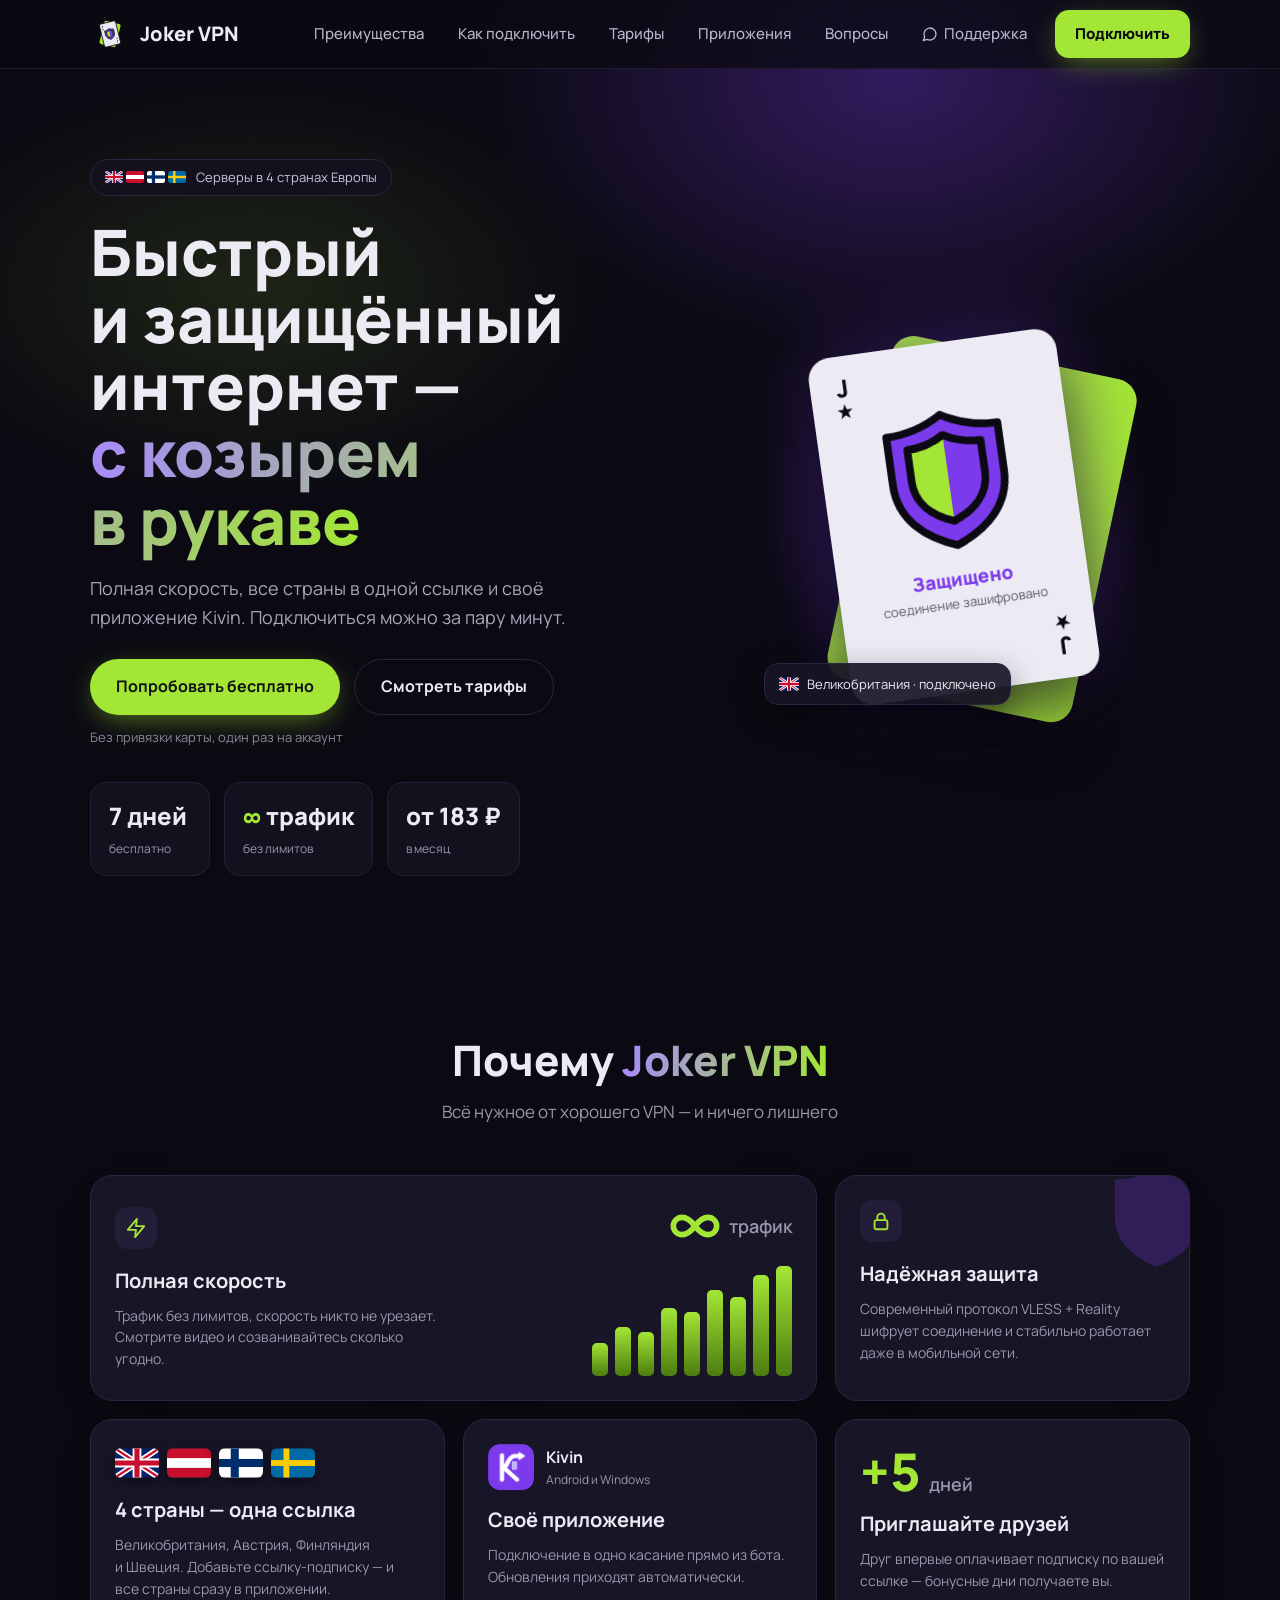
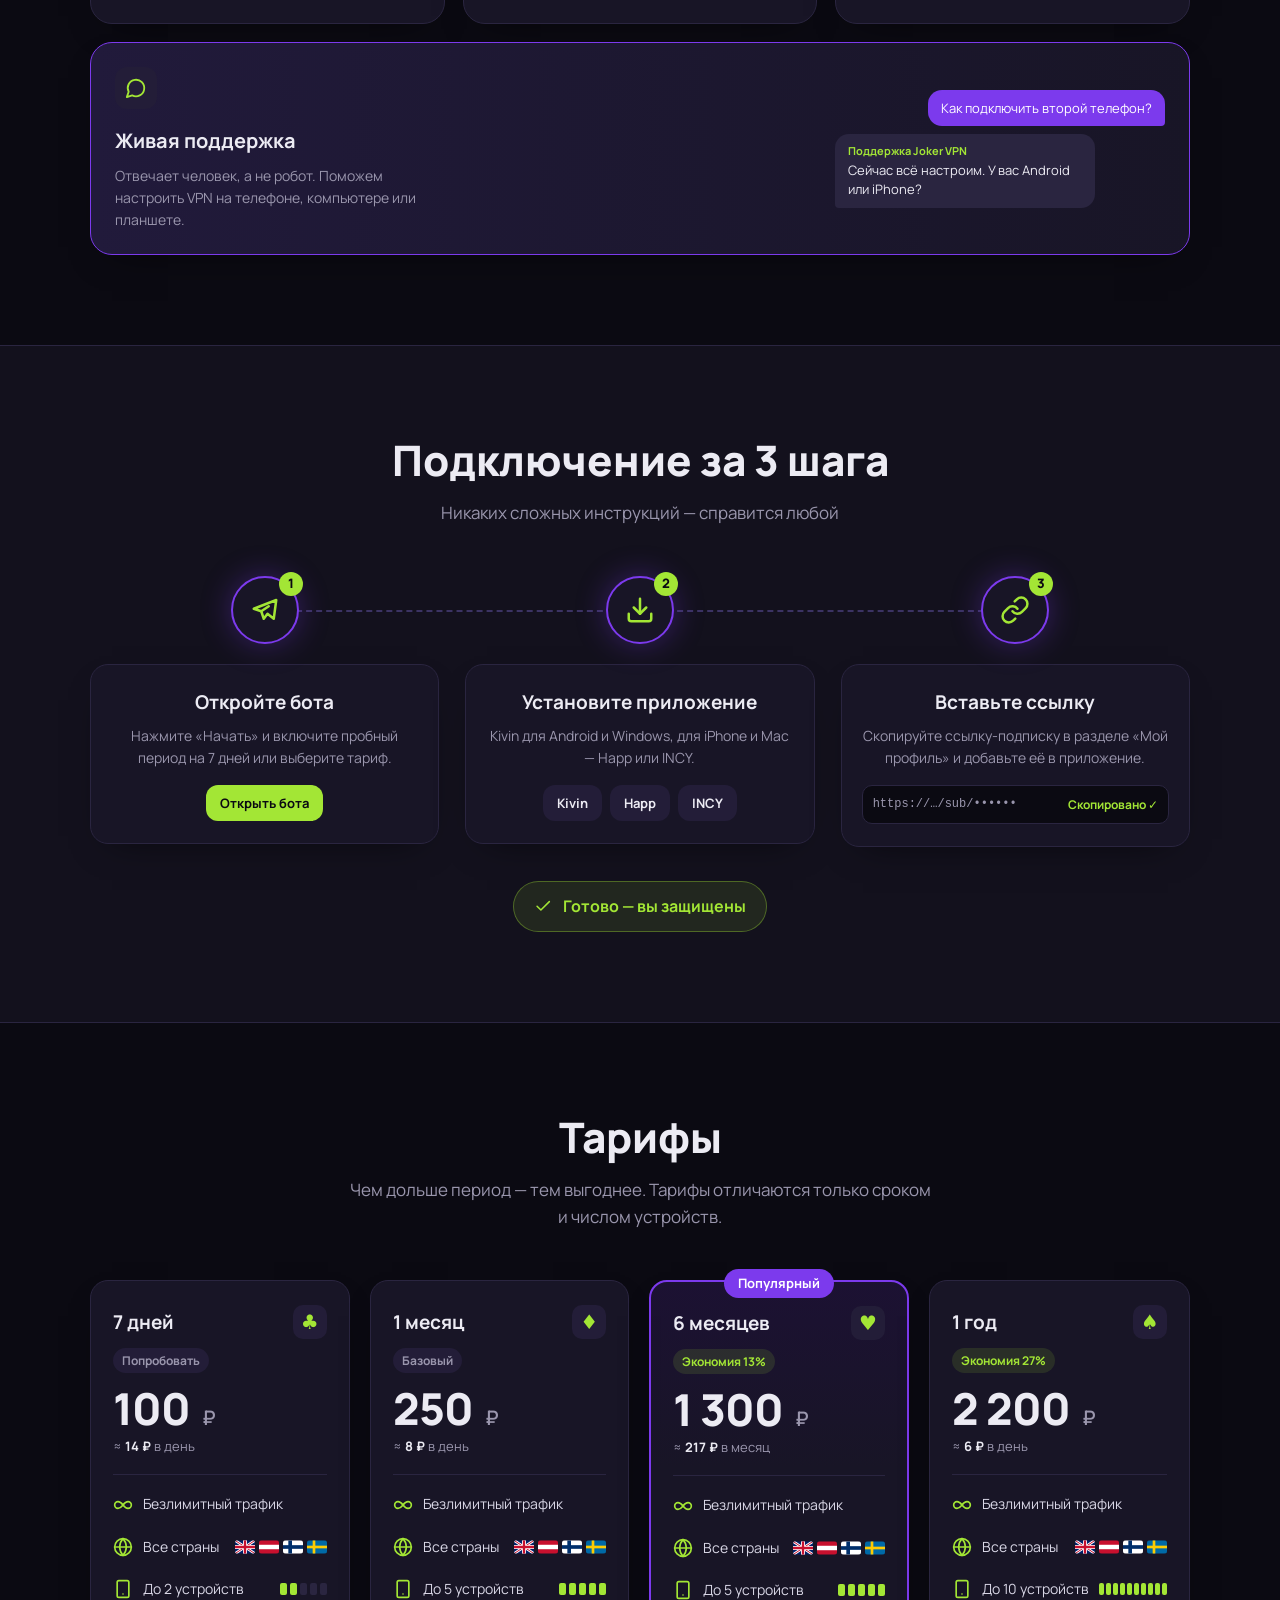
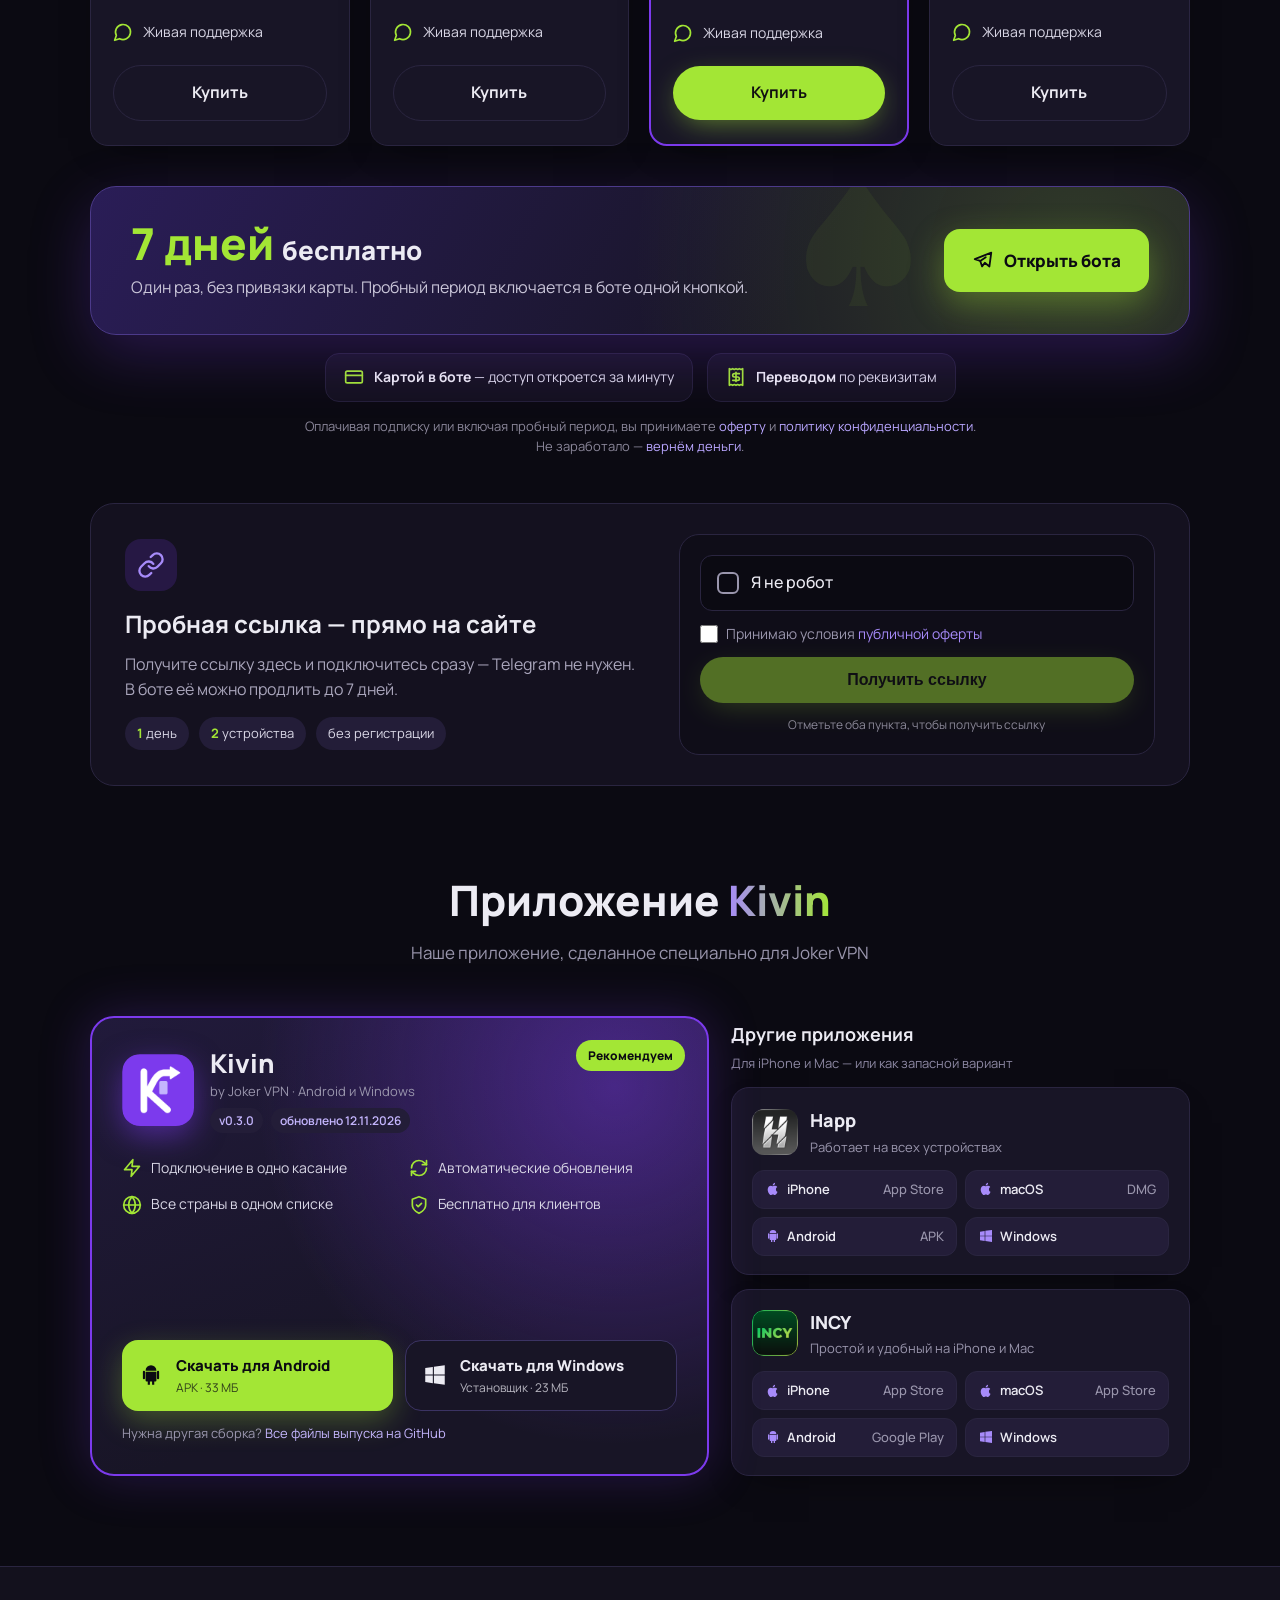
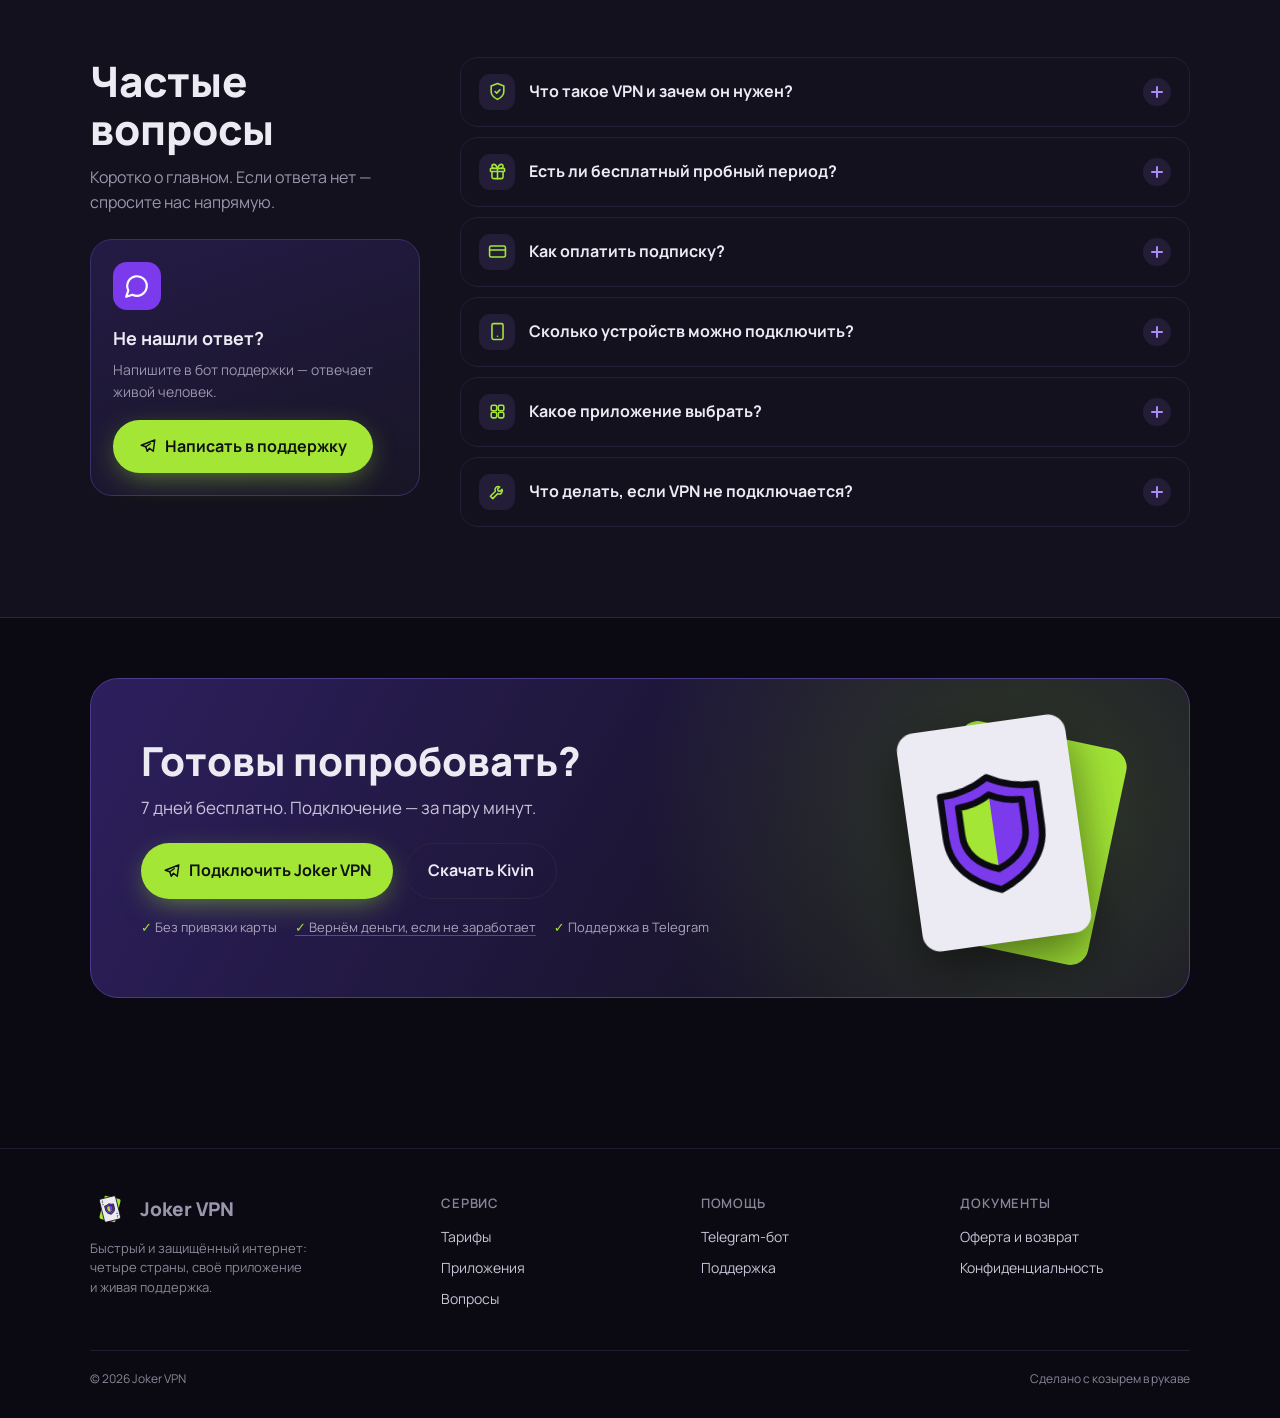
==== commit e030fa7b: "Пробная ссылка: нейтральный заголовок; опечатка в политике" ====
--- a/index.html
+++ b/index.html
@@ -716,9 +716,9 @@
       <!-- ПРОБНАЯ ССЫЛКА НА САЙТЕ (без Telegram). Настройки — в объекте WEB_TRIAL в конце файла -->
       <div class="webtrial reveal" id="webtrial">
         <div class="wt-info">
-          <div class="wt-ic"><svg class="i" aria-hidden="true"><use href="#i-wifi-off"/></svg></div>
-          <h3>Telegram не&nbsp;открывается?</h3>
-          <p>Получите пробную ссылку прямо на&nbsp;сайте и&nbsp;подключитесь сразу. В&nbsp;боте её можно продлить до&nbsp;7&nbsp;дней.</p>
+          <div class="wt-ic"><svg class="i" aria-hidden="true"><use href="#i-link"/></svg></div>
+          <h3>Пробная ссылка — прямо на&nbsp;сайте</h3>
+          <p>Получите ссылку здесь и&nbsp;подключитесь сразу — Telegram не&nbsp;нужен. В&nbsp;боте её можно продлить до&nbsp;7&nbsp;дней.</p>
           <div class="wt-facts"><span><b>1</b> день</span><span><b>2</b> устройства</span><span>без регистрации</span></div>
         </div>
         <div class="wt-panel">
@@ -808,7 +808,7 @@
         <details class="q reveal"><summary><span class="q-ic"><svg class="i" aria-hidden="true"><use href="#i-card"/></svg></span><span class="q-t">Как оплатить подписку?</span><span class="q-pm" aria-hidden="true"></span></summary><div class="q-a"><p class="pay-yk">В боте выберите тариф и оплатите банковской картой — подписка включится автоматически за минуту. Можно и переводом по реквизитам: пришлите боту скриншот чека, и доступ откроется после проверки.</p><p class="pay-manual">В боте выберите тариф, переведите сумму по реквизитам (Сбербанк / СБП) и пришлите боту скриншот чека. После проверки подписка продлится автоматически.</p></div></details>
         <details class="q reveal"><summary><span class="q-ic"><svg class="i" aria-hidden="true"><use href="#i-phone"/></svg></span><span class="q-t">Сколько устройств можно подключить?</span><span class="q-pm" aria-hidden="true"></span></summary><div class="q-a"><p>Зависит от тарифа: 7&nbsp;дней — до&nbsp;2&nbsp;устройств, 1&nbsp;месяц и&nbsp;6&nbsp;месяцев — до&nbsp;5, 1&nbsp;год — до&nbsp;10, пробный период — до&nbsp;<span class="trial-devices">2</span>. Одну ссылку-подписку можно добавить на&nbsp;телефон, компьютер и&nbsp;планшет.</p></div></details>
         <details class="q reveal"><summary><span class="q-ic"><svg class="i" aria-hidden="true"><use href="#i-grid"/></svg></span><span class="q-t">Какое приложение выбрать?</span><span class="q-pm" aria-hidden="true"></span></summary><div class="q-a"><p>На Android и Windows рекомендуем наше приложение Kivin. На iPhone, iPad и Mac — Happ или INCY (в российском App Store их нет, нужен Apple ID другой страны).</p></div></details>
-        <details class="q reveal"><summary><span class="q-ic"><svg class="i" aria-hidden="true"><use href="#i-wrench"/></svg></span><span class="q-t">Что делать, если VPN не подключается?</span><span class="q-pm" aria-hidden="true"></span></summary><div class="q-a"><p>Обновите подписку в приложении (кнопка <svg class="i" aria-hidden="true"><use href="#i-refresh"/></svg>), попробуйте другую страну или другое приложение. Не помогло — напишите в <a href="https://t.me/JokerVPN_help_bot" target="_blank" rel="noopener">бот поддержки</a> — поможем.</p></div></details>
+        <details class="q reveal"><summary><span class="q-ic"><svg class="i" aria-hidden="true"><use href="#i-wrench"/></svg></span><span class="q-t">Что делать, если VPN не подключается?</span><span class="q-pm" aria-hidden="true"></span></summary><div class="q-a"><p>Обновите подписку в приложении (кнопка <svg class="i" aria-hidden="true"><use href="#i-refresh"/></svg>), попробуйте другую страну или другое приложение. Не помогло? Напишите в <a href="https://t.me/JokerVPN_help_bot" target="_blank" rel="noopener">бот поддержки</a> — поможем.</p></div></details>
       </div>
     </div>
   </section>
@@ -880,9 +880,9 @@
   // внешние сервисы не используются. Библиотека QR-кода загружается только после получения ссылки.
   // Формат ответа сервера — web-trial-api.md (ветка miniapp).
   const WEB_TRIAL = {
-    api: 'https://app.joker-kvn.club:8443/api/web-trial',
-    challenge: 'https://app.joker-kvn.club:8443/api/web-trial/challenge',
-    go: 'https://app.joker-kvn.club:8443/go#', // страница-переадресация для «Добавить в приложение»
+    api: 'https://app.joker-kvn.club:2087/api/web-trial',
+    challenge: 'https://app.joker-kvn.club:2087/api/web-trial/challenge',
+    go: 'https://app.joker-kvn.club:2087/go#', // страница-переадресация для «Добавить в приложение»
     bot: 'VirtualShieldPro_bot'
   };
   (() => {
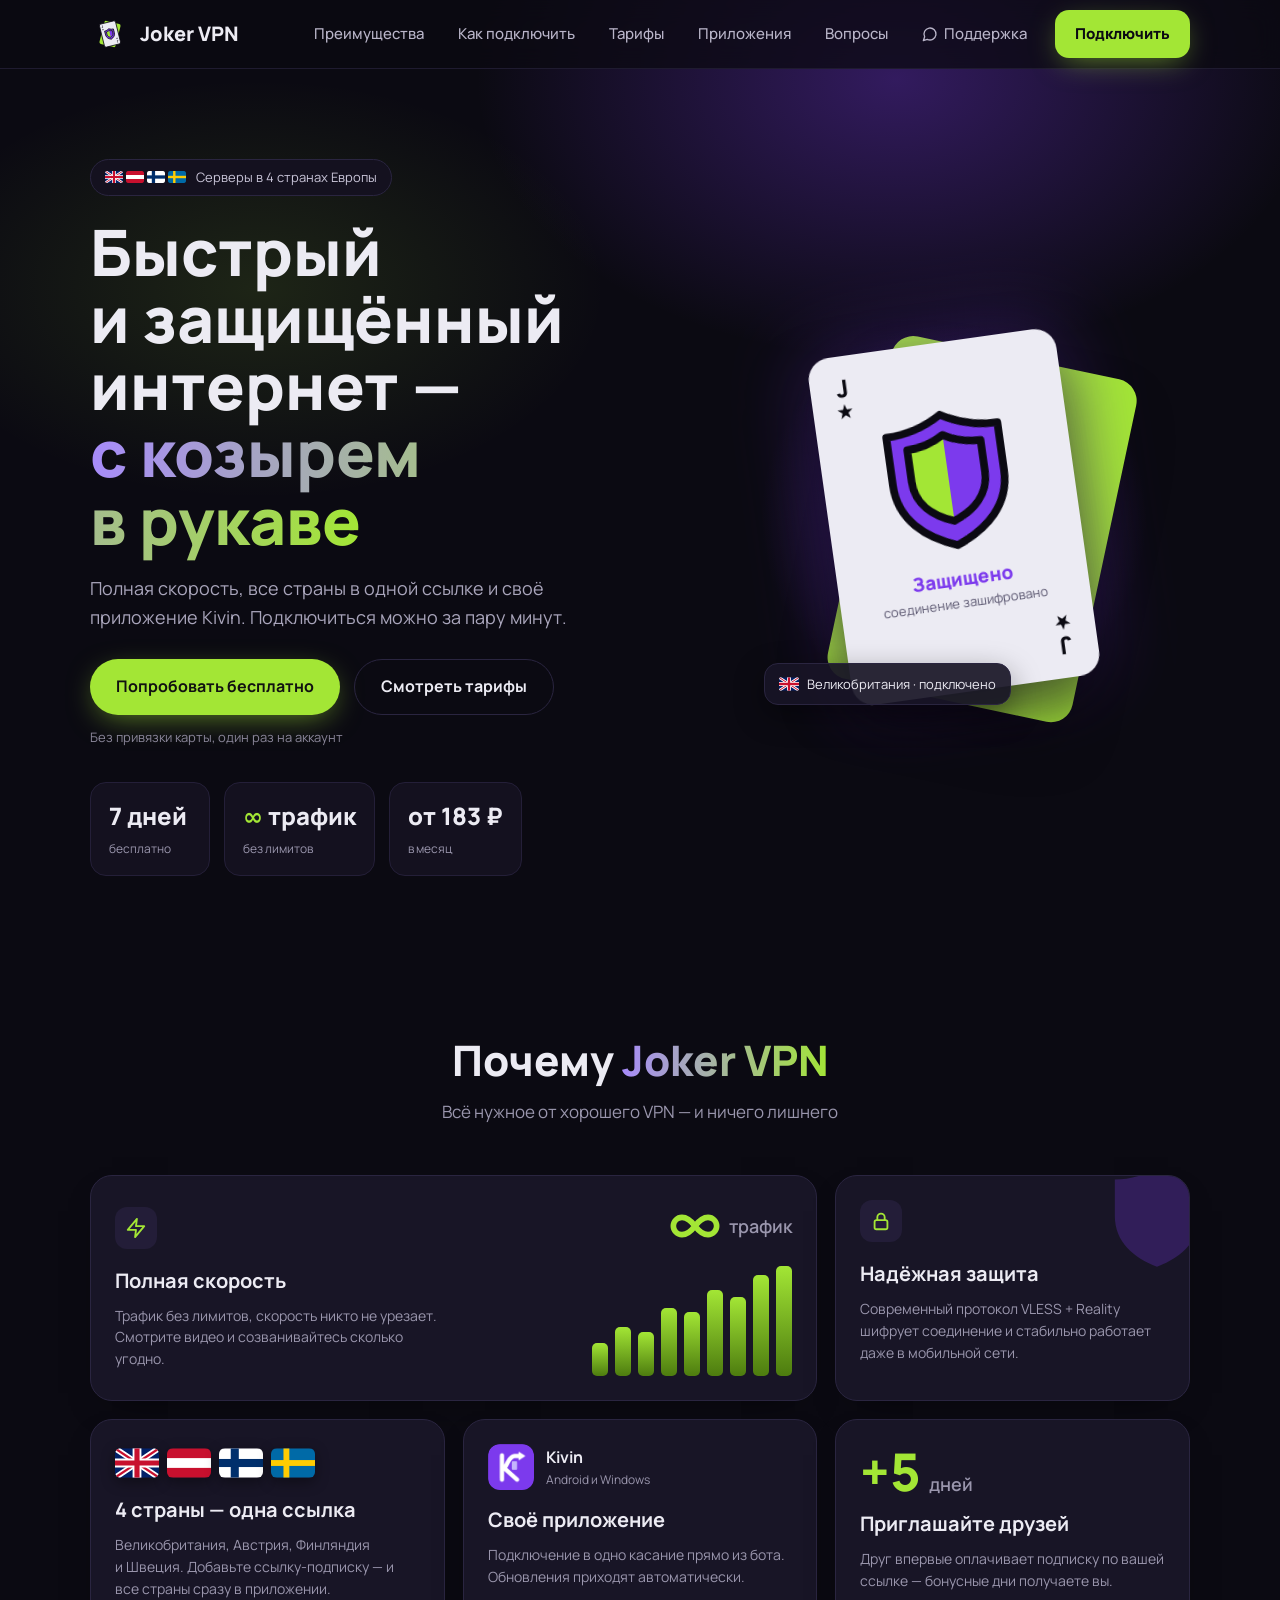
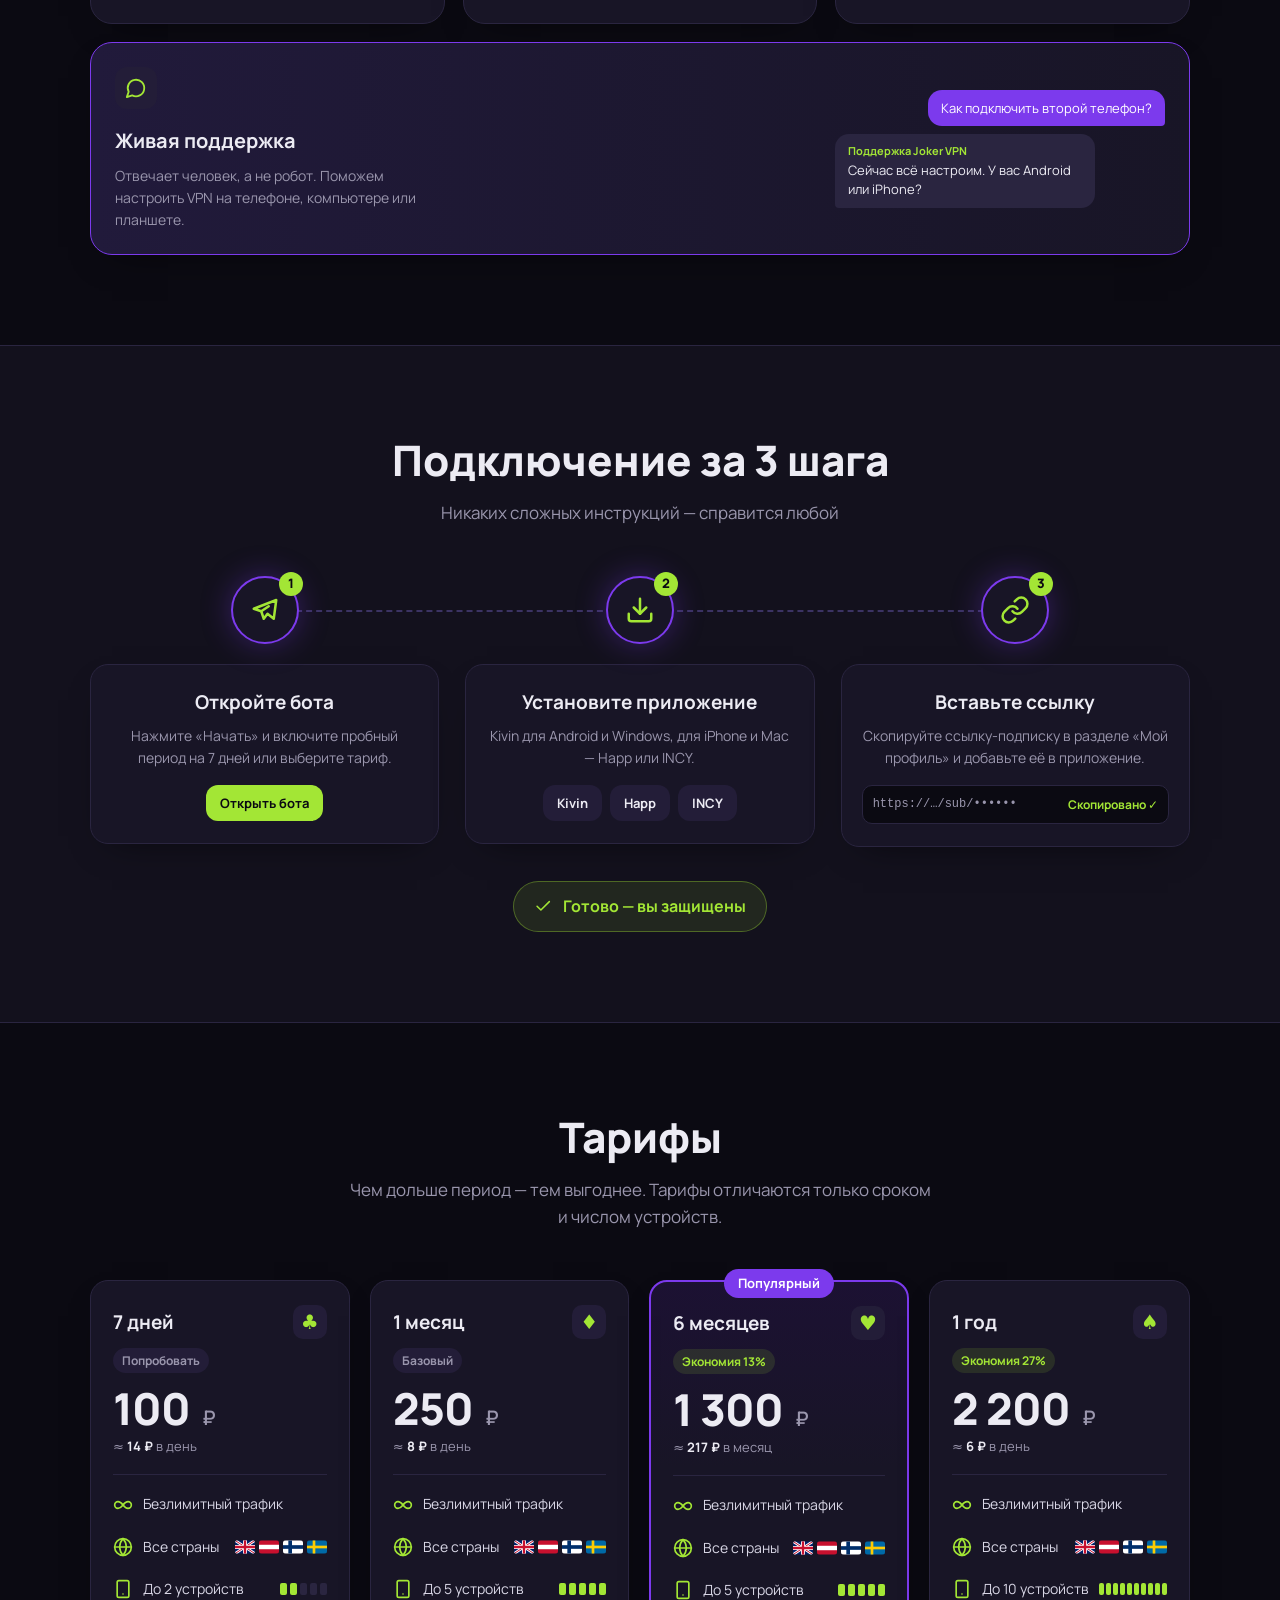
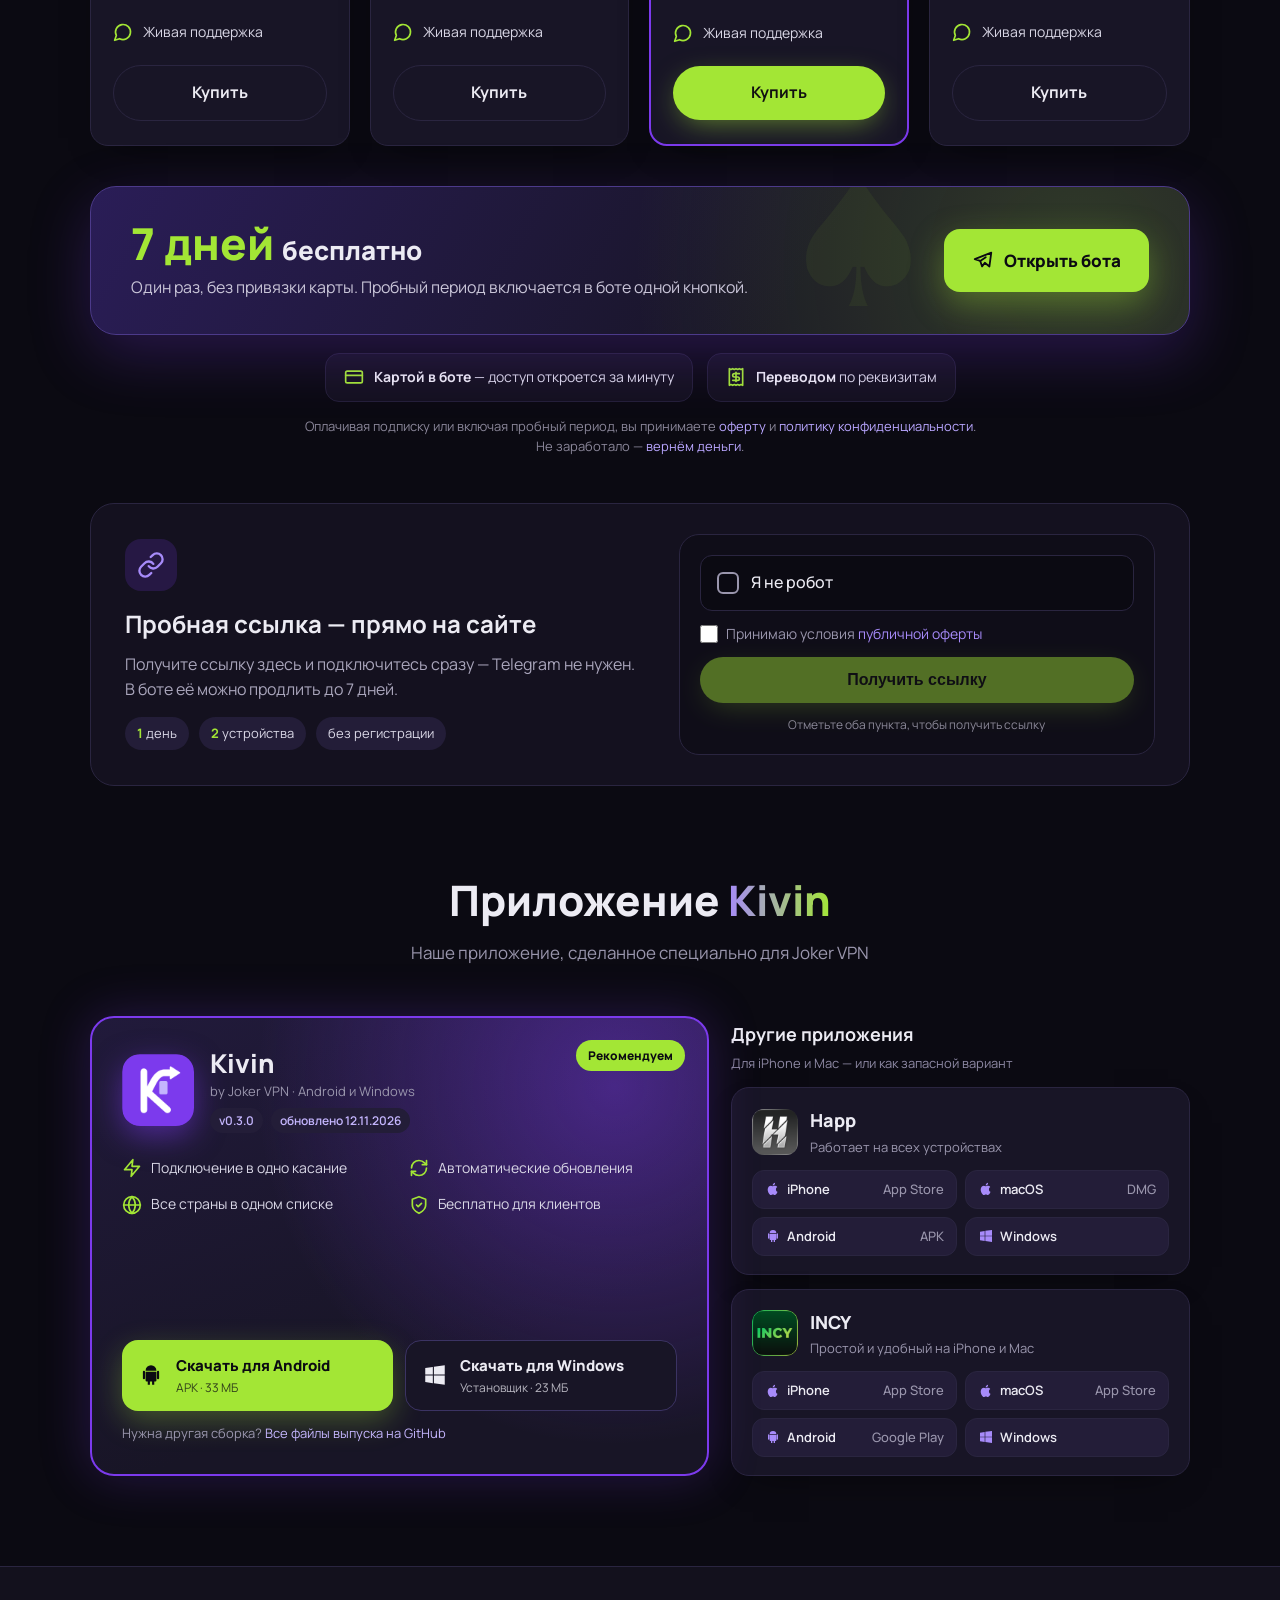
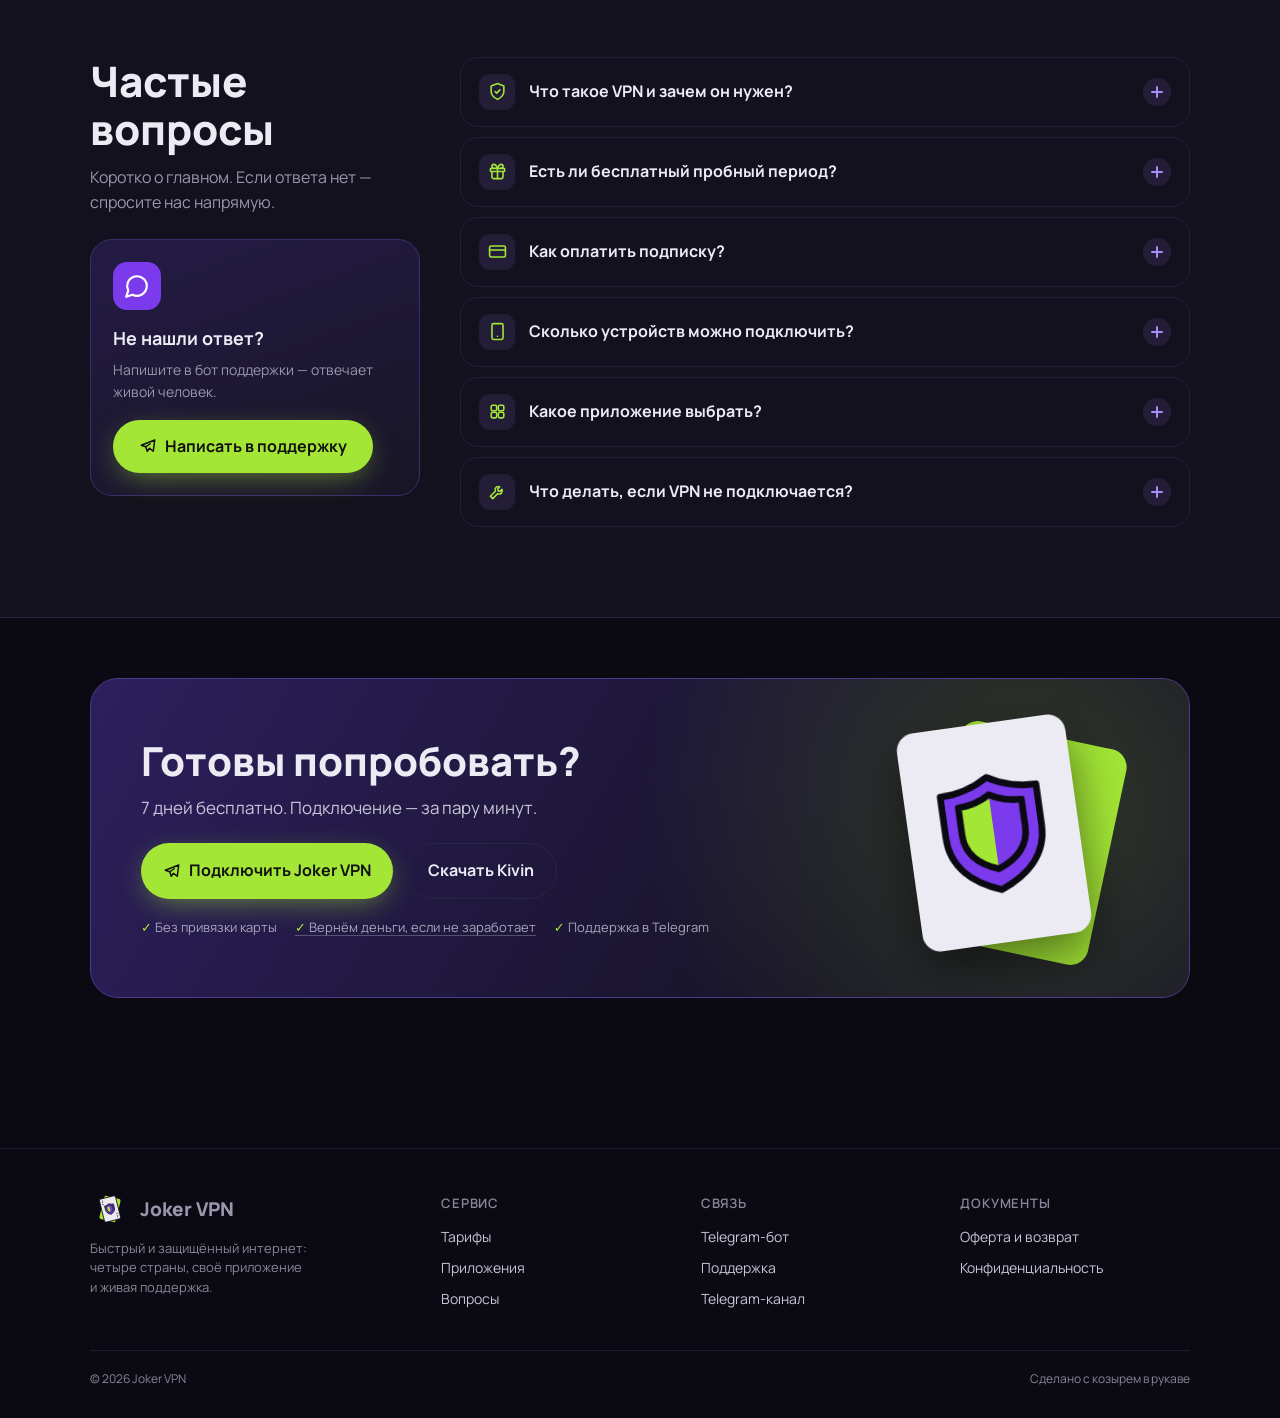
==== commit 41ccb837: "Telegram: сначала приложение, t.me запасной; свои шрифты и QR вместо Google/cdnjs; ссылка на канал" ====
--- a/index.html
+++ b/index.html
@@ -16,8 +16,8 @@
 <meta property="og:image:width" content="512">
 <meta property="og:image:height" content="512">
 <meta property="og:locale" content="ru_RU">
-<link rel="preconnect" href="https://fonts.googleapis.com">
-<link href="https://fonts.googleapis.com/css2?family=Manrope:wght@400;500;700;800&display=swap" rel="stylesheet">
+<link rel="preload" href="fonts/manrope-cyrillic.woff2" as="font" type="font/woff2" crossorigin>
+<link rel="stylesheet" href="fonts/manrope.css">
 <style>
   :root{
     --bg:#0b0a12; --bg2:#13111d; --card:#181526; --line:#2a2540;
@@ -839,7 +839,7 @@
       <p>Быстрый и&nbsp;защищённый интернет: четыре страны, своё приложение и&nbsp;живая поддержка.</p>
     </div>
     <div class="sf-col"><h4>Сервис</h4><a href="#pricing">Тарифы</a><a href="#apps">Приложения</a><a href="#faq">Вопросы</a></div>
-    <div class="sf-col"><h4>Помощь</h4><a href="https://t.me/VirtualShieldPro_bot" target="_blank" rel="noopener">Telegram-бот</a><a href="https://t.me/JokerVPN_help_bot" target="_blank" rel="noopener">Поддержка</a></div>
+    <div class="sf-col"><h4>Связь</h4><a href="https://t.me/VirtualShieldPro_bot" target="_blank" rel="noopener">Telegram-бот</a><a href="https://t.me/JokerVPN_help_bot" target="_blank" rel="noopener">Поддержка</a><a href="https://t.me/+Ng77Bq1Twcc4Njg6" target="_blank" rel="noopener">Telegram-канал</a></div>
     <div class="sf-col"><h4>Документы</h4><a href="offer.html">Оферта и возврат</a><a href="privacy.html">Конфиденциальность</a></div>
     <div class="sf-copy"><span>© <span id="year">2026</span> Joker VPN</span><span>Сделано с&nbsp;козырем в&nbsp;рукаве</span></div>
   </div>
@@ -1021,7 +1021,7 @@
         (d.locations ? ` Страны: ${d.locations}.` : '');
 
       try {
-        await loadScript('https://cdnjs.cloudflare.com/ajax/libs/qrcode-generator/1.4.4/qrcode.min.js');
+        await loadScript('js/qrcode.min.js');
         const qr = qrcode(0, 'M'); qr.addData(d.sub_url); qr.make();
         $('wt-qr').innerHTML = qr.createSvgTag({ cellSize: 4, margin: 0, scalable: true });
       } catch (e) { $('wt-qr').hidden = true; }
@@ -1036,5 +1036,6 @@
     };
   })();
 </script>
+<script src="js/tg.js" defer></script>
 </body>
 </html>
--- a/fonts/manrope.css
+++ b/fonts/manrope.css
@@ -0,0 +1,4 @@
+/* Шрифт Manrope (переменный, толщины 400–800) — хранится на нашем сервере, без Google Fonts */
+@font-face{font-family:'Manrope';font-style:normal;font-weight:400 800;font-display:swap;src:url(manrope-cyrillic.woff2) format('woff2');unicode-range:U+0301,U+0400-045F,U+0490-0491,U+04B0-04B1,U+2116}
+@font-face{font-family:'Manrope';font-style:normal;font-weight:400 800;font-display:swap;src:url(manrope-latin-ext.woff2) format('woff2');unicode-range:U+0100-02BA,U+02BD-02C5,U+02C7-02CC,U+02CE-02D7,U+02DD-02FF,U+0304,U+0308,U+0329,U+1D00-1DBF,U+1E00-1E9F,U+1EF2-1EFF,U+2020,U+20A0-20AB,U+20AD-20C4,U+2113,U+2C60-2C7F,U+A720-A7FF}
+@font-face{font-family:'Manrope';font-style:normal;font-weight:400 800;font-display:swap;src:url(manrope-latin.woff2) format('woff2');unicode-range:U+0000-00FF,U+0131,U+0152-0153,U+02BB-02BC,U+02C6,U+02DA,U+02DC,U+0304,U+0308,U+0329,U+2000-206F,U+20AC,U+2122,U+2191,U+2193,U+2212,U+2215,U+FEFF,U+FFFD}
